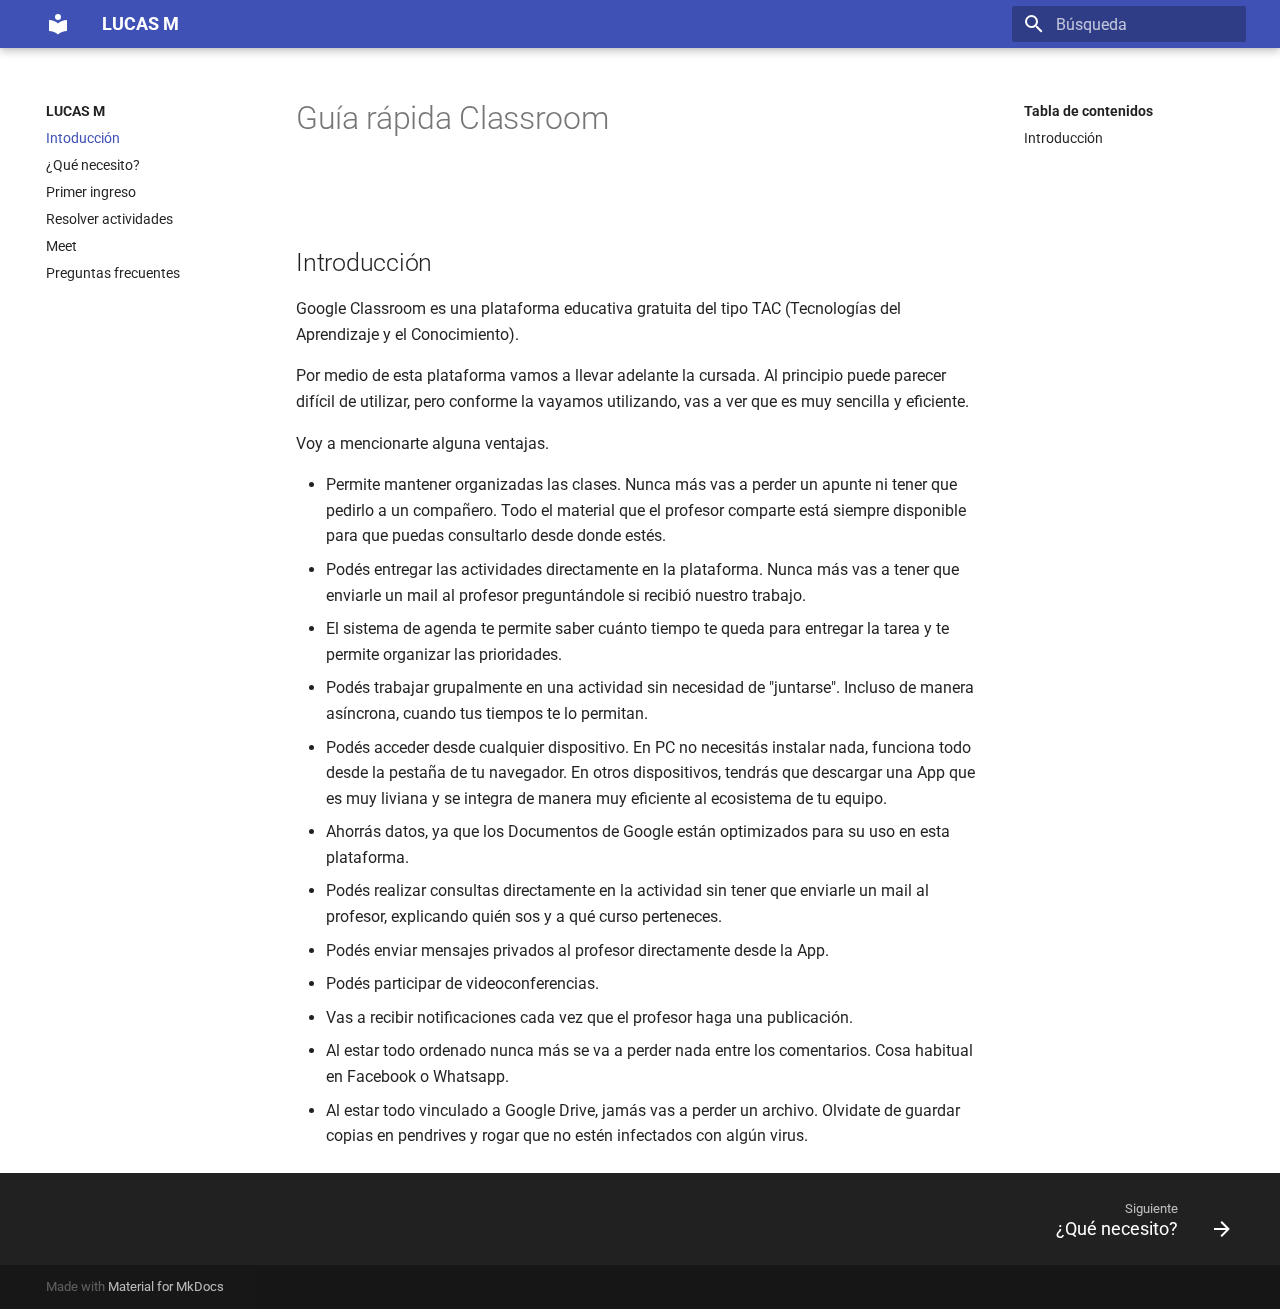
==== index.html @ ebba8874 "1" ====
<!doctype html>
<html lang="es" class="no-js">
  <head>
    
      <meta charset="utf-8">
      <meta name="viewport" content="width=device-width,initial-scale=1">
      
      
        <meta name="author" content="Lucas Maiale">
      
      
        <link rel="canonical" href="https://lucasm.com.ar/">
      
      <link rel="icon" href="assets/images/favicon.png">
      <meta name="generator" content="mkdocs-1.4.2, mkdocs-material-8.5.10">
    
    
      
        <title>LUCAS M</title>
      
    
    
      <link rel="stylesheet" href="assets/stylesheets/main.472b142f.min.css">
      
        
        <link rel="stylesheet" href="assets/stylesheets/palette.08040f6c.min.css">
        
          
          
          <meta name="theme-color" content="#4051b5">
        
      
      

    
    
    
      
        
        
        <link rel="preconnect" href="https://fonts.gstatic.com" crossorigin>
        <link rel="stylesheet" href="https://fonts.googleapis.com/css?family=Roboto:300,300i,400,400i,700,700i%7CRoboto+Mono:400,400i,700,700i&display=fallback">
        <style>:root{--md-text-font:"Roboto";--md-code-font:"Roboto Mono"}</style>
      
    
    
    <script>__md_scope=new URL(".",location),__md_hash=e=>[...e].reduce((e,_)=>(e<<5)-e+_.charCodeAt(0),0),__md_get=(e,_=localStorage,t=__md_scope)=>JSON.parse(_.getItem(t.pathname+"."+e)),__md_set=(e,_,t=localStorage,a=__md_scope)=>{try{t.setItem(a.pathname+"."+e,JSON.stringify(_))}catch(e){}}</script>
    
      

    
    
    
  </head>
  
  
    
    
    
    
    
    <body dir="ltr" data-md-color-scheme="default" data-md-color-primary="indigo" data-md-color-accent="indigo">
  
    
    
    <input class="md-toggle" data-md-toggle="drawer" type="checkbox" id="__drawer" autocomplete="off">
    <input class="md-toggle" data-md-toggle="search" type="checkbox" id="__search" autocomplete="off">
    <label class="md-overlay" for="__drawer"></label>
    <div data-md-component="skip">
      
        
        <a href="#guia-rapida-classroom" class="md-skip">
          Saltar a contenido
        </a>
      
    </div>
    <div data-md-component="announce">
      
    </div>
    
    
      

<header class="md-header" data-md-component="header">
  <nav class="md-header__inner md-grid" aria-label="Cabecera">
    <a href="." title="LUCAS M" class="md-header__button md-logo" aria-label="LUCAS M" data-md-component="logo">
      
  
  <svg xmlns="http://www.w3.org/2000/svg" viewBox="0 0 24 24"><path d="M12 8a3 3 0 0 0 3-3 3 3 0 0 0-3-3 3 3 0 0 0-3 3 3 3 0 0 0 3 3m0 3.54C9.64 9.35 6.5 8 3 8v11c3.5 0 6.64 1.35 9 3.54 2.36-2.19 5.5-3.54 9-3.54V8c-3.5 0-6.64 1.35-9 3.54Z"/></svg>

    </a>
    <label class="md-header__button md-icon" for="__drawer">
      <svg xmlns="http://www.w3.org/2000/svg" viewBox="0 0 24 24"><path d="M3 6h18v2H3V6m0 5h18v2H3v-2m0 5h18v2H3v-2Z"/></svg>
    </label>
    <div class="md-header__title" data-md-component="header-title">
      <div class="md-header__ellipsis">
        <div class="md-header__topic">
          <span class="md-ellipsis">
            LUCAS M
          </span>
        </div>
        <div class="md-header__topic" data-md-component="header-topic">
          <span class="md-ellipsis">
            
              Intoducción
            
          </span>
        </div>
      </div>
    </div>
    
    
    
      <label class="md-header__button md-icon" for="__search">
        <svg xmlns="http://www.w3.org/2000/svg" viewBox="0 0 24 24"><path d="M9.5 3A6.5 6.5 0 0 1 16 9.5c0 1.61-.59 3.09-1.56 4.23l.27.27h.79l5 5-1.5 1.5-5-5v-.79l-.27-.27A6.516 6.516 0 0 1 9.5 16 6.5 6.5 0 0 1 3 9.5 6.5 6.5 0 0 1 9.5 3m0 2C7 5 5 7 5 9.5S7 14 9.5 14 14 12 14 9.5 12 5 9.5 5Z"/></svg>
      </label>
      <div class="md-search" data-md-component="search" role="dialog">
  <label class="md-search__overlay" for="__search"></label>
  <div class="md-search__inner" role="search">
    <form class="md-search__form" name="search">
      <input type="text" class="md-search__input" name="query" aria-label="Búsqueda" placeholder="Búsqueda" autocapitalize="off" autocorrect="off" autocomplete="off" spellcheck="false" data-md-component="search-query" required>
      <label class="md-search__icon md-icon" for="__search">
        <svg xmlns="http://www.w3.org/2000/svg" viewBox="0 0 24 24"><path d="M9.5 3A6.5 6.5 0 0 1 16 9.5c0 1.61-.59 3.09-1.56 4.23l.27.27h.79l5 5-1.5 1.5-5-5v-.79l-.27-.27A6.516 6.516 0 0 1 9.5 16 6.5 6.5 0 0 1 3 9.5 6.5 6.5 0 0 1 9.5 3m0 2C7 5 5 7 5 9.5S7 14 9.5 14 14 12 14 9.5 12 5 9.5 5Z"/></svg>
        <svg xmlns="http://www.w3.org/2000/svg" viewBox="0 0 24 24"><path d="M20 11v2H8l5.5 5.5-1.42 1.42L4.16 12l7.92-7.92L13.5 5.5 8 11h12Z"/></svg>
      </label>
      <nav class="md-search__options" aria-label="Search">
        
        <button type="reset" class="md-search__icon md-icon" title="Limpiar" aria-label="Limpiar" tabindex="-1">
          <svg xmlns="http://www.w3.org/2000/svg" viewBox="0 0 24 24"><path d="M19 6.41 17.59 5 12 10.59 6.41 5 5 6.41 10.59 12 5 17.59 6.41 19 12 13.41 17.59 19 19 17.59 13.41 12 19 6.41Z"/></svg>
        </button>
      </nav>
      
    </form>
    <div class="md-search__output">
      <div class="md-search__scrollwrap" data-md-scrollfix>
        <div class="md-search-result" data-md-component="search-result">
          <div class="md-search-result__meta">
            Inicializando búsqueda
          </div>
          <ol class="md-search-result__list"></ol>
        </div>
      </div>
    </div>
  </div>
</div>
    
    
  </nav>
  
</header>
    
    <div class="md-container" data-md-component="container">
      
      
        
          
        
      
      <main class="md-main" data-md-component="main">
        <div class="md-main__inner md-grid">
          
            
              
              <div class="md-sidebar md-sidebar--primary" data-md-component="sidebar" data-md-type="navigation" >
                <div class="md-sidebar__scrollwrap">
                  <div class="md-sidebar__inner">
                    


<nav class="md-nav md-nav--primary" aria-label="Navegación" data-md-level="0">
  <label class="md-nav__title" for="__drawer">
    <a href="." title="LUCAS M" class="md-nav__button md-logo" aria-label="LUCAS M" data-md-component="logo">
      
  
  <svg xmlns="http://www.w3.org/2000/svg" viewBox="0 0 24 24"><path d="M12 8a3 3 0 0 0 3-3 3 3 0 0 0-3-3 3 3 0 0 0-3 3 3 3 0 0 0 3 3m0 3.54C9.64 9.35 6.5 8 3 8v11c3.5 0 6.64 1.35 9 3.54 2.36-2.19 5.5-3.54 9-3.54V8c-3.5 0-6.64 1.35-9 3.54Z"/></svg>

    </a>
    LUCAS M
  </label>
  
  <ul class="md-nav__list" data-md-scrollfix>
    
      
      
      

  
  
    
  
  
    <li class="md-nav__item md-nav__item--active">
      
      <input class="md-nav__toggle md-toggle" data-md-toggle="toc" type="checkbox" id="__toc">
      
      
        
      
      
        <label class="md-nav__link md-nav__link--active" for="__toc">
          Intoducción
          <span class="md-nav__icon md-icon"></span>
        </label>
      
      <a href="." class="md-nav__link md-nav__link--active">
        Intoducción
      </a>
      
        

<nav class="md-nav md-nav--secondary" aria-label="Tabla de contenidos">
  
  
  
    
  
  
    <label class="md-nav__title" for="__toc">
      <span class="md-nav__icon md-icon"></span>
      Tabla de contenidos
    </label>
    <ul class="md-nav__list" data-md-component="toc" data-md-scrollfix>
      
        <li class="md-nav__item">
  <a href="#introduccion" class="md-nav__link">
    Introducción
  </a>
  
</li>
      
    </ul>
  
</nav>
      
    </li>
  

    
      
      
      

  
  
  
    <li class="md-nav__item">
      <a href="QueNecesito/" class="md-nav__link">
        ¿Qué necesito?
      </a>
    </li>
  

    
      
      
      

  
  
  
    <li class="md-nav__item">
      <a href="PrimerIngreso/" class="md-nav__link">
        Primer ingreso
      </a>
    </li>
  

    
      
      
      

  
  
  
    <li class="md-nav__item">
      <a href="Actividades/" class="md-nav__link">
        Resolver actividades
      </a>
    </li>
  

    
      
      
      

  
  
  
    <li class="md-nav__item">
      <a href="Meet/" class="md-nav__link">
        Meet
      </a>
    </li>
  

    
      
      
      

  
  
  
    <li class="md-nav__item">
      <a href="PreguntasFrecuentes/" class="md-nav__link">
        Preguntas frecuentes
      </a>
    </li>
  

    
  </ul>
</nav>
                  </div>
                </div>
              </div>
            
            
              
              <div class="md-sidebar md-sidebar--secondary" data-md-component="sidebar" data-md-type="toc" >
                <div class="md-sidebar__scrollwrap">
                  <div class="md-sidebar__inner">
                    

<nav class="md-nav md-nav--secondary" aria-label="Tabla de contenidos">
  
  
  
    
  
  
    <label class="md-nav__title" for="__toc">
      <span class="md-nav__icon md-icon"></span>
      Tabla de contenidos
    </label>
    <ul class="md-nav__list" data-md-component="toc" data-md-scrollfix>
      
        <li class="md-nav__item">
  <a href="#introduccion" class="md-nav__link">
    Introducción
  </a>
  
</li>
      
    </ul>
  
</nav>
                  </div>
                </div>
              </div>
            
          
          
            <div class="md-content" data-md-component="content">
              <article class="md-content__inner md-typeset">
                
                  


<h1 id="guia-rapida-classroom">Guía rápida Classroom</h1>
<p><img alt="" src="https://i.postimg.cc/RVkJRzhR/image.jpg" /></p>
<h2 id="introduccion">Introducción</h2>
<p>Google Classroom es una plataforma educativa gratuita del tipo TAC (Tecnologías del Aprendizaje y el Conocimiento).</p>
<p>Por medio de esta plataforma vamos a llevar adelante la cursada. Al principio puede parecer difícil de utilizar, pero conforme la vayamos utilizando, vas a ver que es muy sencilla y eficiente.</p>
<p>Voy a mencionarte alguna ventajas.</p>
<ul>
<li>Permite mantener organizadas las clases. Nunca más vas a perder un apunte ni tener que pedirlo a un compañero. Todo el material que el profesor comparte está siempre disponible para que puedas consultarlo desde donde estés.</li>
<li>Podés entregar las actividades directamente en la plataforma. Nunca más vas a tener que enviarle un mail al profesor preguntándole si recibió nuestro trabajo.</li>
<li>El sistema de agenda te permite saber cuánto tiempo te queda para entregar la tarea y te permite organizar las prioridades.</li>
<li>Podés trabajar grupalmente en una actividad sin necesidad de "juntarse". Incluso de manera asíncrona, cuando tus tiempos te lo permitan.</li>
<li>Podés acceder desde cualquier dispositivo. En PC no necesitás instalar nada, funciona todo desde la pestaña de tu navegador. En otros dispositivos, tendrás que descargar una App que es muy liviana y se integra de manera muy eficiente al ecosistema de tu equipo.</li>
<li>Ahorrás datos, ya que los Documentos de Google están optimizados para su uso en esta plataforma.</li>
<li>Podés realizar consultas directamente en la actividad sin tener que enviarle un mail al profesor, explicando quién sos y a qué curso perteneces.</li>
<li>Podés enviar mensajes privados al profesor directamente desde la App.</li>
<li>Podés participar de videoconferencias.</li>
<li>Vas a recibir notificaciones cada vez que el profesor haga una publicación.</li>
<li>Al estar todo ordenado nunca más se va a perder nada entre los comentarios. Cosa habitual en Facebook o Whatsapp.</li>
<li>Al estar todo vinculado a Google Drive, jamás vas a perder un archivo. Olvidate de guardar copias en pendrives y rogar que no estén infectados con algún virus.</li>
</ul>





                
              </article>
            </div>
          
          
        </div>
        
      </main>
      
        <footer class="md-footer">
  
    
    <nav class="md-footer__inner md-grid" aria-label="Pie" >
      
      
        
        <a href="QueNecesito/" class="md-footer__link md-footer__link--next" aria-label="Siguiente: ¿Qué necesito?" rel="next">
          <div class="md-footer__title">
            <div class="md-ellipsis">
              <span class="md-footer__direction">
                Siguiente
              </span>
              ¿Qué necesito?
            </div>
          </div>
          <div class="md-footer__button md-icon">
            <svg xmlns="http://www.w3.org/2000/svg" viewBox="0 0 24 24"><path d="M4 11v2h12l-5.5 5.5 1.42 1.42L19.84 12l-7.92-7.92L10.5 5.5 16 11H4Z"/></svg>
          </div>
        </a>
      
    </nav>
  
  <div class="md-footer-meta md-typeset">
    <div class="md-footer-meta__inner md-grid">
      <div class="md-copyright">
  
  
    Made with
    <a href="https://squidfunk.github.io/mkdocs-material/" target="_blank" rel="noopener">
      Material for MkDocs
    </a>
  
</div>
      
    </div>
  </div>
</footer>
      
    </div>
    <div class="md-dialog" data-md-component="dialog">
      <div class="md-dialog__inner md-typeset"></div>
    </div>
    
    <script id="__config" type="application/json">{"base": ".", "features": [], "search": "assets/javascripts/workers/search.16e2a7d4.min.js", "translations": {"clipboard.copied": "Copiado al portapapeles", "clipboard.copy": "Copiar al portapapeles", "search.config.lang": "es", "search.config.pipeline": "trimmer, stopWordFilter", "search.config.separator": "[\\s\\-]+", "search.placeholder": "B\u00fasqueda", "search.result.more.one": "1 m\u00e1s en esta p\u00e1gina", "search.result.more.other": "# m\u00e1s en esta p\u00e1gina", "search.result.none": "No se encontraron documentos", "search.result.one": "1 documento encontrado", "search.result.other": "# documentos encontrados", "search.result.placeholder": "Teclee para comenzar b\u00fasqueda", "search.result.term.missing": "Falta", "select.version.title": "Seleccionar versi\u00f3n"}}</script>
    
    
      <script src="assets/javascripts/bundle.d6c3db9e.min.js"></script>
      
    
  </body>
</html>
---- assets/stylesheets/main.472b142f.min.css ----
@charset "UTF-8";html{-webkit-text-size-adjust:none;-moz-text-size-adjust:none;-ms-text-size-adjust:none;text-size-adjust:none;box-sizing:border-box}*,:after,:before{box-sizing:inherit}@media (prefers-reduced-motion){*,:after,:before{transition:none!important}}body{margin:0}a,button,input,label{-webkit-tap-highlight-color:transparent}a{color:inherit;text-decoration:none}hr{border:0;box-sizing:initial;display:block;height:.05rem;overflow:visible;padding:0}small{font-size:80%}sub,sup{line-height:1em}img{border-style:none}table{border-collapse:initial;border-spacing:0}td,th{font-weight:400;vertical-align:top}button{background:transparent;border:0;font-family:inherit;font-size:inherit;margin:0;padding:0}input{border:0;outline:none}:root{--md-primary-fg-color:#4051b5;--md-primary-fg-color--light:#5d6cc0;--md-primary-fg-color--dark:#303fa1;--md-primary-bg-color:#fff;--md-primary-bg-color--light:hsla(0,0%,100%,.7);--md-accent-fg-color:#526cfe;--md-accent-fg-color--transparent:rgba(82,108,254,.1);--md-accent-bg-color:#fff;--md-accent-bg-color--light:hsla(0,0%,100%,.7)}:root,[data-md-color-scheme=default]{--md-default-fg-color:rgba(0,0,0,.87);--md-default-fg-color--light:rgba(0,0,0,.54);--md-default-fg-color--lighter:rgba(0,0,0,.32);--md-default-fg-color--lightest:rgba(0,0,0,.07);--md-default-bg-color:#fff;--md-default-bg-color--light:hsla(0,0%,100%,.7);--md-default-bg-color--lighter:hsla(0,0%,100%,.3);--md-default-bg-color--lightest:hsla(0,0%,100%,.12);--md-code-fg-color:#36464e;--md-code-bg-color:#f5f5f5;--md-code-hl-color:rgba(255,255,0,.5);--md-code-hl-number-color:#d52a2a;--md-code-hl-special-color:#db1457;--md-code-hl-function-color:#a846b9;--md-code-hl-constant-color:#6e59d9;--md-code-hl-keyword-color:#3f6ec6;--md-code-hl-string-color:#1c7d4d;--md-code-hl-name-color:var(--md-code-fg-color);--md-code-hl-operator-color:var(--md-default-fg-color--light);--md-code-hl-punctuation-color:var(--md-default-fg-color--light);--md-code-hl-comment-color:var(--md-default-fg-color--light);--md-code-hl-generic-color:var(--md-default-fg-color--light);--md-code-hl-variable-color:var(--md-default-fg-color--light);--md-typeset-color:var(--md-default-fg-color);--md-typeset-a-color:var(--md-primary-fg-color);--md-typeset-mark-color:rgba(255,255,0,.5);--md-typeset-del-color:rgba(245,80,61,.15);--md-typeset-ins-color:rgba(11,213,112,.15);--md-typeset-kbd-color:#fafafa;--md-typeset-kbd-accent-color:#fff;--md-typeset-kbd-border-color:#b8b8b8;--md-typeset-table-color:rgba(0,0,0,.12);--md-admonition-fg-color:var(--md-default-fg-color);--md-admonition-bg-color:var(--md-default-bg-color);--md-footer-fg-color:#fff;--md-footer-fg-color--light:hsla(0,0%,100%,.7);--md-footer-fg-color--lighter:hsla(0,0%,100%,.3);--md-footer-bg-color:rgba(0,0,0,.87);--md-footer-bg-color--dark:rgba(0,0,0,.32);--md-shadow-z1:0 0.2rem 0.5rem rgba(0,0,0,.05),0 0 0.05rem rgba(0,0,0,.1);--md-shadow-z2:0 0.2rem 0.5rem rgba(0,0,0,.1),0 0 0.05rem rgba(0,0,0,.25);--md-shadow-z3:0 0.2rem 0.5rem rgba(0,0,0,.2),0 0 0.05rem rgba(0,0,0,.35)}.md-icon svg{fill:currentcolor;display:block;height:1.2rem;width:1.2rem}body{-webkit-font-smoothing:antialiased;-moz-osx-font-smoothing:grayscale;--md-text-font-family:var(--md-text-font,_),-apple-system,BlinkMacSystemFont,Helvetica,Arial,sans-serif;--md-code-font-family:var(--md-code-font,_),SFMono-Regular,Consolas,Menlo,monospace}body,input{font-feature-settings:"kern","liga";font-family:var(--md-text-font-family)}body,code,input,kbd,pre{color:var(--md-typeset-color)}code,kbd,pre{font-feature-settings:"kern";font-family:var(--md-code-font-family)}:root{--md-typeset-table-sort-icon:url('data:image/svg+xml;charset=utf-8,<svg xmlns="http://www.w3.org/2000/svg" viewBox="0 0 24 24"><path d="m18 21-4-4h3V7h-3l4-4 4 4h-3v10h3M2 19v-2h10v2M2 13v-2h7v2M2 7V5h4v2H2Z"/></svg>');--md-typeset-table-sort-icon--asc:url('data:image/svg+xml;charset=utf-8,<svg xmlns="http://www.w3.org/2000/svg" viewBox="0 0 24 24"><path d="M19 17h3l-4 4-4-4h3V3h2M2 17h10v2H2M6 5v2H2V5m0 6h7v2H2v-2Z"/></svg>');--md-typeset-table-sort-icon--desc:url('data:image/svg+xml;charset=utf-8,<svg xmlns="http://www.w3.org/2000/svg" viewBox="0 0 24 24"><path d="M19 7h3l-4-4-4 4h3v14h2M2 17h10v2H2M6 5v2H2V5m0 6h7v2H2v-2Z"/></svg>')}.md-typeset{-webkit-print-color-adjust:exact;color-adjust:exact;font-size:.8rem;line-height:1.6}@media print{.md-typeset{font-size:.68rem}}.md-typeset blockquote,.md-typeset dl,.md-typeset figure,.md-typeset ol,.md-typeset pre,.md-typeset ul{margin-bottom:1em;margin-top:1em}.md-typeset h1{color:var(--md-default-fg-color--light);font-size:2em;line-height:1.3;margin:0 0 1.25em}.md-typeset h1,.md-typeset h2{font-weight:300;letter-spacing:-.01em}.md-typeset h2{font-size:1.5625em;line-height:1.4;margin:1.6em 0 .64em}.md-typeset h3{font-size:1.25em;font-weight:400;letter-spacing:-.01em;line-height:1.5;margin:1.6em 0 .8em}.md-typeset h2+h3{margin-top:.8em}.md-typeset h4{font-weight:700;letter-spacing:-.01em;margin:1em 0}.md-typeset h5,.md-typeset h6{color:var(--md-default-fg-color--light);font-size:.8em;font-weight:700;letter-spacing:-.01em;margin:1.25em 0}.md-typeset h5{text-transform:uppercase}.md-typeset hr{border-bottom:.05rem solid var(--md-default-fg-color--lightest);display:flow-root;margin:1.5em 0}.md-typeset a{color:var(--md-typeset-a-color);word-break:break-word}.md-typeset a,.md-typeset a:before{transition:color 125ms}.md-typeset a:focus,.md-typeset a:hover{color:var(--md-accent-fg-color)}.md-typeset a:focus code,.md-typeset a:hover code{background-color:var(--md-accent-fg-color--transparent)}.md-typeset a code{color:currentcolor;transition:background-color 125ms}.md-typeset a.focus-visible{outline-color:var(--md-accent-fg-color);outline-offset:.2rem}.md-typeset code,.md-typeset kbd,.md-typeset pre{color:var(--md-code-fg-color);direction:ltr;font-variant-ligatures:none}@media print{.md-typeset code,.md-typeset kbd,.md-typeset pre{white-space:pre-wrap}}.md-typeset code{background-color:var(--md-code-bg-color);border-radius:.1rem;-webkit-box-decoration-break:clone;box-decoration-break:clone;font-size:.85em;padding:0 .2941176471em;word-break:break-word}.md-typeset code:not(.focus-visible){-webkit-tap-highlight-color:transparent;outline:none}.md-typeset pre{display:flow-root;line-height:1.4;position:relative}.md-typeset pre>code{-webkit-box-decoration-break:slice;box-decoration-break:slice;box-shadow:none;display:block;margin:0;outline-color:var(--md-accent-fg-color);overflow:auto;padding:.7720588235em 1.1764705882em;scrollbar-color:var(--md-default-fg-color--lighter) transparent;scrollbar-width:thin;touch-action:auto;word-break:normal}.md-typeset pre>code:hover{scrollbar-color:var(--md-accent-fg-color) transparent}.md-typeset pre>code::-webkit-scrollbar{height:.2rem;width:.2rem}.md-typeset pre>code::-webkit-scrollbar-thumb{background-color:var(--md-default-fg-color--lighter)}.md-typeset pre>code::-webkit-scrollbar-thumb:hover{background-color:var(--md-accent-fg-color)}.md-typeset kbd{background-color:var(--md-typeset-kbd-color);border-radius:.1rem;box-shadow:0 .1rem 0 .05rem var(--md-typeset-kbd-border-color),0 .1rem 0 var(--md-typeset-kbd-border-color),0 -.1rem .2rem var(--md-typeset-kbd-accent-color) inset;color:var(--md-default-fg-color);display:inline-block;font-size:.75em;padding:0 .6666666667em;vertical-align:text-top;word-break:break-word}.md-typeset mark{background-color:var(--md-typeset-mark-color);-webkit-box-decoration-break:clone;box-decoration-break:clone;color:inherit;word-break:break-word}.md-typeset abbr{border-bottom:.05rem dotted var(--md-default-fg-color--light);cursor:help;text-decoration:none}@media (hover:none){.md-typeset abbr{position:relative}.md-typeset abbr[title]:-webkit-any(:focus,:hover):after{background-color:var(--md-default-fg-color);border-radius:.1rem;box-shadow:var(--md-shadow-z3);color:var(--md-default-bg-color);content:attr(title);display:inline-block;font-size:.7rem;margin-top:2em;max-width:80%;min-width:-webkit-max-content;min-width:max-content;padding:.2rem .3rem;position:absolute;width:auto}.md-typeset abbr[title]:-moz-any(:focus,:hover):after{background-color:var(--md-default-fg-color);border-radius:.1rem;box-shadow:var(--md-shadow-z3);color:var(--md-default-bg-color);content:attr(title);display:inline-block;font-size:.7rem;margin-top:2em;max-width:80%;min-width:-moz-max-content;min-width:max-content;padding:.2rem .3rem;position:absolute;width:auto}[dir=ltr] .md-typeset abbr[title]:-webkit-any(:focus,:hover):after{left:0}[dir=ltr] .md-typeset abbr[title]:-moz-any(:focus,:hover):after{left:0}[dir=ltr] .md-typeset abbr[title]:is(:focus,:hover):after{left:0}[dir=rtl] .md-typeset abbr[title]:-webkit-any(:focus,:hover):after{right:0}[dir=rtl] .md-typeset abbr[title]:-moz-any(:focus,:hover):after{right:0}[dir=rtl] .md-typeset abbr[title]:is(:focus,:hover):after{right:0}.md-typeset abbr[title]:is(:focus,:hover):after{background-color:var(--md-default-fg-color);border-radius:.1rem;box-shadow:var(--md-shadow-z3);color:var(--md-default-bg-color);content:attr(title);display:inline-block;font-size:.7rem;margin-top:2em;max-width:80%;min-width:-webkit-max-content;min-width:-moz-max-content;min-width:max-content;padding:.2rem .3rem;position:absolute;width:auto}}.md-typeset small{opacity:.75}[dir=ltr] .md-typeset sub,[dir=ltr] .md-typeset sup{margin-left:.078125em}[dir=rtl] .md-typeset sub,[dir=rtl] .md-typeset sup{margin-right:.078125em}[dir=ltr] .md-typeset blockquote{padding-left:.6rem}[dir=rtl] .md-typeset blockquote{padding-right:.6rem}[dir=ltr] .md-typeset blockquote{border-left:.2rem solid var(--md-default-fg-color--lighter)}[dir=rtl] .md-typeset blockquote{border-right:.2rem solid var(--md-default-fg-color--lighter)}.md-typeset blockquote{color:var(--md-default-fg-color--light);margin-left:0;margin-right:0}.md-typeset ul{list-style-type:disc}[dir=ltr] .md-typeset ol,[dir=ltr] .md-typeset ul{margin-left:.625em}[dir=rtl] .md-typeset ol,[dir=rtl] .md-typeset ul{margin-right:.625em}.md-typeset ol,.md-typeset ul{padding:0}.md-typeset ol:not([hidden]),.md-typeset ul:not([hidden]){display:flow-root}.md-typeset ol ol,.md-typeset ul ol{list-style-type:lower-alpha}.md-typeset ol ol ol,.md-typeset ul ol ol{list-style-type:lower-roman}[dir=ltr] .md-typeset ol li,[dir=ltr] .md-typeset ul li{margin-left:1.25em}[dir=rtl] .md-typeset ol li,[dir=rtl] .md-typeset ul li{margin-right:1.25em}.md-typeset ol li,.md-typeset ul li{margin-bottom:.5em}.md-typeset ol li blockquote,.md-typeset ol li p,.md-typeset ul li blockquote,.md-typeset ul li p{margin:.5em 0}.md-typeset ol li:last-child,.md-typeset ul li:last-child{margin-bottom:0}.md-typeset ol li :-webkit-any(ul,ol),.md-typeset ul li :-webkit-any(ul,ol){margin-bottom:.5em;margin-top:.5em}.md-typeset ol li :-moz-any(ul,ol),.md-typeset ul li :-moz-any(ul,ol){margin-bottom:.5em;margin-top:.5em}[dir=ltr] .md-typeset ol li :-webkit-any(ul,ol),[dir=ltr] .md-typeset ul li :-webkit-any(ul,ol){margin-left:.625em}[dir=ltr] .md-typeset ol li :-moz-any(ul,ol),[dir=ltr] .md-typeset ul li :-moz-any(ul,ol){margin-left:.625em}[dir=ltr] .md-typeset ol li :is(ul,ol),[dir=ltr] .md-typeset ul li :is(ul,ol){margin-left:.625em}[dir=rtl] .md-typeset ol li :-webkit-any(ul,ol),[dir=rtl] .md-typeset ul li :-webkit-any(ul,ol){margin-right:.625em}[dir=rtl] .md-typeset ol li :-moz-any(ul,ol),[dir=rtl] .md-typeset ul li :-moz-any(ul,ol){margin-right:.625em}[dir=rtl] .md-typeset ol li :is(ul,ol),[dir=rtl] .md-typeset ul li :is(ul,ol){margin-right:.625em}.md-typeset ol li :is(ul,ol),.md-typeset ul li :is(ul,ol){margin-bottom:.5em;margin-top:.5em}[dir=ltr] .md-typeset dd{margin-left:1.875em}[dir=rtl] .md-typeset dd{margin-right:1.875em}.md-typeset dd{margin-bottom:1.5em;margin-top:1em}.md-typeset img,.md-typeset svg,.md-typeset video{height:auto;max-width:100%}.md-typeset img[align=left]{margin:1em 1em 1em 0}.md-typeset img[align=right]{margin:1em 0 1em 1em}.md-typeset img[align]:only-child{margin-top:0}.md-typeset img[src$="#gh-dark-mode-only"],.md-typeset img[src$="#only-dark"]{display:none}.md-typeset figure{display:flow-root;margin:1em auto;max-width:100%;text-align:center;width:-webkit-fit-content;width:-moz-fit-content;width:fit-content}.md-typeset figure img{display:block}.md-typeset figcaption{font-style:italic;margin:1em auto;max-width:24rem}.md-typeset iframe{max-width:100%}.md-typeset table:not([class]){background-color:var(--md-default-bg-color);border:.05rem solid var(--md-typeset-table-color);border-radius:.1rem;display:inline-block;font-size:.64rem;max-width:100%;overflow:auto;touch-action:auto}@media print{.md-typeset table:not([class]){display:table}}.md-typeset table:not([class])+*{margin-top:1.5em}.md-typeset table:not([class]) :-webkit-any(th,td)>:first-child{margin-top:0}.md-typeset table:not([class]) :-moz-any(th,td)>:first-child{margin-top:0}.md-typeset table:not([class]) :is(th,td)>:first-child{margin-top:0}.md-typeset table:not([class]) :-webkit-any(th,td)>:last-child{margin-bottom:0}.md-typeset table:not([class]) :-moz-any(th,td)>:last-child{margin-bottom:0}.md-typeset table:not([class]) :is(th,td)>:last-child{margin-bottom:0}.md-typeset table:not([class]) :-webkit-any(th,td):not([align]){text-align:left}.md-typeset table:not([class]) :-moz-any(th,td):not([align]){text-align:left}.md-typeset table:not([class]) :is(th,td):not([align]){text-align:left}[dir=rtl] .md-typeset table:not([class]) :-webkit-any(th,td):not([align]){text-align:right}[dir=rtl] .md-typeset table:not([class]) :-moz-any(th,td):not([align]){text-align:right}[dir=rtl] .md-typeset table:not([class]) :is(th,td):not([align]){text-align:right}.md-typeset table:not([class]) th{font-weight:700;min-width:5rem;padding:.9375em 1.25em;vertical-align:top}.md-typeset table:not([class]) td{border-top:.05rem solid var(--md-typeset-table-color);padding:.9375em 1.25em;vertical-align:top}.md-typeset table:not([class]) tbody tr{transition:background-color 125ms}.md-typeset table:not([class]) tbody tr:hover{background-color:rgba(0,0,0,.035);box-shadow:0 .05rem 0 var(--md-default-bg-color) inset}.md-typeset table:not([class]) a{word-break:normal}.md-typeset table th[role=columnheader]{cursor:pointer}[dir=ltr] .md-typeset table th[role=columnheader]:after{margin-left:.5em}[dir=rtl] .md-typeset table th[role=columnheader]:after{margin-right:.5em}.md-typeset table th[role=columnheader]:after{content:"";display:inline-block;height:1.2em;-webkit-mask-image:var(--md-typeset-table-sort-icon);mask-image:var(--md-typeset-table-sort-icon);-webkit-mask-repeat:no-repeat;mask-repeat:no-repeat;-webkit-mask-size:contain;mask-size:contain;transition:background-color 125ms;vertical-align:text-bottom;width:1.2em}.md-typeset table th[role=columnheader]:hover:after{background-color:var(--md-default-fg-color--lighter)}.md-typeset table th[role=columnheader][aria-sort=ascending]:after{background-color:var(--md-default-fg-color--light);-webkit-mask-image:var(--md-typeset-table-sort-icon--asc);mask-image:var(--md-typeset-table-sort-icon--asc)}.md-typeset table th[role=columnheader][aria-sort=descending]:after{background-color:var(--md-default-fg-color--light);-webkit-mask-image:var(--md-typeset-table-sort-icon--desc);mask-image:var(--md-typeset-table-sort-icon--desc)}.md-typeset__scrollwrap{margin:1em -.8rem;overflow-x:auto;touch-action:auto}.md-typeset__table{display:inline-block;margin-bottom:.5em;padding:0 .8rem}@media print{.md-typeset__table{display:block}}html .md-typeset__table table{display:table;margin:0;overflow:hidden;width:100%}@media screen and (max-width:44.9375em){.md-content__inner>pre{margin:1em -.8rem}.md-content__inner>pre code{border-radius:0}}.md-banner{background-color:var(--md-footer-bg-color);color:var(--md-footer-fg-color);overflow:auto}@media print{.md-banner{display:none}}.md-banner--warning{background:var(--md-typeset-mark-color);color:var(--md-default-fg-color)}.md-banner__inner{font-size:.7rem;margin:.6rem auto;padding:0 .8rem}[dir=ltr] .md-banner__button{float:right}[dir=rtl] .md-banner__button{float:left}.md-banner__button{color:inherit;cursor:pointer;transition:opacity .25s}.md-banner__button:hover{opacity:.7}html{font-size:125%;height:100%;overflow-x:hidden}@media screen and (min-width:100em){html{font-size:137.5%}}@media screen and (min-width:125em){html{font-size:150%}}body{background-color:var(--md-default-bg-color);display:flex;flex-direction:column;font-size:.5rem;min-height:100%;position:relative;width:100%}@media print{body{display:block}}@media screen and (max-width:59.9375em){body[data-md-scrolllock]{position:fixed}}.md-grid{margin-left:auto;margin-right:auto;max-width:61rem}.md-container{display:flex;flex-direction:column;flex-grow:1}@media print{.md-container{display:block}}.md-main{flex-grow:1}.md-main__inner{display:flex;height:100%;margin-top:1.5rem}.md-ellipsis{overflow:hidden;text-overflow:ellipsis;white-space:nowrap}.md-toggle{display:none}.md-option{height:0;opacity:0;position:absolute;width:0}.md-option:checked+label:not([hidden]){display:block}.md-option.focus-visible+label{outline-color:var(--md-accent-fg-color);outline-style:auto}.md-skip{background-color:var(--md-default-fg-color);border-radius:.1rem;color:var(--md-default-bg-color);font-size:.64rem;margin:.5rem;opacity:0;outline-color:var(--md-accent-fg-color);padding:.3rem .5rem;position:fixed;transform:translateY(.4rem);z-index:-1}.md-skip:focus{opacity:1;transform:translateY(0);transition:transform .25s cubic-bezier(.4,0,.2,1),opacity 175ms 75ms;z-index:10}@page{margin:25mm}:root{--md-clipboard-icon:url('data:image/svg+xml;charset=utf-8,<svg xmlns="http://www.w3.org/2000/svg" viewBox="0 0 24 24"><path d="M19 21H8V7h11m0-2H8a2 2 0 0 0-2 2v14a2 2 0 0 0 2 2h11a2 2 0 0 0 2-2V7a2 2 0 0 0-2-2m-3-4H4a2 2 0 0 0-2 2v14h2V3h12V1Z"/></svg>')}.md-clipboard{border-radius:.1rem;color:var(--md-default-fg-color--lightest);cursor:pointer;height:1.5em;outline-color:var(--md-accent-fg-color);outline-offset:.1rem;position:absolute;right:.5em;top:.5em;transition:color .25s;width:1.5em;z-index:1}@media print{.md-clipboard{display:none}}.md-clipboard:not(.focus-visible){-webkit-tap-highlight-color:transparent;outline:none}:hover>.md-clipboard{color:var(--md-default-fg-color--light)}.md-clipboard:-webkit-any(:focus,:hover){color:var(--md-accent-fg-color)}.md-clipboard:-moz-any(:focus,:hover){color:var(--md-accent-fg-color)}.md-clipboard:is(:focus,:hover){color:var(--md-accent-fg-color)}.md-clipboard:after{background-color:currentcolor;content:"";display:block;height:1.125em;margin:0 auto;-webkit-mask-image:var(--md-clipboard-icon);mask-image:var(--md-clipboard-icon);-webkit-mask-position:center;mask-position:center;-webkit-mask-repeat:no-repeat;mask-repeat:no-repeat;-webkit-mask-size:contain;mask-size:contain;width:1.125em}.md-clipboard--inline{cursor:pointer}.md-clipboard--inline code{transition:color .25s,background-color .25s}.md-clipboard--inline:-webkit-any(:focus,:hover) code{background-color:var(--md-accent-fg-color--transparent);color:var(--md-accent-fg-color)}.md-clipboard--inline:-moz-any(:focus,:hover) code{background-color:var(--md-accent-fg-color--transparent);color:var(--md-accent-fg-color)}.md-clipboard--inline:is(:focus,:hover) code{background-color:var(--md-accent-fg-color--transparent);color:var(--md-accent-fg-color)}@keyframes consent{0%{opacity:0;transform:translateY(100%)}to{opacity:1;transform:translateY(0)}}@keyframes overlay{0%{opacity:0}to{opacity:1}}.md-consent__overlay{animation:overlay .25s both;-webkit-backdrop-filter:blur(.1rem);backdrop-filter:blur(.1rem);background-color:rgba(0,0,0,.54);height:100%;opacity:1;position:fixed;top:0;width:100%;z-index:5}.md-consent__inner{animation:consent .5s cubic-bezier(.1,.7,.1,1) both;background-color:var(--md-default-bg-color);border:0;border-radius:.1rem;bottom:0;box-shadow:0 0 .2rem rgba(0,0,0,.1),0 .2rem .4rem rgba(0,0,0,.2);max-height:100%;overflow:auto;padding:0;position:fixed;width:100%;z-index:5}.md-consent__form{padding:.8rem}.md-consent__settings{display:none;margin:1em 0}input:checked+.md-consent__settings{display:block}.md-consent__controls{margin-bottom:.8rem}.md-typeset .md-consent__controls .md-button{display:inline}@media screen and (max-width:44.9375em){.md-typeset .md-consent__controls .md-button{display:block;margin-top:.4rem;text-align:center;width:100%}}.md-consent label{cursor:pointer}.md-content{flex-grow:1;min-width:0}.md-content__inner{margin:0 .8rem 1.2rem;padding-top:.6rem}@media screen and (min-width:76.25em){[dir=ltr] .md-sidebar--primary:not([hidden])~.md-content>.md-content__inner{margin-left:1.2rem}[dir=ltr] .md-sidebar--secondary:not([hidden])~.md-content>.md-content__inner,[dir=rtl] .md-sidebar--primary:not([hidden])~.md-content>.md-content__inner{margin-right:1.2rem}[dir=rtl] .md-sidebar--secondary:not([hidden])~.md-content>.md-content__inner{margin-left:1.2rem}}.md-content__inner:before{content:"";display:block;height:.4rem}.md-content__inner>:last-child{margin-bottom:0}[dir=ltr] .md-content__button{float:right}[dir=rtl] .md-content__button{float:left}[dir=ltr] .md-content__button{margin-left:.4rem}[dir=rtl] .md-content__button{margin-right:.4rem}.md-content__button{margin:.4rem 0;padding:0}@media print{.md-content__button{display:none}}.md-typeset .md-content__button{color:var(--md-default-fg-color--lighter)}.md-content__button svg{display:inline;vertical-align:top}[dir=rtl] .md-content__button svg{transform:scaleX(-1)}[dir=ltr] .md-dialog{right:.8rem}[dir=rtl] .md-dialog{left:.8rem}.md-dialog{background-color:var(--md-default-fg-color);border-radius:.1rem;bottom:.8rem;box-shadow:var(--md-shadow-z3);min-width:11.1rem;opacity:0;padding:.4rem .6rem;pointer-events:none;position:fixed;transform:translateY(100%);transition:transform 0ms .4s,opacity .4s;z-index:4}@media print{.md-dialog{display:none}}.md-dialog--active{opacity:1;pointer-events:auto;transform:translateY(0);transition:transform .4s cubic-bezier(.075,.85,.175,1),opacity .4s}.md-dialog__inner{color:var(--md-default-bg-color);font-size:.7rem}.md-feedback{margin:2em 0 1em;text-align:center}.md-feedback fieldset{border:none;margin:0;padding:0}.md-feedback__title{font-weight:700;margin:1em auto}.md-feedback__inner{position:relative}.md-feedback__list{align-content:baseline;display:flex;flex-wrap:wrap;justify-content:center;position:relative}.md-feedback__list:hover .md-icon:not(:disabled){color:var(--md-default-fg-color--lighter)}:disabled .md-feedback__list{min-height:1.8rem}.md-feedback__icon{color:var(--md-default-fg-color--light);cursor:pointer;flex-shrink:0;margin:0 .1rem;transition:color 125ms}.md-feedback__icon:not(:disabled).md-icon:hover{color:var(--md-accent-fg-color)}.md-feedback__icon:disabled{color:var(--md-default-fg-color--lightest);pointer-events:none}.md-feedback__note{opacity:0;position:relative;transform:translateY(.4rem);transition:transform .4s cubic-bezier(.1,.7,.1,1),opacity .15s}.md-feedback__note>*{margin:0 auto;max-width:16rem}:disabled .md-feedback__note{opacity:1;transform:translateY(0)}.md-footer{background-color:var(--md-footer-bg-color);color:var(--md-footer-fg-color)}@media print{.md-footer{display:none}}.md-footer__inner{justify-content:space-between;overflow:auto;padding:.2rem}.md-footer__inner:not([hidden]){display:flex}.md-footer__link{display:flex;flex-grow:0.01;outline-color:var(--md-accent-fg-color);overflow:hidden;padding-bottom:.4rem;padding-top:1.4rem;transition:opacity .25s}.md-footer__link:-webkit-any(:focus,:hover){opacity:.7}.md-footer__link:-moz-any(:focus,:hover){opacity:.7}.md-footer__link:is(:focus,:hover){opacity:.7}[dir=rtl] .md-footer__link svg{transform:scaleX(-1)}@media screen and (max-width:44.9375em){.md-footer__link--prev .md-footer__title{display:none}}[dir=ltr] .md-footer__link--next{margin-left:auto}[dir=rtl] .md-footer__link--next{margin-right:auto}.md-footer__link--next{text-align:right}[dir=rtl] .md-footer__link--next{text-align:left}.md-footer__title{flex-grow:1;font-size:.9rem;line-height:2.4rem;max-width:calc(100% - 2.4rem);padding:0 1rem;position:relative;white-space:nowrap}.md-footer__button{margin:.2rem;padding:.4rem}.md-footer__direction{font-size:.64rem;left:0;margin-top:-1rem;opacity:.7;padding:0 1rem;position:absolute;right:0}.md-footer-meta{background-color:var(--md-footer-bg-color--dark)}.md-footer-meta__inner{display:flex;flex-wrap:wrap;justify-content:space-between;padding:.2rem}html .md-footer-meta.md-typeset a{color:var(--md-footer-fg-color--light)}html .md-footer-meta.md-typeset a:-webkit-any(:focus,:hover){color:var(--md-footer-fg-color)}html .md-footer-meta.md-typeset a:-moz-any(:focus,:hover){color:var(--md-footer-fg-color)}html .md-footer-meta.md-typeset a:is(:focus,:hover){color:var(--md-footer-fg-color)}.md-copyright{color:var(--md-footer-fg-color--lighter);font-size:.64rem;margin:auto .6rem;padding:.4rem 0;width:100%}@media screen and (min-width:45em){.md-copyright{width:auto}}.md-copyright__highlight{color:var(--md-footer-fg-color--light)}.md-social{margin:0 .4rem;padding:.2rem 0 .6rem}@media screen and (min-width:45em){.md-social{padding:.6rem 0}}.md-social__link{display:inline-block;height:1.6rem;text-align:center;width:1.6rem}.md-social__link:before{line-height:1.9}.md-social__link svg{fill:currentcolor;max-height:.8rem;vertical-align:-25%}.md-typeset .md-button{border:.1rem solid;border-radius:.1rem;color:var(--md-primary-fg-color);cursor:pointer;display:inline-block;font-weight:700;padding:.625em 2em;transition:color 125ms,background-color 125ms,border-color 125ms}.md-typeset .md-button--primary{background-color:var(--md-primary-fg-color);border-color:var(--md-primary-fg-color);color:var(--md-primary-bg-color)}.md-typeset .md-button:-webkit-any(:focus,:hover){background-color:var(--md-accent-fg-color);border-color:var(--md-accent-fg-color);color:var(--md-accent-bg-color)}.md-typeset .md-button:-moz-any(:focus,:hover){background-color:var(--md-accent-fg-color);border-color:var(--md-accent-fg-color);color:var(--md-accent-bg-color)}.md-typeset .md-button:is(:focus,:hover){background-color:var(--md-accent-fg-color);border-color:var(--md-accent-fg-color);color:var(--md-accent-bg-color)}[dir=ltr] .md-typeset .md-input{border-top-left-radius:.1rem}[dir=ltr] .md-typeset .md-input,[dir=rtl] .md-typeset .md-input{border-top-right-radius:.1rem}[dir=rtl] .md-typeset .md-input{border-top-left-radius:.1rem}.md-typeset .md-input{border-bottom:.1rem solid var(--md-default-fg-color--lighter);box-shadow:var(--md-shadow-z1);font-size:.8rem;height:1.8rem;padding:0 .6rem;transition:border .25s,box-shadow .25s}.md-typeset .md-input:-webkit-any(:focus,:hover){border-bottom-color:var(--md-accent-fg-color);box-shadow:var(--md-shadow-z2)}.md-typeset .md-input:-moz-any(:focus,:hover){border-bottom-color:var(--md-accent-fg-color);box-shadow:var(--md-shadow-z2)}.md-typeset .md-input:is(:focus,:hover){border-bottom-color:var(--md-accent-fg-color);box-shadow:var(--md-shadow-z2)}.md-typeset .md-input--stretch{width:100%}.md-header{background-color:var(--md-primary-fg-color);box-shadow:0 0 .2rem transparent,0 .2rem .4rem transparent;color:var(--md-primary-bg-color);display:block;left:0;position:-webkit-sticky;position:sticky;right:0;top:0;z-index:4}@media print{.md-header{display:none}}.md-header[hidden]{transform:translateY(-100%);transition:transform .25s cubic-bezier(.8,0,.6,1),box-shadow .25s}.md-header--shadow{box-shadow:0 0 .2rem rgba(0,0,0,.1),0 .2rem .4rem rgba(0,0,0,.2);transition:transform .25s cubic-bezier(.1,.7,.1,1),box-shadow .25s}.md-header__inner{align-items:center;display:flex;padding:0 .2rem}.md-header__button{color:currentcolor;cursor:pointer;margin:.2rem;outline-color:var(--md-accent-fg-color);padding:.4rem;position:relative;transition:opacity .25s;vertical-align:middle;z-index:1}.md-header__button:hover{opacity:.7}.md-header__button:not([hidden]){display:inline-block}.md-header__button:not(.focus-visible){-webkit-tap-highlight-color:transparent;outline:none}.md-header__button.md-logo{margin:.2rem;padding:.4rem}@media screen and (max-width:76.1875em){.md-header__button.md-logo{display:none}}.md-header__button.md-logo :-webkit-any(img,svg){fill:currentcolor;display:block;height:1.2rem;width:auto}.md-header__button.md-logo :-moz-any(img,svg){fill:currentcolor;display:block;height:1.2rem;width:auto}.md-header__button.md-logo :is(img,svg){fill:currentcolor;display:block;height:1.2rem;width:auto}@media screen and (min-width:60em){.md-header__button[for=__search]{display:none}}.no-js .md-header__button[for=__search]{display:none}[dir=rtl] .md-header__button[for=__search] svg{transform:scaleX(-1)}@media screen and (min-width:76.25em){.md-header__button[for=__drawer]{display:none}}.md-header__topic{display:flex;max-width:100%;position:absolute;transition:transform .4s cubic-bezier(.1,.7,.1,1),opacity .15s;white-space:nowrap}.md-header__topic+.md-header__topic{opacity:0;pointer-events:none;transform:translateX(1.25rem);transition:transform .4s cubic-bezier(1,.7,.1,.1),opacity .15s;z-index:-1}[dir=rtl] .md-header__topic+.md-header__topic{transform:translateX(-1.25rem)}.md-header__topic:first-child{font-weight:700}[dir=ltr] .md-header__title{margin-right:.4rem}[dir=rtl] .md-header__title{margin-left:.4rem}[dir=ltr] .md-header__title{margin-left:1rem}[dir=rtl] .md-header__title{margin-right:1rem}.md-header__title{flex-grow:1;font-size:.9rem;height:2.4rem;line-height:2.4rem}.md-header__title--active .md-header__topic{opacity:0;pointer-events:none;transform:translateX(-1.25rem);transition:transform .4s cubic-bezier(1,.7,.1,.1),opacity .15s;z-index:-1}[dir=rtl] .md-header__title--active .md-header__topic{transform:translateX(1.25rem)}.md-header__title--active .md-header__topic+.md-header__topic{opacity:1;pointer-events:auto;transform:translateX(0);transition:transform .4s cubic-bezier(.1,.7,.1,1),opacity .15s;z-index:0}.md-header__title>.md-header__ellipsis{height:100%;position:relative;width:100%}.md-header__option{display:flex;flex-shrink:0;max-width:100%;transition:max-width 0ms .25s,opacity .25s .25s;white-space:nowrap}[data-md-toggle=search]:checked~.md-header .md-header__option{max-width:0;opacity:0;transition:max-width 0ms,opacity 0ms}.md-header__source{display:none}@media screen and (min-width:60em){[dir=ltr] .md-header__source{margin-left:1rem}[dir=rtl] .md-header__source{margin-right:1rem}.md-header__source{display:block;max-width:11.7rem;width:11.7rem}}@media screen and (min-width:76.25em){[dir=ltr] .md-header__source{margin-left:1.4rem}[dir=rtl] .md-header__source{margin-right:1.4rem}}:root{--md-nav-icon--prev:url('data:image/svg+xml;charset=utf-8,<svg xmlns="http://www.w3.org/2000/svg" viewBox="0 0 24 24"><path d="M20 11v2H8l5.5 5.5-1.42 1.42L4.16 12l7.92-7.92L13.5 5.5 8 11h12Z"/></svg>');--md-nav-icon--next:url('data:image/svg+xml;charset=utf-8,<svg xmlns="http://www.w3.org/2000/svg" viewBox="0 0 24 24"><path d="M8.59 16.58 13.17 12 8.59 7.41 10 6l6 6-6 6-1.41-1.42Z"/></svg>');--md-toc-icon:url('data:image/svg+xml;charset=utf-8,<svg xmlns="http://www.w3.org/2000/svg" viewBox="0 0 24 24"><path d="M3 9h14V7H3v2m0 4h14v-2H3v2m0 4h14v-2H3v2m16 0h2v-2h-2v2m0-10v2h2V7h-2m0 6h2v-2h-2v2Z"/></svg>')}.md-nav{font-size:.7rem;line-height:1.3}.md-nav__title{display:block;font-weight:700;overflow:hidden;padding:0 .6rem;text-overflow:ellipsis}.md-nav__title .md-nav__button{display:none}.md-nav__title .md-nav__button img{height:100%;width:auto}.md-nav__title .md-nav__button.md-logo :-webkit-any(img,svg){fill:currentcolor;display:block;height:2.4rem;max-width:100%;object-fit:contain;width:auto}.md-nav__title .md-nav__button.md-logo :-moz-any(img,svg){fill:currentcolor;display:block;height:2.4rem;max-width:100%;object-fit:contain;width:auto}.md-nav__title .md-nav__button.md-logo :is(img,svg){fill:currentcolor;display:block;height:2.4rem;max-width:100%;object-fit:contain;width:auto}.md-nav__list{list-style:none;margin:0;padding:0}.md-nav__item{padding:0 .6rem}[dir=ltr] .md-nav__item .md-nav__item{padding-right:0}[dir=rtl] .md-nav__item .md-nav__item{padding-left:0}.md-nav__link{align-items:center;cursor:pointer;display:flex;justify-content:space-between;margin-top:.625em;overflow:hidden;scroll-snap-align:start;text-overflow:ellipsis;transition:color 125ms}.md-nav__link--passed{color:var(--md-default-fg-color--light)}.md-nav__item .md-nav__link--active{color:var(--md-typeset-a-color)}.md-nav__item .md-nav__link--index [href]{width:100%}.md-nav__link:-webkit-any(:focus,:hover){color:var(--md-accent-fg-color)}.md-nav__link:-moz-any(:focus,:hover){color:var(--md-accent-fg-color)}.md-nav__link:is(:focus,:hover){color:var(--md-accent-fg-color)}.md-nav__link.focus-visible{outline-color:var(--md-accent-fg-color);outline-offset:.2rem}.md-nav--primary .md-nav__link[for=__toc]{display:none}.md-nav--primary .md-nav__link[for=__toc] .md-icon:after{background-color:currentcolor;display:block;height:100%;-webkit-mask-image:var(--md-toc-icon);mask-image:var(--md-toc-icon);width:100%}.md-nav--primary .md-nav__link[for=__toc]~.md-nav{display:none}.md-nav__link>*{cursor:pointer;display:flex}.md-nav__icon{flex-shrink:0}.md-nav__source{display:none}@media screen and (max-width:76.1875em){.md-nav--primary,.md-nav--primary .md-nav{background-color:var(--md-default-bg-color);display:flex;flex-direction:column;height:100%;left:0;position:absolute;right:0;top:0;z-index:1}.md-nav--primary :-webkit-any(.md-nav__title,.md-nav__item){font-size:.8rem;line-height:1.5}.md-nav--primary :-moz-any(.md-nav__title,.md-nav__item){font-size:.8rem;line-height:1.5}.md-nav--primary :is(.md-nav__title,.md-nav__item){font-size:.8rem;line-height:1.5}.md-nav--primary .md-nav__title{background-color:var(--md-default-fg-color--lightest);color:var(--md-default-fg-color--light);cursor:pointer;height:5.6rem;line-height:2.4rem;padding:3rem .8rem .2rem;position:relative;white-space:nowrap}[dir=ltr] .md-nav--primary .md-nav__title .md-nav__icon{left:.4rem}[dir=rtl] .md-nav--primary .md-nav__title .md-nav__icon{right:.4rem}.md-nav--primary .md-nav__title .md-nav__icon{display:block;height:1.2rem;margin:.2rem;position:absolute;top:.4rem;width:1.2rem}.md-nav--primary .md-nav__title .md-nav__icon:after{background-color:currentcolor;content:"";display:block;height:100%;-webkit-mask-image:var(--md-nav-icon--prev);mask-image:var(--md-nav-icon--prev);-webkit-mask-position:center;mask-position:center;-webkit-mask-repeat:no-repeat;mask-repeat:no-repeat;-webkit-mask-size:contain;mask-size:contain;width:100%}.md-nav--primary .md-nav__title~.md-nav__list{background-color:var(--md-default-bg-color);box-shadow:0 .05rem 0 var(--md-default-fg-color--lightest) inset;overflow-y:auto;-ms-scroll-snap-type:y mandatory;scroll-snap-type:y mandatory;touch-action:pan-y}.md-nav--primary .md-nav__title~.md-nav__list>:first-child{border-top:0}.md-nav--primary .md-nav__title[for=__drawer]{background-color:var(--md-primary-fg-color);color:var(--md-primary-bg-color);font-weight:700}.md-nav--primary .md-nav__title .md-logo{display:block;left:.2rem;margin:.2rem;padding:.4rem;position:absolute;right:.2rem;top:.2rem}.md-nav--primary .md-nav__list{flex:1}.md-nav--primary .md-nav__item{border-top:.05rem solid var(--md-default-fg-color--lightest);padding:0}.md-nav--primary .md-nav__item--active>.md-nav__link{color:var(--md-typeset-a-color)}.md-nav--primary .md-nav__item--active>.md-nav__link:-webkit-any(:focus,:hover){color:var(--md-accent-fg-color)}.md-nav--primary .md-nav__item--active>.md-nav__link:-moz-any(:focus,:hover){color:var(--md-accent-fg-color)}.md-nav--primary .md-nav__item--active>.md-nav__link:is(:focus,:hover){color:var(--md-accent-fg-color)}.md-nav--primary .md-nav__link{margin-top:0;padding:.6rem .8rem}[dir=ltr] .md-nav--primary .md-nav__link .md-nav__icon{margin-right:-.2rem}[dir=rtl] .md-nav--primary .md-nav__link .md-nav__icon{margin-left:-.2rem}.md-nav--primary .md-nav__link .md-nav__icon{font-size:1.2rem;height:1.2rem;width:1.2rem}.md-nav--primary .md-nav__link .md-nav__icon:after{background-color:currentcolor;content:"";display:block;height:100%;-webkit-mask-image:var(--md-nav-icon--next);mask-image:var(--md-nav-icon--next);-webkit-mask-position:center;mask-position:center;-webkit-mask-repeat:no-repeat;mask-repeat:no-repeat;-webkit-mask-size:contain;mask-size:contain;width:100%}[dir=rtl] .md-nav--primary .md-nav__icon:after{transform:scale(-1)}.md-nav--primary .md-nav--secondary .md-nav{background-color:initial;position:static}[dir=ltr] .md-nav--primary .md-nav--secondary .md-nav .md-nav__link{padding-left:1.4rem}[dir=rtl] .md-nav--primary .md-nav--secondary .md-nav .md-nav__link{padding-right:1.4rem}[dir=ltr] .md-nav--primary .md-nav--secondary .md-nav .md-nav .md-nav__link{padding-left:2rem}[dir=rtl] .md-nav--primary .md-nav--secondary .md-nav .md-nav .md-nav__link{padding-right:2rem}[dir=ltr] .md-nav--primary .md-nav--secondary .md-nav .md-nav .md-nav .md-nav__link{padding-left:2.6rem}[dir=rtl] .md-nav--primary .md-nav--secondary .md-nav .md-nav .md-nav .md-nav__link{padding-right:2.6rem}[dir=ltr] .md-nav--primary .md-nav--secondary .md-nav .md-nav .md-nav .md-nav .md-nav__link{padding-left:3.2rem}[dir=rtl] .md-nav--primary .md-nav--secondary .md-nav .md-nav .md-nav .md-nav .md-nav__link{padding-right:3.2rem}.md-nav--secondary{background-color:initial}.md-nav__toggle~.md-nav{display:flex;opacity:0;transform:translateX(100%);transition:transform .25s cubic-bezier(.8,0,.6,1),opacity 125ms 50ms}[dir=rtl] .md-nav__toggle~.md-nav{transform:translateX(-100%)}.md-nav__toggle:checked~.md-nav{opacity:1;transform:translateX(0);transition:transform .25s cubic-bezier(.4,0,.2,1),opacity 125ms 125ms}.md-nav__toggle:checked~.md-nav>.md-nav__list{-webkit-backface-visibility:hidden;backface-visibility:hidden}}@media screen and (max-width:59.9375em){.md-nav--primary .md-nav__link[for=__toc]{display:flex}.md-nav--primary .md-nav__link[for=__toc] .md-icon:after{content:""}.md-nav--primary .md-nav__link[for=__toc]+.md-nav__link{display:none}.md-nav--primary .md-nav__link[for=__toc]~.md-nav{display:flex}.md-nav__source{background-color:var(--md-primary-fg-color--dark);color:var(--md-primary-bg-color);display:block;padding:0 .2rem}}@media screen and (min-width:60em) and (max-width:76.1875em){.md-nav--integrated .md-nav__link[for=__toc]{display:flex}.md-nav--integrated .md-nav__link[for=__toc] .md-icon:after{content:""}.md-nav--integrated .md-nav__link[for=__toc]+.md-nav__link{display:none}.md-nav--integrated .md-nav__link[for=__toc]~.md-nav{display:flex}}@media screen and (min-width:60em){.md-nav--secondary .md-nav__title{background:var(--md-default-bg-color);box-shadow:0 0 .4rem .4rem var(--md-default-bg-color);position:-webkit-sticky;position:sticky;top:0;z-index:1}.md-nav--secondary .md-nav__title[for=__toc]{scroll-snap-align:start}.md-nav--secondary .md-nav__title .md-nav__icon{display:none}}@media screen and (min-width:76.25em){.md-nav{transition:max-height .25s cubic-bezier(.86,0,.07,1)}.md-nav--primary .md-nav__title{background:var(--md-default-bg-color);box-shadow:0 0 .4rem .4rem var(--md-default-bg-color);position:-webkit-sticky;position:sticky;top:0;z-index:1}.md-nav--primary .md-nav__title[for=__drawer]{scroll-snap-align:start}.md-nav--primary .md-nav__title .md-nav__icon,.md-nav__toggle~.md-nav{display:none}.md-nav__toggle:-webkit-any(:checked,:indeterminate)~.md-nav{display:block}.md-nav__toggle:-moz-any(:checked,:indeterminate)~.md-nav{display:block}.md-nav__toggle:is(:checked,:indeterminate)~.md-nav{display:block}.md-nav__item--nested>.md-nav>.md-nav__title{display:none}.md-nav__item--section{display:block;margin:1.25em 0}.md-nav__item--section:last-child{margin-bottom:0}.md-nav__item--section>.md-nav__link{font-weight:700;pointer-events:none}.md-nav__item--section>.md-nav__link--index [href]{pointer-events:auto}.md-nav__item--section>.md-nav__link .md-nav__icon{display:none}.md-nav__item--section>.md-nav{display:block}.md-nav__item--section>.md-nav>.md-nav__list>.md-nav__item{padding:0}.md-nav__icon{border-radius:100%;height:.9rem;transition:background-color .25s,transform .25s;width:.9rem}[dir=rtl] .md-nav__icon{transform:rotate(180deg)}.md-nav__icon:hover{background-color:var(--md-accent-fg-color--transparent)}.md-nav__icon:after{background-color:currentcolor;content:"";display:inline-block;height:100%;-webkit-mask-image:var(--md-nav-icon--next);mask-image:var(--md-nav-icon--next);-webkit-mask-position:center;mask-position:center;-webkit-mask-repeat:no-repeat;mask-repeat:no-repeat;-webkit-mask-size:contain;mask-size:contain;vertical-align:-.1rem;width:100%}.md-nav__item--nested .md-nav__toggle:checked~.md-nav__link .md-nav__icon,.md-nav__item--nested .md-nav__toggle:indeterminate~.md-nav__link .md-nav__icon{transform:rotate(90deg)}.md-nav--lifted>.md-nav__list>.md-nav__item,.md-nav--lifted>.md-nav__list>.md-nav__item--nested,.md-nav--lifted>.md-nav__title{display:none}.md-nav--lifted>.md-nav__list>.md-nav__item--active{display:block;padding:0}.md-nav--lifted>.md-nav__list>.md-nav__item--active>.md-nav__link{background:var(--md-default-bg-color);box-shadow:0 0 .4rem .4rem var(--md-default-bg-color);font-weight:700;margin-top:0;padding:0 .6rem;position:-webkit-sticky;position:sticky;top:0;z-index:1}.md-nav--lifted>.md-nav__list>.md-nav__item--active>.md-nav__link:not(.md-nav__link--index){pointer-events:none}.md-nav--lifted>.md-nav__list>.md-nav__item--active>.md-nav__link .md-nav__icon{display:none}.md-nav--lifted .md-nav[data-md-level="1"]{display:block}[dir=ltr] .md-nav--lifted .md-nav[data-md-level="1"]>.md-nav__list>.md-nav__item{padding-right:.6rem}[dir=rtl] .md-nav--lifted .md-nav[data-md-level="1"]>.md-nav__list>.md-nav__item{padding-left:.6rem}.md-nav--integrated>.md-nav__list>.md-nav__item--active:not(.md-nav__item--nested){padding:0 .6rem}.md-nav--integrated>.md-nav__list>.md-nav__item--active:not(.md-nav__item--nested)>.md-nav__link{padding:0}[dir=ltr] .md-nav--integrated>.md-nav__list>.md-nav__item--active .md-nav--secondary{border-left:.05rem solid var(--md-primary-fg-color)}[dir=rtl] .md-nav--integrated>.md-nav__list>.md-nav__item--active .md-nav--secondary{border-right:.05rem solid var(--md-primary-fg-color)}.md-nav--integrated>.md-nav__list>.md-nav__item--active .md-nav--secondary{display:block;margin-bottom:1.25em}.md-nav--integrated>.md-nav__list>.md-nav__item--active .md-nav--secondary>.md-nav__title{display:none}}:root{--md-search-result-icon:url('data:image/svg+xml;charset=utf-8,<svg xmlns="http://www.w3.org/2000/svg" viewBox="0 0 24 24"><path d="M14 2H6a2 2 0 0 0-2 2v16a2 2 0 0 0 2 2h7c-.41-.25-.8-.56-1.14-.9-.33-.33-.61-.7-.86-1.1H6V4h7v5h5v1.18c.71.16 1.39.43 2 .82V8l-6-6m6.31 16.9c1.33-2.11.69-4.9-1.4-6.22-2.11-1.33-4.91-.68-6.22 1.4-1.34 2.11-.69 4.89 1.4 6.22 1.46.93 3.32.93 4.79.02L22 23.39 23.39 22l-3.08-3.1m-3.81.1a2.5 2.5 0 0 1-2.5-2.5 2.5 2.5 0 0 1 2.5-2.5 2.5 2.5 0 0 1 2.5 2.5 2.5 2.5 0 0 1-2.5 2.5Z"/></svg>')}.md-search{position:relative}@media screen and (min-width:60em){.md-search{padding:.2rem 0}}.no-js .md-search{display:none}.md-search__overlay{opacity:0;z-index:1}@media screen and (max-width:59.9375em){[dir=ltr] .md-search__overlay{left:-2.2rem}[dir=rtl] .md-search__overlay{right:-2.2rem}.md-search__overlay{background-color:var(--md-default-bg-color);border-radius:1rem;height:2rem;overflow:hidden;pointer-events:none;position:absolute;top:-1rem;transform-origin:center;transition:transform .3s .1s,opacity .2s .2s;width:2rem}[data-md-toggle=search]:checked~.md-header .md-search__overlay{opacity:1;transition:transform .4s,opacity .1s}}@media screen and (min-width:60em){[dir=ltr] .md-search__overlay{left:0}[dir=rtl] .md-search__overlay{right:0}.md-search__overlay{background-color:rgba(0,0,0,.54);cursor:pointer;height:0;position:fixed;top:0;transition:width 0ms .25s,height 0ms .25s,opacity .25s;width:0}[data-md-toggle=search]:checked~.md-header .md-search__overlay{height:200vh;opacity:1;transition:width 0ms,height 0ms,opacity .25s;width:100%}}@media screen and (max-width:29.9375em){[data-md-toggle=search]:checked~.md-header .md-search__overlay{transform:scale(45)}}@media screen and (min-width:30em) and (max-width:44.9375em){[data-md-toggle=search]:checked~.md-header .md-search__overlay{transform:scale(60)}}@media screen and (min-width:45em) and (max-width:59.9375em){[data-md-toggle=search]:checked~.md-header .md-search__overlay{transform:scale(75)}}.md-search__inner{-webkit-backface-visibility:hidden;backface-visibility:hidden}@media screen and (max-width:59.9375em){[dir=ltr] .md-search__inner{left:0}[dir=rtl] .md-search__inner{right:0}.md-search__inner{height:0;opacity:0;overflow:hidden;position:fixed;top:0;transform:translateX(5%);transition:width 0ms .3s,height 0ms .3s,transform .15s cubic-bezier(.4,0,.2,1) .15s,opacity .15s .15s;width:0;z-index:2}[dir=rtl] .md-search__inner{transform:translateX(-5%)}[data-md-toggle=search]:checked~.md-header .md-search__inner{height:100%;opacity:1;transform:translateX(0);transition:width 0ms 0ms,height 0ms 0ms,transform .15s cubic-bezier(.1,.7,.1,1) .15s,opacity .15s .15s;width:100%}}@media screen and (min-width:60em){[dir=ltr] .md-search__inner{float:right}[dir=rtl] .md-search__inner{float:left}.md-search__inner{padding:.1rem 0;position:relative;transition:width .25s cubic-bezier(.1,.7,.1,1);width:11.7rem}}@media screen and (min-width:60em) and (max-width:76.1875em){[data-md-toggle=search]:checked~.md-header .md-search__inner{width:23.4rem}}@media screen and (min-width:76.25em){[data-md-toggle=search]:checked~.md-header .md-search__inner{width:34.4rem}}.md-search__form{background-color:var(--md-default-bg-color);box-shadow:0 0 .6rem transparent;height:2.4rem;position:relative;transition:color .25s,background-color .25s;z-index:2}@media screen and (min-width:60em){.md-search__form{background-color:rgba(0,0,0,.26);border-radius:.1rem;height:1.8rem}.md-search__form:hover{background-color:hsla(0,0%,100%,.12)}}[data-md-toggle=search]:checked~.md-header .md-search__form{background-color:var(--md-default-bg-color);border-radius:.1rem .1rem 0 0;box-shadow:0 0 .6rem rgba(0,0,0,.07);color:var(--md-default-fg-color)}[dir=ltr] .md-search__input{padding-left:3.6rem;padding-right:2.2rem}[dir=rtl] .md-search__input{padding-left:2.2rem;padding-right:3.6rem}.md-search__input{background:transparent;font-size:.9rem;height:100%;position:relative;text-overflow:ellipsis;width:100%;z-index:2}.md-search__input::-ms-input-placeholder{-ms-transition:color .25s;transition:color .25s}.md-search__input::placeholder{transition:color .25s}.md-search__input::-ms-input-placeholder{color:var(--md-default-fg-color--light)}.md-search__input::placeholder,.md-search__input~.md-search__icon{color:var(--md-default-fg-color--light)}.md-search__input::-ms-clear{display:none}@media screen and (max-width:59.9375em){.md-search__input{font-size:.9rem;height:2.4rem;width:100%}}@media screen and (min-width:60em){[dir=ltr] .md-search__input{padding-left:2.2rem}[dir=rtl] .md-search__input{padding-right:2.2rem}.md-search__input{color:inherit;font-size:.8rem}.md-search__input::-ms-input-placeholder{color:var(--md-primary-bg-color--light)}.md-search__input::placeholder{color:var(--md-primary-bg-color--light)}.md-search__input+.md-search__icon{color:var(--md-primary-bg-color)}[data-md-toggle=search]:checked~.md-header .md-search__input{text-overflow:clip}[data-md-toggle=search]:checked~.md-header .md-search__input::-ms-input-placeholder{color:var(--md-default-fg-color--light)}[data-md-toggle=search]:checked~.md-header .md-search__input+.md-search__icon,[data-md-toggle=search]:checked~.md-header .md-search__input::placeholder{color:var(--md-default-fg-color--light)}}.md-search__icon{cursor:pointer;display:inline-block;height:1.2rem;transition:color .25s,opacity .25s;width:1.2rem}.md-search__icon:hover{opacity:.7}[dir=ltr] .md-search__icon[for=__search]{left:.5rem}[dir=rtl] .md-search__icon[for=__search]{right:.5rem}.md-search__icon[for=__search]{position:absolute;top:.3rem;z-index:2}[dir=rtl] .md-search__icon[for=__search] svg{transform:scaleX(-1)}@media screen and (max-width:59.9375em){[dir=ltr] .md-search__icon[for=__search]{left:.8rem}[dir=rtl] .md-search__icon[for=__search]{right:.8rem}.md-search__icon[for=__search]{top:.6rem}.md-search__icon[for=__search] svg:first-child{display:none}}@media screen and (min-width:60em){.md-search__icon[for=__search]{pointer-events:none}.md-search__icon[for=__search] svg:last-child{display:none}}[dir=ltr] .md-search__options{right:.5rem}[dir=rtl] .md-search__options{left:.5rem}.md-search__options{pointer-events:none;position:absolute;top:.3rem;z-index:2}@media screen and (max-width:59.9375em){[dir=ltr] .md-search__options{right:.8rem}[dir=rtl] .md-search__options{left:.8rem}.md-search__options{top:.6rem}}[dir=ltr] .md-search__options>*{margin-left:.2rem}[dir=rtl] .md-search__options>*{margin-right:.2rem}.md-search__options>*{color:var(--md-default-fg-color--light);opacity:0;transform:scale(.75);transition:transform .15s cubic-bezier(.1,.7,.1,1),opacity .15s}.md-search__options>:not(.focus-visible){-webkit-tap-highlight-color:transparent;outline:none}[data-md-toggle=search]:checked~.md-header .md-search__input:valid~.md-search__options>*{opacity:1;pointer-events:auto;transform:scale(1)}[data-md-toggle=search]:checked~.md-header .md-search__input:valid~.md-search__options>:hover{opacity:.7}[dir=ltr] .md-search__suggest{padding-left:3.6rem;padding-right:2.2rem}[dir=rtl] .md-search__suggest{padding-left:2.2rem;padding-right:3.6rem}.md-search__suggest{align-items:center;color:var(--md-default-fg-color--lighter);display:flex;font-size:.9rem;height:100%;opacity:0;position:absolute;top:0;transition:opacity 50ms;white-space:nowrap;width:100%}@media screen and (min-width:60em){[dir=ltr] .md-search__suggest{padding-left:2.2rem}[dir=rtl] .md-search__suggest{padding-right:2.2rem}.md-search__suggest{font-size:.8rem}}[data-md-toggle=search]:checked~.md-header .md-search__suggest{opacity:1;transition:opacity .3s .1s}[dir=ltr] .md-search__output{border-bottom-left-radius:.1rem}[dir=ltr] .md-search__output,[dir=rtl] .md-search__output{border-bottom-right-radius:.1rem}[dir=rtl] .md-search__output{border-bottom-left-radius:.1rem}.md-search__output{overflow:hidden;position:absolute;width:100%;z-index:1}@media screen and (max-width:59.9375em){.md-search__output{bottom:0;top:2.4rem}}@media screen and (min-width:60em){.md-search__output{opacity:0;top:1.9rem;transition:opacity .4s}[data-md-toggle=search]:checked~.md-header .md-search__output{box-shadow:var(--md-shadow-z3);opacity:1}}.md-search__scrollwrap{-webkit-backface-visibility:hidden;backface-visibility:hidden;background-color:var(--md-default-bg-color);height:100%;overflow-y:auto;touch-action:pan-y}@media (-webkit-max-device-pixel-ratio:1),(max-resolution:1dppx){.md-search__scrollwrap{transform:translateZ(0)}}@media screen and (min-width:60em) and (max-width:76.1875em){.md-search__scrollwrap{width:23.4rem}}@media screen and (min-width:76.25em){.md-search__scrollwrap{width:34.4rem}}@media screen and (min-width:60em){.md-search__scrollwrap{max-height:0;scrollbar-color:var(--md-default-fg-color--lighter) transparent;scrollbar-width:thin}[data-md-toggle=search]:checked~.md-header .md-search__scrollwrap{max-height:75vh}.md-search__scrollwrap:hover{scrollbar-color:var(--md-accent-fg-color) transparent}.md-search__scrollwrap::-webkit-scrollbar{height:.2rem;width:.2rem}.md-search__scrollwrap::-webkit-scrollbar-thumb{background-color:var(--md-default-fg-color--lighter)}.md-search__scrollwrap::-webkit-scrollbar-thumb:hover{background-color:var(--md-accent-fg-color)}}.md-search-result{color:var(--md-default-fg-color);word-break:break-word}.md-search-result__meta{background-color:var(--md-default-fg-color--lightest);color:var(--md-default-fg-color--light);font-size:.64rem;line-height:1.8rem;padding:0 .8rem;scroll-snap-align:start}@media screen and (min-width:60em){[dir=ltr] .md-search-result__meta{padding-left:2.2rem}[dir=rtl] .md-search-result__meta{padding-right:2.2rem}}.md-search-result__list{list-style:none;margin:0;padding:0;-webkit-user-select:none;-moz-user-select:none;-ms-user-select:none;user-select:none}.md-search-result__item{box-shadow:0 -.05rem var(--md-default-fg-color--lightest)}.md-search-result__item:first-child{box-shadow:none}.md-search-result__link{display:block;outline:none;scroll-snap-align:start;transition:background-color .25s}.md-search-result__link:-webkit-any(:focus,:hover){background-color:var(--md-accent-fg-color--transparent)}.md-search-result__link:-moz-any(:focus,:hover){background-color:var(--md-accent-fg-color--transparent)}.md-search-result__link:is(:focus,:hover){background-color:var(--md-accent-fg-color--transparent)}.md-search-result__link:last-child p:last-child{margin-bottom:.6rem}.md-search-result__more summary{color:var(--md-typeset-a-color);cursor:pointer;display:block;font-size:.64rem;outline:none;padding:.75em .8rem;scroll-snap-align:start;transition:color .25s,background-color .25s}@media screen and (min-width:60em){[dir=ltr] .md-search-result__more summary{padding-left:2.2rem}[dir=rtl] .md-search-result__more summary{padding-right:2.2rem}}.md-search-result__more summary:-webkit-any(:focus,:hover){background-color:var(--md-accent-fg-color--transparent);color:var(--md-accent-fg-color)}.md-search-result__more summary:-moz-any(:focus,:hover){background-color:var(--md-accent-fg-color--transparent);color:var(--md-accent-fg-color)}.md-search-result__more summary:is(:focus,:hover){background-color:var(--md-accent-fg-color--transparent);color:var(--md-accent-fg-color)}.md-search-result__more summary::marker{display:none}.md-search-result__more summary::-webkit-details-marker{display:none}.md-search-result__more summary~*>*{opacity:.65}.md-search-result__article{overflow:hidden;padding:0 .8rem;position:relative}@media screen and (min-width:60em){[dir=ltr] .md-search-result__article{padding-left:2.2rem}[dir=rtl] .md-search-result__article{padding-right:2.2rem}}.md-search-result__article--document .md-search-result__title{font-size:.8rem;font-weight:400;line-height:1.4;margin:.55rem 0}[dir=ltr] .md-search-result__icon{left:0}[dir=rtl] .md-search-result__icon{right:0}.md-search-result__icon{color:var(--md-default-fg-color--light);height:1.2rem;margin:.5rem;position:absolute;width:1.2rem}@media screen and (max-width:59.9375em){.md-search-result__icon{display:none}}.md-search-result__icon:after{background-color:currentcolor;content:"";display:inline-block;height:100%;-webkit-mask-image:var(--md-search-result-icon);mask-image:var(--md-search-result-icon);-webkit-mask-position:center;mask-position:center;-webkit-mask-repeat:no-repeat;mask-repeat:no-repeat;-webkit-mask-size:contain;mask-size:contain;width:100%}[dir=rtl] .md-search-result__icon:after{transform:scaleX(-1)}.md-search-result__title{font-size:.64rem;font-weight:700;line-height:1.6;margin:.5em 0}.md-search-result__teaser{-webkit-box-orient:vertical;-webkit-line-clamp:2;color:var(--md-default-fg-color--light);display:-webkit-box;font-size:.64rem;line-height:1.6;margin:.5em 0;max-height:2rem;overflow:hidden;text-overflow:ellipsis}@media screen and (max-width:44.9375em){.md-search-result__teaser{-webkit-line-clamp:3;max-height:3rem}}@media screen and (min-width:60em) and (max-width:76.1875em){.md-search-result__teaser{-webkit-line-clamp:3;max-height:3rem}}.md-search-result__teaser mark{background-color:initial;text-decoration:underline}.md-search-result__terms{font-size:.64rem;font-style:italic;margin:.5em 0}.md-search-result mark{background-color:initial;color:var(--md-accent-fg-color)}.md-select{position:relative;z-index:1}.md-select__inner{background-color:var(--md-default-bg-color);border-radius:.1rem;box-shadow:var(--md-shadow-z2);color:var(--md-default-fg-color);left:50%;margin-top:.2rem;max-height:0;opacity:0;position:absolute;top:calc(100% - .2rem);transform:translate3d(-50%,.3rem,0);transition:transform .25s 375ms,opacity .25s .25s,max-height 0ms .5s}.md-select:-webkit-any(:focus-within,:hover) .md-select__inner{max-height:10rem;opacity:1;transform:translate3d(-50%,0,0);-webkit-transition:transform .25s cubic-bezier(.1,.7,.1,1),opacity .25s,max-height 0ms;transition:transform .25s cubic-bezier(.1,.7,.1,1),opacity .25s,max-height 0ms}.md-select:-moz-any(:focus-within,:hover) .md-select__inner{max-height:10rem;opacity:1;transform:translate3d(-50%,0,0);-moz-transition:transform .25s cubic-bezier(.1,.7,.1,1),opacity .25s,max-height 0ms;transition:transform .25s cubic-bezier(.1,.7,.1,1),opacity .25s,max-height 0ms}.md-select:is(:focus-within,:hover) .md-select__inner{max-height:10rem;opacity:1;transform:translate3d(-50%,0,0);transition:transform .25s cubic-bezier(.1,.7,.1,1),opacity .25s,max-height 0ms}.md-select__inner:after{border-bottom:.2rem solid transparent;border-bottom-color:var(--md-default-bg-color);border-left:.2rem solid transparent;border-right:.2rem solid transparent;border-top:0;content:"";height:0;left:50%;margin-left:-.2rem;margin-top:-.2rem;position:absolute;top:0;width:0}.md-select__list{border-radius:.1rem;font-size:.8rem;list-style-type:none;margin:0;max-height:inherit;overflow:auto;padding:0}.md-select__item{line-height:1.8rem}[dir=ltr] .md-select__link{padding-left:.6rem;padding-right:1.2rem}[dir=rtl] .md-select__link{padding-left:1.2rem;padding-right:.6rem}.md-select__link{cursor:pointer;display:block;outline:none;scroll-snap-align:start;transition:background-color .25s,color .25s;width:100%}.md-select__link:-webkit-any(:focus,:hover){color:var(--md-accent-fg-color)}.md-select__link:-moz-any(:focus,:hover){color:var(--md-accent-fg-color)}.md-select__link:is(:focus,:hover){color:var(--md-accent-fg-color)}.md-select__link:focus{background-color:var(--md-default-fg-color--lightest)}.md-sidebar{align-self:flex-start;flex-shrink:0;padding:1.2rem 0;position:-webkit-sticky;position:sticky;top:2.4rem;width:12.1rem}@media print{.md-sidebar{display:none}}@media screen and (max-width:76.1875em){[dir=ltr] .md-sidebar--primary{left:-12.1rem}[dir=rtl] .md-sidebar--primary{right:-12.1rem}.md-sidebar--primary{background-color:var(--md-default-bg-color);display:block;height:100%;position:fixed;top:0;transform:translateX(0);transition:transform .25s cubic-bezier(.4,0,.2,1),box-shadow .25s;width:12.1rem;z-index:5}[data-md-toggle=drawer]:checked~.md-container .md-sidebar--primary{box-shadow:var(--md-shadow-z3);transform:translateX(12.1rem)}[dir=rtl] [data-md-toggle=drawer]:checked~.md-container .md-sidebar--primary{transform:translateX(-12.1rem)}.md-sidebar--primary .md-sidebar__scrollwrap{bottom:0;left:0;margin:0;overflow:hidden;position:absolute;right:0;-ms-scroll-snap-type:none;scroll-snap-type:none;top:0}}@media screen and (min-width:76.25em){.md-sidebar{height:0}.no-js .md-sidebar{height:auto}.md-header--lifted~.md-container .md-sidebar{top:4.8rem}}.md-sidebar--secondary{display:none;order:2}@media screen and (min-width:60em){.md-sidebar--secondary{height:0}.no-js .md-sidebar--secondary{height:auto}.md-sidebar--secondary:not([hidden]){display:block}.md-sidebar--secondary .md-sidebar__scrollwrap{touch-action:pan-y}}.md-sidebar__scrollwrap{scrollbar-gutter:stable;-webkit-backface-visibility:hidden;backface-visibility:hidden;margin:0 .2rem;overflow-y:auto;scrollbar-color:var(--md-default-fg-color--lighter) transparent;scrollbar-width:thin}.md-sidebar__scrollwrap:hover{scrollbar-color:var(--md-accent-fg-color) transparent}.md-sidebar__scrollwrap::-webkit-scrollbar{height:.2rem;width:.2rem}.md-sidebar__scrollwrap::-webkit-scrollbar-thumb{background-color:var(--md-default-fg-color--lighter)}.md-sidebar__scrollwrap::-webkit-scrollbar-thumb:hover{background-color:var(--md-accent-fg-color)}@supports selector(::-webkit-scrollbar){.md-sidebar__scrollwrap{scrollbar-gutter:auto}[dir=ltr] .md-sidebar__inner{padding-right:calc(100% - 11.5rem)}[dir=rtl] .md-sidebar__inner{padding-left:calc(100% - 11.5rem)}}@media screen and (max-width:76.1875em){.md-overlay{background-color:rgba(0,0,0,.54);height:0;opacity:0;position:fixed;top:0;transition:width 0ms .25s,height 0ms .25s,opacity .25s;width:0;z-index:5}[data-md-toggle=drawer]:checked~.md-overlay{height:100%;opacity:1;transition:width 0ms,height 0ms,opacity .25s;width:100%}}@keyframes facts{0%{height:0}to{height:.65rem}}@keyframes fact{0%{opacity:0;transform:translateY(100%)}50%{opacity:0}to{opacity:1;transform:translateY(0)}}:root{--md-source-forks-icon:url('data:image/svg+xml;charset=utf-8,<svg xmlns="http://www.w3.org/2000/svg" viewBox="0 0 16 16"><path fill-rule="evenodd" d="M5 3.25a.75.75 0 1 1-1.5 0 .75.75 0 0 1 1.5 0zm0 2.122a2.25 2.25 0 1 0-1.5 0v.878A2.25 2.25 0 0 0 5.75 8.5h1.5v2.128a2.251 2.251 0 1 0 1.5 0V8.5h1.5a2.25 2.25 0 0 0 2.25-2.25v-.878a2.25 2.25 0 1 0-1.5 0v.878a.75.75 0 0 1-.75.75h-4.5A.75.75 0 0 1 5 6.25v-.878zm3.75 7.378a.75.75 0 1 1-1.5 0 .75.75 0 0 1 1.5 0zm3-8.75a.75.75 0 1 0 0-1.5.75.75 0 0 0 0 1.5z"/></svg>');--md-source-repositories-icon:url('data:image/svg+xml;charset=utf-8,<svg xmlns="http://www.w3.org/2000/svg" viewBox="0 0 16 16"><path fill-rule="evenodd" d="M2 2.5A2.5 2.5 0 0 1 4.5 0h8.75a.75.75 0 0 1 .75.75v12.5a.75.75 0 0 1-.75.75h-2.5a.75.75 0 1 1 0-1.5h1.75v-2h-8a1 1 0 0 0-.714 1.7.75.75 0 0 1-1.072 1.05A2.495 2.495 0 0 1 2 11.5v-9zm10.5-1V9h-8c-.356 0-.694.074-1 .208V2.5a1 1 0 0 1 1-1h8zM5 12.25v3.25a.25.25 0 0 0 .4.2l1.45-1.087a.25.25 0 0 1 .3 0L8.6 15.7a.25.25 0 0 0 .4-.2v-3.25a.25.25 0 0 0-.25-.25h-3.5a.25.25 0 0 0-.25.25z"/></svg>');--md-source-stars-icon:url('data:image/svg+xml;charset=utf-8,<svg xmlns="http://www.w3.org/2000/svg" viewBox="0 0 16 16"><path fill-rule="evenodd" d="M8 .25a.75.75 0 0 1 .673.418l1.882 3.815 4.21.612a.75.75 0 0 1 .416 1.279l-3.046 2.97.719 4.192a.75.75 0 0 1-1.088.791L8 12.347l-3.766 1.98a.75.75 0 0 1-1.088-.79l.72-4.194L.818 6.374a.75.75 0 0 1 .416-1.28l4.21-.611L7.327.668A.75.75 0 0 1 8 .25zm0 2.445L6.615 5.5a.75.75 0 0 1-.564.41l-3.097.45 2.24 2.184a.75.75 0 0 1 .216.664l-.528 3.084 2.769-1.456a.75.75 0 0 1 .698 0l2.77 1.456-.53-3.084a.75.75 0 0 1 .216-.664l2.24-2.183-3.096-.45a.75.75 0 0 1-.564-.41L8 2.694v.001z"/></svg>');--md-source-version-icon:url('data:image/svg+xml;charset=utf-8,<svg xmlns="http://www.w3.org/2000/svg" viewBox="0 0 16 16"><path fill-rule="evenodd" d="M2.5 7.775V2.75a.25.25 0 0 1 .25-.25h5.025a.25.25 0 0 1 .177.073l6.25 6.25a.25.25 0 0 1 0 .354l-5.025 5.025a.25.25 0 0 1-.354 0l-6.25-6.25a.25.25 0 0 1-.073-.177zm-1.5 0V2.75C1 1.784 1.784 1 2.75 1h5.025c.464 0 .91.184 1.238.513l6.25 6.25a1.75 1.75 0 0 1 0 2.474l-5.026 5.026a1.75 1.75 0 0 1-2.474 0l-6.25-6.25A1.75 1.75 0 0 1 1 7.775zM6 5a1 1 0 1 0 0 2 1 1 0 0 0 0-2z"/></svg>')}.md-source{-webkit-backface-visibility:hidden;backface-visibility:hidden;display:block;font-size:.65rem;line-height:1.2;outline-color:var(--md-accent-fg-color);transition:opacity .25s;white-space:nowrap}.md-source:hover{opacity:.7}.md-source__icon{display:inline-block;height:2.4rem;vertical-align:middle;width:2rem}[dir=ltr] .md-source__icon svg{margin-left:.6rem}[dir=rtl] .md-source__icon svg{margin-right:.6rem}.md-source__icon svg{margin-top:.6rem}[dir=ltr] .md-source__icon+.md-source__repository{margin-left:-2rem}[dir=rtl] .md-source__icon+.md-source__repository{margin-right:-2rem}[dir=ltr] .md-source__icon+.md-source__repository{padding-left:2rem}[dir=rtl] .md-source__icon+.md-source__repository{padding-right:2rem}[dir=ltr] .md-source__repository{margin-left:.6rem}[dir=rtl] .md-source__repository{margin-right:.6rem}.md-source__repository{display:inline-block;max-width:calc(100% - 1.2rem);overflow:hidden;text-overflow:ellipsis;vertical-align:middle}.md-source__facts{display:flex;font-size:.55rem;gap:.4rem;list-style-type:none;margin:.1rem 0 0;opacity:.75;overflow:hidden;padding:0;width:100%}.md-source__repository--active .md-source__facts{animation:facts .25s ease-in}.md-source__fact{overflow:hidden;text-overflow:ellipsis}.md-source__repository--active .md-source__fact{animation:fact .4s ease-out}[dir=ltr] .md-source__fact:before{margin-right:.1rem}[dir=rtl] .md-source__fact:before{margin-left:.1rem}.md-source__fact:before{background-color:currentcolor;content:"";display:inline-block;height:.6rem;-webkit-mask-position:center;mask-position:center;-webkit-mask-repeat:no-repeat;mask-repeat:no-repeat;-webkit-mask-size:contain;mask-size:contain;vertical-align:text-top;width:.6rem}.md-source__fact:nth-child(1n+2){flex-shrink:0}.md-source__fact--version:before{-webkit-mask-image:var(--md-source-version-icon);mask-image:var(--md-source-version-icon)}.md-source__fact--stars:before{-webkit-mask-image:var(--md-source-stars-icon);mask-image:var(--md-source-stars-icon)}.md-source__fact--forks:before{-webkit-mask-image:var(--md-source-forks-icon);mask-image:var(--md-source-forks-icon)}.md-source__fact--repositories:before{-webkit-mask-image:var(--md-source-repositories-icon);mask-image:var(--md-source-repositories-icon)}.md-tabs{background-color:var(--md-primary-fg-color);color:var(--md-primary-bg-color);display:block;line-height:1.3;overflow:auto;width:100%;z-index:3}@media print{.md-tabs{display:none}}@media screen and (max-width:76.1875em){.md-tabs{display:none}}.md-tabs[hidden]{pointer-events:none}[dir=ltr] .md-tabs__list{margin-left:.2rem}[dir=rtl] .md-tabs__list{margin-right:.2rem}.md-tabs__list{contain:content;list-style:none;margin:0;padding:0;white-space:nowrap}.md-tabs__item{display:inline-block;height:2.4rem;padding-left:.6rem;padding-right:.6rem}.md-tabs__link{-webkit-backface-visibility:hidden;backface-visibility:hidden;display:block;font-size:.7rem;margin-top:.8rem;opacity:.7;outline-color:var(--md-accent-fg-color);outline-offset:.2rem;transition:transform .4s cubic-bezier(.1,.7,.1,1),opacity .25s}.md-tabs__link--active,.md-tabs__link:-webkit-any(:focus,:hover){color:inherit;opacity:1}.md-tabs__link--active,.md-tabs__link:-moz-any(:focus,:hover){color:inherit;opacity:1}.md-tabs__link--active,.md-tabs__link:is(:focus,:hover){color:inherit;opacity:1}.md-tabs__item:nth-child(2) .md-tabs__link{transition-delay:20ms}.md-tabs__item:nth-child(3) .md-tabs__link{transition-delay:40ms}.md-tabs__item:nth-child(4) .md-tabs__link{transition-delay:60ms}.md-tabs__item:nth-child(5) .md-tabs__link{transition-delay:80ms}.md-tabs__item:nth-child(6) .md-tabs__link{transition-delay:.1s}.md-tabs__item:nth-child(7) .md-tabs__link{transition-delay:.12s}.md-tabs__item:nth-child(8) .md-tabs__link{transition-delay:.14s}.md-tabs__item:nth-child(9) .md-tabs__link{transition-delay:.16s}.md-tabs__item:nth-child(10) .md-tabs__link{transition-delay:.18s}.md-tabs__item:nth-child(11) .md-tabs__link{transition-delay:.2s}.md-tabs__item:nth-child(12) .md-tabs__link{transition-delay:.22s}.md-tabs__item:nth-child(13) .md-tabs__link{transition-delay:.24s}.md-tabs__item:nth-child(14) .md-tabs__link{transition-delay:.26s}.md-tabs__item:nth-child(15) .md-tabs__link{transition-delay:.28s}.md-tabs__item:nth-child(16) .md-tabs__link{transition-delay:.3s}.md-tabs[hidden] .md-tabs__link{opacity:0;transform:translateY(50%);transition:transform 0ms .1s,opacity .1s}:root{--md-tag-icon:url('data:image/svg+xml;charset=utf-8,<svg xmlns="http://www.w3.org/2000/svg" viewBox="0 0 24 24"><path d="m5.41 21 .71-4h-4l.35-2h4l1.06-6h-4l.35-2h4l.71-4h2l-.71 4h6l.71-4h2l-.71 4h4l-.35 2h-4l-1.06 6h4l-.35 2h-4l-.71 4h-2l.71-4h-6l-.71 4h-2M9.53 9l-1.06 6h6l1.06-6h-6Z"/></svg>')}.md-typeset .md-tags{margin-bottom:.75em;margin-top:-.125em}[dir=ltr] .md-typeset .md-tag{margin-right:.5em}[dir=rtl] .md-typeset .md-tag{margin-left:.5em}.md-typeset .md-tag{background:var(--md-default-fg-color--lightest);border-radius:2.4rem;display:inline-block;font-size:.64rem;font-weight:700;letter-spacing:normal;line-height:1.6;margin-bottom:.5em;padding:.3125em .9375em;vertical-align:middle}.md-typeset .md-tag[href]{-webkit-tap-highlight-color:transparent;color:inherit;outline:none;transition:color 125ms,background-color 125ms}.md-typeset .md-tag[href]:focus,.md-typeset .md-tag[href]:hover{background-color:var(--md-accent-fg-color);color:var(--md-accent-bg-color)}[id]>.md-typeset .md-tag{vertical-align:text-top}.md-typeset .md-tag-icon:before{background-color:var(--md-default-fg-color--lighter);content:"";display:inline-block;height:1.2em;margin-right:.4em;-webkit-mask-image:var(--md-tag-icon);mask-image:var(--md-tag-icon);-webkit-mask-position:center;mask-position:center;-webkit-mask-repeat:no-repeat;mask-repeat:no-repeat;-webkit-mask-size:contain;mask-size:contain;transition:background-color 125ms;vertical-align:text-bottom;width:1.2em}.md-typeset .md-tag-icon:-webkit-any(a:focus,a:hover):before{background-color:var(--md-accent-bg-color)}.md-typeset .md-tag-icon:-moz-any(a:focus,a:hover):before{background-color:var(--md-accent-bg-color)}.md-typeset .md-tag-icon:is(a:focus,a:hover):before{background-color:var(--md-accent-bg-color)}@keyframes pulse{0%{box-shadow:0 0 0 0 var(--md-default-fg-color--lightest);transform:scale(.95)}75%{box-shadow:0 0 0 .625em transparent;transform:scale(1)}to{box-shadow:0 0 0 0 transparent;transform:scale(.95)}}:root{--md-tooltip-width:20rem}.md-tooltip{-webkit-backface-visibility:hidden;backface-visibility:hidden;background-color:var(--md-default-bg-color);border-radius:.1rem;box-shadow:var(--md-shadow-z2);color:var(--md-default-fg-color);font-family:var(--md-text-font-family);left:clamp(var(--md-tooltip-0,0rem) + .8rem,var(--md-tooltip-x),100vw + var(--md-tooltip-0,0rem) + .8rem - var(--md-tooltip-width) - 2 * .8rem);max-width:calc(100vw - 1.6rem);opacity:0;position:absolute;top:var(--md-tooltip-y);transform:translateY(-.4rem);transition:transform 0ms .25s,opacity .25s,z-index .25s;width:var(--md-tooltip-width);z-index:0}.md-tooltip--active{opacity:1;transform:translateY(0);transition:transform .25s cubic-bezier(.1,.7,.1,1),opacity .25s,z-index 0ms;z-index:2}:-webkit-any(.focus-visible>.md-tooltip,.md-tooltip:target){outline:var(--md-accent-fg-color) auto}:-moz-any(.focus-visible>.md-tooltip,.md-tooltip:target){outline:var(--md-accent-fg-color) auto}:is(.focus-visible>.md-tooltip,.md-tooltip:target){outline:var(--md-accent-fg-color) auto}.md-tooltip__inner{font-size:.64rem;padding:.8rem}.md-tooltip__inner.md-typeset>:first-child{margin-top:0}.md-tooltip__inner.md-typeset>:last-child{margin-bottom:0}.md-annotation{font-weight:400;outline:none;white-space:normal}[dir=rtl] .md-annotation{direction:rtl}.md-annotation:not([hidden]){display:inline-block;line-height:1.325}.md-annotation__index{cursor:pointer;font-family:var(--md-code-font-family);font-size:.85em;margin:0 1ch;outline:none;position:relative;-webkit-user-select:none;-moz-user-select:none;-ms-user-select:none;user-select:none;z-index:0}.md-annotation .md-annotation__index{color:#fff;transition:z-index .25s}.md-annotation .md-annotation__index:-webkit-any(:focus,:hover){color:#fff}.md-annotation .md-annotation__index:-moz-any(:focus,:hover){color:#fff}.md-annotation .md-annotation__index:is(:focus,:hover){color:#fff}.md-annotation__index:after{background-color:var(--md-default-fg-color--lighter);border-radius:2ch;content:"";height:2.2ch;left:-.125em;margin:0 -.4ch;padding:0 .4ch;position:absolute;top:0;transition:color .25s,background-color .25s;width:calc(100% + 1.2ch);width:max(2.2ch,100% + 1.2ch);z-index:-1}@media not all and (prefers-reduced-motion){[data-md-visible]>.md-annotation__index:after{animation:pulse 2s infinite}}.md-tooltip--active+.md-annotation__index:after{animation:none;transition:color .25s,background-color .25s}code .md-annotation__index{font-family:var(--md-code-font-family);font-size:inherit}:-webkit-any(.md-tooltip--active+.md-annotation__index,:hover>.md-annotation__index){color:var(--md-accent-bg-color)}:-moz-any(.md-tooltip--active+.md-annotation__index,:hover>.md-annotation__index){color:var(--md-accent-bg-color)}:is(.md-tooltip--active+.md-annotation__index,:hover>.md-annotation__index){color:var(--md-accent-bg-color)}:-webkit-any(.md-tooltip--active+.md-annotation__index,:hover>.md-annotation__index):after{background-color:var(--md-accent-fg-color)}:-moz-any(.md-tooltip--active+.md-annotation__index,:hover>.md-annotation__index):after{background-color:var(--md-accent-fg-color)}:is(.md-tooltip--active+.md-annotation__index,:hover>.md-annotation__index):after{background-color:var(--md-accent-fg-color)}.md-tooltip--active+.md-annotation__index{animation:none;transition:none;z-index:2}.md-annotation__index [data-md-annotation-id]{display:inline-block;line-height:90%}.md-annotation__index [data-md-annotation-id]:before{content:attr(data-md-annotation-id);display:inline-block;padding-bottom:.1em;transform:scale(1.15);transition:transform .4s cubic-bezier(.1,.7,.1,1);vertical-align:.065em}@media not print{.md-annotation__index [data-md-annotation-id]:before{content:"+"}:focus-within>.md-annotation__index [data-md-annotation-id]:before{transform:scale(1.25) rotate(45deg)}}[dir=ltr] .md-top{margin-left:50%}[dir=rtl] .md-top{margin-right:50%}.md-top{background-color:var(--md-default-bg-color);border-radius:1.6rem;box-shadow:var(--md-shadow-z2);color:var(--md-default-fg-color--light);display:block;font-size:.7rem;outline:none;padding:.4rem .8rem;position:fixed;top:3.2rem;transform:translate(-50%);transition:color 125ms,background-color 125ms,transform 125ms cubic-bezier(.4,0,.2,1),opacity 125ms;z-index:2}@media print{.md-top{display:none}}[dir=rtl] .md-top{transform:translate(50%)}.md-top[hidden]{opacity:0;pointer-events:none;transform:translate(-50%,.2rem);transition-duration:0ms}[dir=rtl] .md-top[hidden]{transform:translate(50%,.2rem)}.md-top:-webkit-any(:focus,:hover){background-color:var(--md-accent-fg-color);color:var(--md-accent-bg-color)}.md-top:-moz-any(:focus,:hover){background-color:var(--md-accent-fg-color);color:var(--md-accent-bg-color)}.md-top:is(:focus,:hover){background-color:var(--md-accent-fg-color);color:var(--md-accent-bg-color)}.md-top svg{display:inline-block;vertical-align:-.5em}@keyframes hoverfix{0%{pointer-events:none}}:root{--md-version-icon:url('data:image/svg+xml;charset=utf-8,<svg xmlns="http://www.w3.org/2000/svg" viewBox="0 0 320 512"><!--! Font Awesome Free 6.2.0 by @fontawesome - https://fontawesome.com License - https://fontawesome.com/license/free (Icons: CC BY 4.0, Fonts: SIL OFL 1.1, Code: MIT License) Copyright 2022 Fonticons, Inc.--><path d="M137.4 374.6c12.5 12.5 32.8 12.5 45.3 0l128-128c9.2-9.2 11.9-22.9 6.9-34.9S301 191.9 288 191.9L32 192c-12.9 0-24.6 7.8-29.6 19.8s-2.2 25.7 6.9 34.9l128 128z"/></svg>')}.md-version{flex-shrink:0;font-size:.8rem;height:2.4rem}[dir=ltr] .md-version__current{margin-left:1.4rem;margin-right:.4rem}[dir=rtl] .md-version__current{margin-left:.4rem;margin-right:1.4rem}.md-version__current{color:inherit;cursor:pointer;outline:none;position:relative;top:.05rem}[dir=ltr] .md-version__current:after{margin-left:.4rem}[dir=rtl] .md-version__current:after{margin-right:.4rem}.md-version__current:after{background-color:currentcolor;content:"";display:inline-block;height:.6rem;-webkit-mask-image:var(--md-version-icon);mask-image:var(--md-version-icon);-webkit-mask-position:center;mask-position:center;-webkit-mask-repeat:no-repeat;mask-repeat:no-repeat;-webkit-mask-size:contain;mask-size:contain;width:.4rem}.md-version__list{background-color:var(--md-default-bg-color);border-radius:.1rem;box-shadow:var(--md-shadow-z2);color:var(--md-default-fg-color);list-style-type:none;margin:.2rem .8rem;max-height:0;opacity:0;overflow:auto;padding:0;position:absolute;-ms-scroll-snap-type:y mandatory;scroll-snap-type:y mandatory;top:.15rem;transition:max-height 0ms .5s,opacity .25s .25s;z-index:3}.md-version:-webkit-any(:focus-within,:hover) .md-version__list{max-height:10rem;opacity:1;-webkit-transition:max-height 0ms,opacity .25s;transition:max-height 0ms,opacity .25s}.md-version:-moz-any(:focus-within,:hover) .md-version__list{max-height:10rem;opacity:1;-moz-transition:max-height 0ms,opacity .25s;transition:max-height 0ms,opacity .25s}.md-version:is(:focus-within,:hover) .md-version__list{max-height:10rem;opacity:1;transition:max-height 0ms,opacity .25s}@media (pointer:coarse){.md-version:hover .md-version__list{animation:hoverfix .25s forwards}.md-version:focus-within .md-version__list{animation:none}}.md-version__item{line-height:1.8rem}[dir=ltr] .md-version__link{padding-left:.6rem;padding-right:1.2rem}[dir=rtl] .md-version__link{padding-left:1.2rem;padding-right:.6rem}.md-version__link{cursor:pointer;display:block;outline:none;scroll-snap-align:start;transition:color .25s,background-color .25s;white-space:nowrap;width:100%}.md-version__link:-webkit-any(:focus,:hover){color:var(--md-accent-fg-color)}.md-version__link:-moz-any(:focus,:hover){color:var(--md-accent-fg-color)}.md-version__link:is(:focus,:hover){color:var(--md-accent-fg-color)}.md-version__link:focus{background-color:var(--md-default-fg-color--lightest)}:root{--md-admonition-icon--note:url('data:image/svg+xml;charset=utf-8,<svg xmlns="http://www.w3.org/2000/svg" viewBox="0 0 24 24"><path d="M12 2C6.47 2 2 6.47 2 12s4.47 10 10 10 10-4.47 10-10S17.53 2 12 2m3.1 5.07c.14 0 .28.05.4.16l1.27 1.27c.23.22.23.57 0 .78l-1 1-2.05-2.05 1-1c.1-.11.24-.16.38-.16m-1.97 1.74 2.06 2.06-6.06 6.06H7.07v-2.06l6.06-6.06Z"/></svg>');--md-admonition-icon--abstract:url('data:image/svg+xml;charset=utf-8,<svg xmlns="http://www.w3.org/2000/svg" viewBox="0 0 24 24"><path d="M17 9H7V7h10m0 6H7v-2h10m-3 6H7v-2h7M12 3a1 1 0 0 1 1 1 1 1 0 0 1-1 1 1 1 0 0 1-1-1 1 1 0 0 1 1-1m7 0h-4.18C14.4 1.84 13.3 1 12 1c-1.3 0-2.4.84-2.82 2H5a2 2 0 0 0-2 2v14a2 2 0 0 0 2 2h14a2 2 0 0 0 2-2V5a2 2 0 0 0-2-2Z"/></svg>');--md-admonition-icon--info:url('data:image/svg+xml;charset=utf-8,<svg xmlns="http://www.w3.org/2000/svg" viewBox="0 0 24 24"><path d="M13 9h-2V7h2m0 10h-2v-6h2m-1-9A10 10 0 0 0 2 12a10 10 0 0 0 10 10 10 10 0 0 0 10-10A10 10 0 0 0 12 2Z"/></svg>');--md-admonition-icon--tip:url('data:image/svg+xml;charset=utf-8,<svg xmlns="http://www.w3.org/2000/svg" viewBox="0 0 24 24"><path d="M17.66 11.2c-.23-.3-.51-.56-.77-.82-.67-.6-1.43-1.03-2.07-1.66C13.33 7.26 13 4.85 13.95 3c-.95.23-1.78.75-2.49 1.32-2.59 2.08-3.61 5.75-2.39 8.9.04.1.08.2.08.33 0 .22-.15.42-.35.5-.23.1-.47.04-.66-.12a.58.58 0 0 1-.14-.17c-1.13-1.43-1.31-3.48-.55-5.12C5.78 10 4.87 12.3 5 14.47c.06.5.12 1 .29 1.5.14.6.41 1.2.71 1.73 1.08 1.73 2.95 2.97 4.96 3.22 2.14.27 4.43-.12 6.07-1.6 1.83-1.66 2.47-4.32 1.53-6.6l-.13-.26c-.21-.46-.77-1.26-.77-1.26m-3.16 6.3c-.28.24-.74.5-1.1.6-1.12.4-2.24-.16-2.9-.82 1.19-.28 1.9-1.16 2.11-2.05.17-.8-.15-1.46-.28-2.23-.12-.74-.1-1.37.17-2.06.19.38.39.76.63 1.06.77 1 1.98 1.44 2.24 2.8.04.14.06.28.06.43.03.82-.33 1.72-.93 2.27Z"/></svg>');--md-admonition-icon--success:url('data:image/svg+xml;charset=utf-8,<svg xmlns="http://www.w3.org/2000/svg" viewBox="0 0 24 24"><path d="M21 7 9 19l-5.5-5.5 1.41-1.41L9 16.17 19.59 5.59 21 7Z"/></svg>');--md-admonition-icon--question:url('data:image/svg+xml;charset=utf-8,<svg xmlns="http://www.w3.org/2000/svg" viewBox="0 0 24 24"><path d="m15.07 11.25-.9.92C13.45 12.89 13 13.5 13 15h-2v-.5c0-1.11.45-2.11 1.17-2.83l1.24-1.26c.37-.36.59-.86.59-1.41a2 2 0 0 0-2-2 2 2 0 0 0-2 2H8a4 4 0 0 1 4-4 4 4 0 0 1 4 4 3.2 3.2 0 0 1-.93 2.25M13 19h-2v-2h2M12 2A10 10 0 0 0 2 12a10 10 0 0 0 10 10 10 10 0 0 0 10-10c0-5.53-4.5-10-10-10Z"/></svg>');--md-admonition-icon--warning:url('data:image/svg+xml;charset=utf-8,<svg xmlns="http://www.w3.org/2000/svg" viewBox="0 0 24 24"><path d="M13 14h-2V9h2m0 9h-2v-2h2M1 21h22L12 2 1 21Z"/></svg>');--md-admonition-icon--failure:url('data:image/svg+xml;charset=utf-8,<svg xmlns="http://www.w3.org/2000/svg" viewBox="0 0 24 24"><path d="M19 6.41 17.59 5 12 10.59 6.41 5 5 6.41 10.59 12 5 17.59 6.41 19 12 13.41 17.59 19 19 17.59 13.41 12 19 6.41Z"/></svg>');--md-admonition-icon--danger:url('data:image/svg+xml;charset=utf-8,<svg xmlns="http://www.w3.org/2000/svg" viewBox="0 0 24 24"><path d="m11.5 20 4.86-9.73H13V4l-5 9.73h3.5V20M12 2c2.75 0 5.1 1 7.05 2.95C21 6.9 22 9.25 22 12s-1 5.1-2.95 7.05C17.1 21 14.75 22 12 22s-5.1-1-7.05-2.95C3 17.1 2 14.75 2 12s1-5.1 2.95-7.05C6.9 3 9.25 2 12 2Z"/></svg>');--md-admonition-icon--bug:url('data:image/svg+xml;charset=utf-8,<svg xmlns="http://www.w3.org/2000/svg" viewBox="0 0 24 24"><path d="M11 13h2v1h-2v-1m10-8v6c0 5.5-3.8 10.7-9 12-5.2-1.3-9-6.5-9-12V5l9-4 9 4m-4 5h-2.2c-.2-.6-.6-1.1-1.1-1.5l1.2-1.2-.7-.7L12.8 8H12c-.2 0-.5 0-.7.1L9.9 6.6l-.8.8 1.2 1.2c-.5.3-.9.8-1.1 1.4H7v1h2v1H7v1h2v1H7v1h2.2c.4 1.2 1.5 2 2.8 2s2.4-.8 2.8-2H17v-1h-2v-1h2v-1h-2v-1h2v-1m-6 2h2v-1h-2v1Z"/></svg>');--md-admonition-icon--example:url('data:image/svg+xml;charset=utf-8,<svg xmlns="http://www.w3.org/2000/svg" viewBox="0 0 24 24"><path d="M7 2v2h1v14a4 4 0 0 0 4 4 4 4 0 0 0 4-4V4h1V2H7m4 14c-.6 0-1-.4-1-1s.4-1 1-1 1 .4 1 1-.4 1-1 1m2-4c-.6 0-1-.4-1-1s.4-1 1-1 1 .4 1 1-.4 1-1 1m1-5h-4V4h4v3Z"/></svg>');--md-admonition-icon--quote:url('data:image/svg+xml;charset=utf-8,<svg xmlns="http://www.w3.org/2000/svg" viewBox="0 0 24 24"><path d="M14 17h3l2-4V7h-6v6h3M6 17h3l2-4V7H5v6h3l-2 4Z"/></svg>')}.md-typeset .admonition,.md-typeset details{background-color:var(--md-admonition-bg-color);border:.05rem solid #448aff;border-radius:.2rem;box-shadow:var(--md-shadow-z1);color:var(--md-admonition-fg-color);display:flow-root;font-size:.64rem;margin:1.5625em 0;padding:0 .6rem;page-break-inside:avoid}@media print{.md-typeset .admonition,.md-typeset details{box-shadow:none}}.md-typeset .admonition>*,.md-typeset details>*{box-sizing:border-box}.md-typeset .admonition :-webkit-any(.admonition,details),.md-typeset details :-webkit-any(.admonition,details){margin-bottom:1em;margin-top:1em}.md-typeset .admonition :-moz-any(.admonition,details),.md-typeset details :-moz-any(.admonition,details){margin-bottom:1em;margin-top:1em}.md-typeset .admonition :is(.admonition,details),.md-typeset details :is(.admonition,details){margin-bottom:1em;margin-top:1em}.md-typeset .admonition .md-typeset__scrollwrap,.md-typeset details .md-typeset__scrollwrap{margin:1em -.6rem}.md-typeset .admonition .md-typeset__table,.md-typeset details .md-typeset__table{padding:0 .6rem}.md-typeset .admonition>.tabbed-set:only-child,.md-typeset details>.tabbed-set:only-child{margin-top:0}html .md-typeset .admonition>:last-child,html .md-typeset details>:last-child{margin-bottom:.6rem}[dir=ltr] .md-typeset .admonition-title,[dir=ltr] .md-typeset summary{padding-left:2rem;padding-right:.6rem}[dir=rtl] .md-typeset .admonition-title,[dir=rtl] .md-typeset summary{padding-left:.6rem;padding-right:2rem}[dir=ltr] .md-typeset .admonition-title,[dir=ltr] .md-typeset summary{border-left-width:.2rem}[dir=rtl] .md-typeset .admonition-title,[dir=rtl] .md-typeset summary{border-right-width:.2rem}[dir=ltr] .md-typeset .admonition-title,[dir=ltr] .md-typeset summary{border-top-left-radius:.1rem}[dir=ltr] .md-typeset .admonition-title,[dir=ltr] .md-typeset summary,[dir=rtl] .md-typeset .admonition-title,[dir=rtl] .md-typeset summary{border-top-right-radius:.1rem}[dir=rtl] .md-typeset .admonition-title,[dir=rtl] .md-typeset summary{border-top-left-radius:.1rem}.md-typeset .admonition-title,.md-typeset summary{background-color:rgba(68,138,255,.1);border:none;font-weight:700;margin:0 -.6rem;padding-bottom:.4rem;padding-top:.4rem;position:relative}html .md-typeset .admonition-title:last-child,html .md-typeset summary:last-child{margin-bottom:0}[dir=ltr] .md-typeset .admonition-title:before,[dir=ltr] .md-typeset summary:before{left:.6rem}[dir=rtl] .md-typeset .admonition-title:before,[dir=rtl] .md-typeset summary:before{right:.6rem}.md-typeset .admonition-title:before,.md-typeset summary:before{background-color:#448aff;content:"";height:1rem;-webkit-mask-image:var(--md-admonition-icon--note);mask-image:var(--md-admonition-icon--note);-webkit-mask-position:center;mask-position:center;-webkit-mask-repeat:no-repeat;mask-repeat:no-repeat;-webkit-mask-size:contain;mask-size:contain;position:absolute;top:.625em;width:1rem}.md-typeset .admonition-title code,.md-typeset summary code{box-shadow:0 0 0 .05rem var(--md-default-fg-color--lightest)}.md-typeset :-webkit-any(.admonition,details):-webkit-any(.note){border-color:#448aff}.md-typeset :-moz-any(.admonition,details):-moz-any(.note){border-color:#448aff}.md-typeset :is(.admonition,details):is(.note){border-color:#448aff}.md-typeset :-webkit-any(.note)>:-webkit-any(.admonition-title,summary){background-color:rgba(68,138,255,.1)}.md-typeset :-moz-any(.note)>:-moz-any(.admonition-title,summary){background-color:rgba(68,138,255,.1)}.md-typeset :is(.note)>:is(.admonition-title,summary){background-color:rgba(68,138,255,.1)}.md-typeset :-webkit-any(.note)>:-webkit-any(.admonition-title,summary):before{background-color:#448aff;-webkit-mask-image:var(--md-admonition-icon--note);mask-image:var(--md-admonition-icon--note)}.md-typeset :-moz-any(.note)>:-moz-any(.admonition-title,summary):before{background-color:#448aff;mask-image:var(--md-admonition-icon--note)}.md-typeset :is(.note)>:is(.admonition-title,summary):before{background-color:#448aff;-webkit-mask-image:var(--md-admonition-icon--note);mask-image:var(--md-admonition-icon--note)}.md-typeset :-webkit-any(.note)>:-webkit-any(.admonition-title,summary):after{color:#448aff}.md-typeset :-moz-any(.note)>:-moz-any(.admonition-title,summary):after{color:#448aff}.md-typeset :is(.note)>:is(.admonition-title,summary):after{color:#448aff}.md-typeset :-webkit-any(.admonition,details):-webkit-any(.abstract,.summary,.tldr){border-color:#00b0ff}.md-typeset :-moz-any(.admonition,details):-moz-any(.abstract,.summary,.tldr){border-color:#00b0ff}.md-typeset :is(.admonition,details):is(.abstract,.summary,.tldr){border-color:#00b0ff}.md-typeset :-webkit-any(.abstract,.summary,.tldr)>:-webkit-any(.admonition-title,summary){background-color:rgba(0,176,255,.1)}.md-typeset :-moz-any(.abstract,.summary,.tldr)>:-moz-any(.admonition-title,summary){background-color:rgba(0,176,255,.1)}.md-typeset :is(.abstract,.summary,.tldr)>:is(.admonition-title,summary){background-color:rgba(0,176,255,.1)}.md-typeset :-webkit-any(.abstract,.summary,.tldr)>:-webkit-any(.admonition-title,summary):before{background-color:#00b0ff;-webkit-mask-image:var(--md-admonition-icon--abstract);mask-image:var(--md-admonition-icon--abstract)}.md-typeset :-moz-any(.abstract,.summary,.tldr)>:-moz-any(.admonition-title,summary):before{background-color:#00b0ff;mask-image:var(--md-admonition-icon--abstract)}.md-typeset :is(.abstract,.summary,.tldr)>:is(.admonition-title,summary):before{background-color:#00b0ff;-webkit-mask-image:var(--md-admonition-icon--abstract);mask-image:var(--md-admonition-icon--abstract)}.md-typeset :-webkit-any(.abstract,.summary,.tldr)>:-webkit-any(.admonition-title,summary):after{color:#00b0ff}.md-typeset :-moz-any(.abstract,.summary,.tldr)>:-moz-any(.admonition-title,summary):after{color:#00b0ff}.md-typeset :is(.abstract,.summary,.tldr)>:is(.admonition-title,summary):after{color:#00b0ff}.md-typeset :-webkit-any(.admonition,details):-webkit-any(.info,.todo){border-color:#00b8d4}.md-typeset :-moz-any(.admonition,details):-moz-any(.info,.todo){border-color:#00b8d4}.md-typeset :is(.admonition,details):is(.info,.todo){border-color:#00b8d4}.md-typeset :-webkit-any(.info,.todo)>:-webkit-any(.admonition-title,summary){background-color:rgba(0,184,212,.1)}.md-typeset :-moz-any(.info,.todo)>:-moz-any(.admonition-title,summary){background-color:rgba(0,184,212,.1)}.md-typeset :is(.info,.todo)>:is(.admonition-title,summary){background-color:rgba(0,184,212,.1)}.md-typeset :-webkit-any(.info,.todo)>:-webkit-any(.admonition-title,summary):before{background-color:#00b8d4;-webkit-mask-image:var(--md-admonition-icon--info);mask-image:var(--md-admonition-icon--info)}.md-typeset :-moz-any(.info,.todo)>:-moz-any(.admonition-title,summary):before{background-color:#00b8d4;mask-image:var(--md-admonition-icon--info)}.md-typeset :is(.info,.todo)>:is(.admonition-title,summary):before{background-color:#00b8d4;-webkit-mask-image:var(--md-admonition-icon--info);mask-image:var(--md-admonition-icon--info)}.md-typeset :-webkit-any(.info,.todo)>:-webkit-any(.admonition-title,summary):after{color:#00b8d4}.md-typeset :-moz-any(.info,.todo)>:-moz-any(.admonition-title,summary):after{color:#00b8d4}.md-typeset :is(.info,.todo)>:is(.admonition-title,summary):after{color:#00b8d4}.md-typeset :-webkit-any(.admonition,details):-webkit-any(.tip,.hint,.important){border-color:#00bfa5}.md-typeset :-moz-any(.admonition,details):-moz-any(.tip,.hint,.important){border-color:#00bfa5}.md-typeset :is(.admonition,details):is(.tip,.hint,.important){border-color:#00bfa5}.md-typeset :-webkit-any(.tip,.hint,.important)>:-webkit-any(.admonition-title,summary){background-color:rgba(0,191,165,.1)}.md-typeset :-moz-any(.tip,.hint,.important)>:-moz-any(.admonition-title,summary){background-color:rgba(0,191,165,.1)}.md-typeset :is(.tip,.hint,.important)>:is(.admonition-title,summary){background-color:rgba(0,191,165,.1)}.md-typeset :-webkit-any(.tip,.hint,.important)>:-webkit-any(.admonition-title,summary):before{background-color:#00bfa5;-webkit-mask-image:var(--md-admonition-icon--tip);mask-image:var(--md-admonition-icon--tip)}.md-typeset :-moz-any(.tip,.hint,.important)>:-moz-any(.admonition-title,summary):before{background-color:#00bfa5;mask-image:var(--md-admonition-icon--tip)}.md-typeset :is(.tip,.hint,.important)>:is(.admonition-title,summary):before{background-color:#00bfa5;-webkit-mask-image:var(--md-admonition-icon--tip);mask-image:var(--md-admonition-icon--tip)}.md-typeset :-webkit-any(.tip,.hint,.important)>:-webkit-any(.admonition-title,summary):after{color:#00bfa5}.md-typeset :-moz-any(.tip,.hint,.important)>:-moz-any(.admonition-title,summary):after{color:#00bfa5}.md-typeset :is(.tip,.hint,.important)>:is(.admonition-title,summary):after{color:#00bfa5}.md-typeset :-webkit-any(.admonition,details):-webkit-any(.success,.check,.done){border-color:#00c853}.md-typeset :-moz-any(.admonition,details):-moz-any(.success,.check,.done){border-color:#00c853}.md-typeset :is(.admonition,details):is(.success,.check,.done){border-color:#00c853}.md-typeset :-webkit-any(.success,.check,.done)>:-webkit-any(.admonition-title,summary){background-color:rgba(0,200,83,.1)}.md-typeset :-moz-any(.success,.check,.done)>:-moz-any(.admonition-title,summary){background-color:rgba(0,200,83,.1)}.md-typeset :is(.success,.check,.done)>:is(.admonition-title,summary){background-color:rgba(0,200,83,.1)}.md-typeset :-webkit-any(.success,.check,.done)>:-webkit-any(.admonition-title,summary):before{background-color:#00c853;-webkit-mask-image:var(--md-admonition-icon--success);mask-image:var(--md-admonition-icon--success)}.md-typeset :-moz-any(.success,.check,.done)>:-moz-any(.admonition-title,summary):before{background-color:#00c853;mask-image:var(--md-admonition-icon--success)}.md-typeset :is(.success,.check,.done)>:is(.admonition-title,summary):before{background-color:#00c853;-webkit-mask-image:var(--md-admonition-icon--success);mask-image:var(--md-admonition-icon--success)}.md-typeset :-webkit-any(.success,.check,.done)>:-webkit-any(.admonition-title,summary):after{color:#00c853}.md-typeset :-moz-any(.success,.check,.done)>:-moz-any(.admonition-title,summary):after{color:#00c853}.md-typeset :is(.success,.check,.done)>:is(.admonition-title,summary):after{color:#00c853}.md-typeset :-webkit-any(.admonition,details):-webkit-any(.question,.help,.faq){border-color:#64dd17}.md-typeset :-moz-any(.admonition,details):-moz-any(.question,.help,.faq){border-color:#64dd17}.md-typeset :is(.admonition,details):is(.question,.help,.faq){border-color:#64dd17}.md-typeset :-webkit-any(.question,.help,.faq)>:-webkit-any(.admonition-title,summary){background-color:rgba(100,221,23,.1)}.md-typeset :-moz-any(.question,.help,.faq)>:-moz-any(.admonition-title,summary){background-color:rgba(100,221,23,.1)}.md-typeset :is(.question,.help,.faq)>:is(.admonition-title,summary){background-color:rgba(100,221,23,.1)}.md-typeset :-webkit-any(.question,.help,.faq)>:-webkit-any(.admonition-title,summary):before{background-color:#64dd17;-webkit-mask-image:var(--md-admonition-icon--question);mask-image:var(--md-admonition-icon--question)}.md-typeset :-moz-any(.question,.help,.faq)>:-moz-any(.admonition-title,summary):before{background-color:#64dd17;mask-image:var(--md-admonition-icon--question)}.md-typeset :is(.question,.help,.faq)>:is(.admonition-title,summary):before{background-color:#64dd17;-webkit-mask-image:var(--md-admonition-icon--question);mask-image:var(--md-admonition-icon--question)}.md-typeset :-webkit-any(.question,.help,.faq)>:-webkit-any(.admonition-title,summary):after{color:#64dd17}.md-typeset :-moz-any(.question,.help,.faq)>:-moz-any(.admonition-title,summary):after{color:#64dd17}.md-typeset :is(.question,.help,.faq)>:is(.admonition-title,summary):after{color:#64dd17}.md-typeset :-webkit-any(.admonition,details):-webkit-any(.warning,.caution,.attention){border-color:#ff9100}.md-typeset :-moz-any(.admonition,details):-moz-any(.warning,.caution,.attention){border-color:#ff9100}.md-typeset :is(.admonition,details):is(.warning,.caution,.attention){border-color:#ff9100}.md-typeset :-webkit-any(.warning,.caution,.attention)>:-webkit-any(.admonition-title,summary){background-color:rgba(255,145,0,.1)}.md-typeset :-moz-any(.warning,.caution,.attention)>:-moz-any(.admonition-title,summary){background-color:rgba(255,145,0,.1)}.md-typeset :is(.warning,.caution,.attention)>:is(.admonition-title,summary){background-color:rgba(255,145,0,.1)}.md-typeset :-webkit-any(.warning,.caution,.attention)>:-webkit-any(.admonition-title,summary):before{background-color:#ff9100;-webkit-mask-image:var(--md-admonition-icon--warning);mask-image:var(--md-admonition-icon--warning)}.md-typeset :-moz-any(.warning,.caution,.attention)>:-moz-any(.admonition-title,summary):before{background-color:#ff9100;mask-image:var(--md-admonition-icon--warning)}.md-typeset :is(.warning,.caution,.attention)>:is(.admonition-title,summary):before{background-color:#ff9100;-webkit-mask-image:var(--md-admonition-icon--warning);mask-image:var(--md-admonition-icon--warning)}.md-typeset :-webkit-any(.warning,.caution,.attention)>:-webkit-any(.admonition-title,summary):after{color:#ff9100}.md-typeset :-moz-any(.warning,.caution,.attention)>:-moz-any(.admonition-title,summary):after{color:#ff9100}.md-typeset :is(.warning,.caution,.attention)>:is(.admonition-title,summary):after{color:#ff9100}.md-typeset :-webkit-any(.admonition,details):-webkit-any(.failure,.fail,.missing){border-color:#ff5252}.md-typeset :-moz-any(.admonition,details):-moz-any(.failure,.fail,.missing){border-color:#ff5252}.md-typeset :is(.admonition,details):is(.failure,.fail,.missing){border-color:#ff5252}.md-typeset :-webkit-any(.failure,.fail,.missing)>:-webkit-any(.admonition-title,summary){background-color:rgba(255,82,82,.1)}.md-typeset :-moz-any(.failure,.fail,.missing)>:-moz-any(.admonition-title,summary){background-color:rgba(255,82,82,.1)}.md-typeset :is(.failure,.fail,.missing)>:is(.admonition-title,summary){background-color:rgba(255,82,82,.1)}.md-typeset :-webkit-any(.failure,.fail,.missing)>:-webkit-any(.admonition-title,summary):before{background-color:#ff5252;-webkit-mask-image:var(--md-admonition-icon--failure);mask-image:var(--md-admonition-icon--failure)}.md-typeset :-moz-any(.failure,.fail,.missing)>:-moz-any(.admonition-title,summary):before{background-color:#ff5252;mask-image:var(--md-admonition-icon--failure)}.md-typeset :is(.failure,.fail,.missing)>:is(.admonition-title,summary):before{background-color:#ff5252;-webkit-mask-image:var(--md-admonition-icon--failure);mask-image:var(--md-admonition-icon--failure)}.md-typeset :-webkit-any(.failure,.fail,.missing)>:-webkit-any(.admonition-title,summary):after{color:#ff5252}.md-typeset :-moz-any(.failure,.fail,.missing)>:-moz-any(.admonition-title,summary):after{color:#ff5252}.md-typeset :is(.failure,.fail,.missing)>:is(.admonition-title,summary):after{color:#ff5252}.md-typeset :-webkit-any(.admonition,details):-webkit-any(.danger,.error){border-color:#ff1744}.md-typeset :-moz-any(.admonition,details):-moz-any(.danger,.error){border-color:#ff1744}.md-typeset :is(.admonition,details):is(.danger,.error){border-color:#ff1744}.md-typeset :-webkit-any(.danger,.error)>:-webkit-any(.admonition-title,summary){background-color:rgba(255,23,68,.1)}.md-typeset :-moz-any(.danger,.error)>:-moz-any(.admonition-title,summary){background-color:rgba(255,23,68,.1)}.md-typeset :is(.danger,.error)>:is(.admonition-title,summary){background-color:rgba(255,23,68,.1)}.md-typeset :-webkit-any(.danger,.error)>:-webkit-any(.admonition-title,summary):before{background-color:#ff1744;-webkit-mask-image:var(--md-admonition-icon--danger);mask-image:var(--md-admonition-icon--danger)}.md-typeset :-moz-any(.danger,.error)>:-moz-any(.admonition-title,summary):before{background-color:#ff1744;mask-image:var(--md-admonition-icon--danger)}.md-typeset :is(.danger,.error)>:is(.admonition-title,summary):before{background-color:#ff1744;-webkit-mask-image:var(--md-admonition-icon--danger);mask-image:var(--md-admonition-icon--danger)}.md-typeset :-webkit-any(.danger,.error)>:-webkit-any(.admonition-title,summary):after{color:#ff1744}.md-typeset :-moz-any(.danger,.error)>:-moz-any(.admonition-title,summary):after{color:#ff1744}.md-typeset :is(.danger,.error)>:is(.admonition-title,summary):after{color:#ff1744}.md-typeset :-webkit-any(.admonition,details):-webkit-any(.bug){border-color:#f50057}.md-typeset :-moz-any(.admonition,details):-moz-any(.bug){border-color:#f50057}.md-typeset :is(.admonition,details):is(.bug){border-color:#f50057}.md-typeset :-webkit-any(.bug)>:-webkit-any(.admonition-title,summary){background-color:rgba(245,0,87,.1)}.md-typeset :-moz-any(.bug)>:-moz-any(.admonition-title,summary){background-color:rgba(245,0,87,.1)}.md-typeset :is(.bug)>:is(.admonition-title,summary){background-color:rgba(245,0,87,.1)}.md-typeset :-webkit-any(.bug)>:-webkit-any(.admonition-title,summary):before{background-color:#f50057;-webkit-mask-image:var(--md-admonition-icon--bug);mask-image:var(--md-admonition-icon--bug)}.md-typeset :-moz-any(.bug)>:-moz-any(.admonition-title,summary):before{background-color:#f50057;mask-image:var(--md-admonition-icon--bug)}.md-typeset :is(.bug)>:is(.admonition-title,summary):before{background-color:#f50057;-webkit-mask-image:var(--md-admonition-icon--bug);mask-image:var(--md-admonition-icon--bug)}.md-typeset :-webkit-any(.bug)>:-webkit-any(.admonition-title,summary):after{color:#f50057}.md-typeset :-moz-any(.bug)>:-moz-any(.admonition-title,summary):after{color:#f50057}.md-typeset :is(.bug)>:is(.admonition-title,summary):after{color:#f50057}.md-typeset :-webkit-any(.admonition,details):-webkit-any(.example){border-color:#7c4dff}.md-typeset :-moz-any(.admonition,details):-moz-any(.example){border-color:#7c4dff}.md-typeset :is(.admonition,details):is(.example){border-color:#7c4dff}.md-typeset :-webkit-any(.example)>:-webkit-any(.admonition-title,summary){background-color:rgba(124,77,255,.1)}.md-typeset :-moz-any(.example)>:-moz-any(.admonition-title,summary){background-color:rgba(124,77,255,.1)}.md-typeset :is(.example)>:is(.admonition-title,summary){background-color:rgba(124,77,255,.1)}.md-typeset :-webkit-any(.example)>:-webkit-any(.admonition-title,summary):before{background-color:#7c4dff;-webkit-mask-image:var(--md-admonition-icon--example);mask-image:var(--md-admonition-icon--example)}.md-typeset :-moz-any(.example)>:-moz-any(.admonition-title,summary):before{background-color:#7c4dff;mask-image:var(--md-admonition-icon--example)}.md-typeset :is(.example)>:is(.admonition-title,summary):before{background-color:#7c4dff;-webkit-mask-image:var(--md-admonition-icon--example);mask-image:var(--md-admonition-icon--example)}.md-typeset :-webkit-any(.example)>:-webkit-any(.admonition-title,summary):after{color:#7c4dff}.md-typeset :-moz-any(.example)>:-moz-any(.admonition-title,summary):after{color:#7c4dff}.md-typeset :is(.example)>:is(.admonition-title,summary):after{color:#7c4dff}.md-typeset :-webkit-any(.admonition,details):-webkit-any(.quote,.cite){border-color:#9e9e9e}.md-typeset :-moz-any(.admonition,details):-moz-any(.quote,.cite){border-color:#9e9e9e}.md-typeset :is(.admonition,details):is(.quote,.cite){border-color:#9e9e9e}.md-typeset :-webkit-any(.quote,.cite)>:-webkit-any(.admonition-title,summary){background-color:hsla(0,0%,62%,.1)}.md-typeset :-moz-any(.quote,.cite)>:-moz-any(.admonition-title,summary){background-color:hsla(0,0%,62%,.1)}.md-typeset :is(.quote,.cite)>:is(.admonition-title,summary){background-color:hsla(0,0%,62%,.1)}.md-typeset :-webkit-any(.quote,.cite)>:-webkit-any(.admonition-title,summary):before{background-color:#9e9e9e;-webkit-mask-image:var(--md-admonition-icon--quote);mask-image:var(--md-admonition-icon--quote)}.md-typeset :-moz-any(.quote,.cite)>:-moz-any(.admonition-title,summary):before{background-color:#9e9e9e;mask-image:var(--md-admonition-icon--quote)}.md-typeset :is(.quote,.cite)>:is(.admonition-title,summary):before{background-color:#9e9e9e;-webkit-mask-image:var(--md-admonition-icon--quote);mask-image:var(--md-admonition-icon--quote)}.md-typeset :-webkit-any(.quote,.cite)>:-webkit-any(.admonition-title,summary):after{color:#9e9e9e}.md-typeset :-moz-any(.quote,.cite)>:-moz-any(.admonition-title,summary):after{color:#9e9e9e}.md-typeset :is(.quote,.cite)>:is(.admonition-title,summary):after{color:#9e9e9e}:root{--md-footnotes-icon:url('data:image/svg+xml;charset=utf-8,<svg xmlns="http://www.w3.org/2000/svg" viewBox="0 0 24 24"><path d="M19 7v4H5.83l3.58-3.59L8 6l-6 6 6 6 1.41-1.42L5.83 13H21V7h-2Z"/></svg>')}.md-typeset .footnote{color:var(--md-default-fg-color--light);font-size:.64rem}[dir=ltr] .md-typeset .footnote>ol{margin-left:0}[dir=rtl] .md-typeset .footnote>ol{margin-right:0}.md-typeset .footnote>ol>li{transition:color 125ms}.md-typeset .footnote>ol>li:target{color:var(--md-default-fg-color)}.md-typeset .footnote>ol>li:focus-within .footnote-backref{opacity:1;transform:translateX(0);transition:none}.md-typeset .footnote>ol>li:-webkit-any(:hover,:target) .footnote-backref{opacity:1;transform:translateX(0)}.md-typeset .footnote>ol>li:-moz-any(:hover,:target) .footnote-backref{opacity:1;transform:translateX(0)}.md-typeset .footnote>ol>li:is(:hover,:target) .footnote-backref{opacity:1;transform:translateX(0)}.md-typeset .footnote>ol>li>:first-child{margin-top:0}.md-typeset .footnote-ref{font-size:.75em;font-weight:700}html .md-typeset .footnote-ref{outline-offset:.1rem}.md-typeset [id^="fnref:"]:target>.footnote-ref{outline:auto}.md-typeset .footnote-backref{color:var(--md-typeset-a-color);display:inline-block;font-size:0;opacity:0;transform:translateX(.25rem);transition:color .25s,transform .25s .25s,opacity 125ms .25s;vertical-align:text-bottom}@media print{.md-typeset .footnote-backref{color:var(--md-typeset-a-color);opacity:1;transform:translateX(0)}}[dir=rtl] .md-typeset .footnote-backref{transform:translateX(-.25rem)}.md-typeset .footnote-backref:hover{color:var(--md-accent-fg-color)}.md-typeset .footnote-backref:before{background-color:currentcolor;content:"";display:inline-block;height:.8rem;-webkit-mask-image:var(--md-footnotes-icon);mask-image:var(--md-footnotes-icon);-webkit-mask-position:center;mask-position:center;-webkit-mask-repeat:no-repeat;mask-repeat:no-repeat;-webkit-mask-size:contain;mask-size:contain;width:.8rem}[dir=rtl] .md-typeset .footnote-backref:before svg{transform:scaleX(-1)}[dir=ltr] .md-typeset .headerlink{margin-left:.5rem}[dir=rtl] .md-typeset .headerlink{margin-right:.5rem}.md-typeset .headerlink{color:var(--md-default-fg-color--lighter);display:inline-block;opacity:0;transition:color .25s,opacity 125ms}@media print{.md-typeset .headerlink{display:none}}.md-typeset .headerlink:focus,.md-typeset :-webkit-any(:hover,:target)>.headerlink{opacity:1;-webkit-transition:color .25s,opacity 125ms;transition:color .25s,opacity 125ms}.md-typeset .headerlink:focus,.md-typeset :-moz-any(:hover,:target)>.headerlink{opacity:1;-moz-transition:color .25s,opacity 125ms;transition:color .25s,opacity 125ms}.md-typeset .headerlink:focus,.md-typeset :is(:hover,:target)>.headerlink{opacity:1;transition:color .25s,opacity 125ms}.md-typeset .headerlink:-webkit-any(:focus,:hover),.md-typeset :target>.headerlink{color:var(--md-accent-fg-color)}.md-typeset .headerlink:-moz-any(:focus,:hover),.md-typeset :target>.headerlink{color:var(--md-accent-fg-color)}.md-typeset .headerlink:is(:focus,:hover),.md-typeset :target>.headerlink{color:var(--md-accent-fg-color)}.md-typeset :target{--md-scroll-margin:3.6rem;--md-scroll-offset:0rem;scroll-margin-top:calc(var(--md-scroll-margin) - var(--md-scroll-offset))}@media screen and (min-width:76.25em){.md-header--lifted~.md-container .md-typeset :target{--md-scroll-margin:6rem}}.md-typeset :-webkit-any(h1,h2,h3):target{--md-scroll-offset:0.2rem}.md-typeset :-moz-any(h1,h2,h3):target{--md-scroll-offset:0.2rem}.md-typeset :is(h1,h2,h3):target{--md-scroll-offset:0.2rem}.md-typeset h4:target{--md-scroll-offset:0.15rem}.md-typeset div.arithmatex{overflow:auto}@media screen and (max-width:44.9375em){.md-typeset div.arithmatex{margin:0 -.8rem}}.md-typeset div.arithmatex>*{margin-left:auto!important;margin-right:auto!important;padding:0 .8rem;touch-action:auto;width:-webkit-min-content;width:-moz-min-content;width:min-content}.md-typeset div.arithmatex>* mjx-container{margin:0!important}.md-typeset :-webkit-any(del,ins,.comment).critic{-webkit-box-decoration-break:clone;box-decoration-break:clone}.md-typeset :-moz-any(del,ins,.comment).critic{box-decoration-break:clone}.md-typeset :is(del,ins,.comment).critic{-webkit-box-decoration-break:clone;box-decoration-break:clone}.md-typeset del.critic{background-color:var(--md-typeset-del-color)}.md-typeset ins.critic{background-color:var(--md-typeset-ins-color)}.md-typeset .critic.comment{color:var(--md-code-hl-comment-color)}.md-typeset .critic.comment:before{content:"/* "}.md-typeset .critic.comment:after{content:" */"}.md-typeset .critic.block{box-shadow:none;display:block;margin:1em 0;overflow:auto;padding-left:.8rem;padding-right:.8rem}.md-typeset .critic.block>:first-child{margin-top:.5em}.md-typeset .critic.block>:last-child{margin-bottom:.5em}:root{--md-details-icon:url('data:image/svg+xml;charset=utf-8,<svg xmlns="http://www.w3.org/2000/svg" viewBox="0 0 24 24"><path d="M8.59 16.58 13.17 12 8.59 7.41 10 6l6 6-6 6-1.41-1.42Z"/></svg>')}.md-typeset details{display:flow-root;overflow:visible;padding-top:0}.md-typeset details[open]>summary:after{transform:rotate(90deg)}.md-typeset details:not([open]){box-shadow:none;padding-bottom:0}.md-typeset details:not([open])>summary{border-radius:.1rem}[dir=ltr] .md-typeset summary{padding-right:1.8rem}[dir=rtl] .md-typeset summary{padding-left:1.8rem}[dir=ltr] .md-typeset summary{border-top-left-radius:.1rem}[dir=ltr] .md-typeset summary,[dir=rtl] .md-typeset summary{border-top-right-radius:.1rem}[dir=rtl] .md-typeset summary{border-top-left-radius:.1rem}.md-typeset summary{cursor:pointer;display:block;min-height:1rem}.md-typeset summary.focus-visible{outline-color:var(--md-accent-fg-color);outline-offset:.2rem}.md-typeset summary:not(.focus-visible){-webkit-tap-highlight-color:transparent;outline:none}[dir=ltr] .md-typeset summary:after{right:.4rem}[dir=rtl] .md-typeset summary:after{left:.4rem}.md-typeset summary:after{background-color:currentcolor;content:"";height:1rem;-webkit-mask-image:var(--md-details-icon);mask-image:var(--md-details-icon);-webkit-mask-position:center;mask-position:center;-webkit-mask-repeat:no-repeat;mask-repeat:no-repeat;-webkit-mask-size:contain;mask-size:contain;position:absolute;top:.625em;transform:rotate(0deg);transition:transform .25s;width:1rem}[dir=rtl] .md-typeset summary:after{transform:rotate(180deg)}.md-typeset summary::marker{display:none}.md-typeset summary::-webkit-details-marker{display:none}.md-typeset :-webkit-any(.emojione,.twemoji,.gemoji){display:inline-flex;height:1.125em;vertical-align:text-top}.md-typeset :-moz-any(.emojione,.twemoji,.gemoji){display:inline-flex;height:1.125em;vertical-align:text-top}.md-typeset :is(.emojione,.twemoji,.gemoji){display:inline-flex;height:1.125em;vertical-align:text-top}.md-typeset :-webkit-any(.emojione,.twemoji,.gemoji) svg{fill:currentcolor;max-height:100%;width:1.125em}.md-typeset :-moz-any(.emojione,.twemoji,.gemoji) svg{fill:currentcolor;max-height:100%;width:1.125em}.md-typeset :is(.emojione,.twemoji,.gemoji) svg{fill:currentcolor;max-height:100%;width:1.125em}.highlight :-webkit-any(.o,.ow){color:var(--md-code-hl-operator-color)}.highlight :-moz-any(.o,.ow){color:var(--md-code-hl-operator-color)}.highlight :is(.o,.ow){color:var(--md-code-hl-operator-color)}.highlight .p{color:var(--md-code-hl-punctuation-color)}.highlight :-webkit-any(.cpf,.l,.s,.sb,.sc,.s2,.si,.s1,.ss){color:var(--md-code-hl-string-color)}.highlight :-moz-any(.cpf,.l,.s,.sb,.sc,.s2,.si,.s1,.ss){color:var(--md-code-hl-string-color)}.highlight :is(.cpf,.l,.s,.sb,.sc,.s2,.si,.s1,.ss){color:var(--md-code-hl-string-color)}.highlight :-webkit-any(.cp,.se,.sh,.sr,.sx){color:var(--md-code-hl-special-color)}.highlight :-moz-any(.cp,.se,.sh,.sr,.sx){color:var(--md-code-hl-special-color)}.highlight :is(.cp,.se,.sh,.sr,.sx){color:var(--md-code-hl-special-color)}.highlight :-webkit-any(.m,.mb,.mf,.mh,.mi,.il,.mo){color:var(--md-code-hl-number-color)}.highlight :-moz-any(.m,.mb,.mf,.mh,.mi,.il,.mo){color:var(--md-code-hl-number-color)}.highlight :is(.m,.mb,.mf,.mh,.mi,.il,.mo){color:var(--md-code-hl-number-color)}.highlight :-webkit-any(.k,.kd,.kn,.kp,.kr,.kt){color:var(--md-code-hl-keyword-color)}.highlight :-moz-any(.k,.kd,.kn,.kp,.kr,.kt){color:var(--md-code-hl-keyword-color)}.highlight :is(.k,.kd,.kn,.kp,.kr,.kt){color:var(--md-code-hl-keyword-color)}.highlight :-webkit-any(.kc,.n){color:var(--md-code-hl-name-color)}.highlight :-moz-any(.kc,.n){color:var(--md-code-hl-name-color)}.highlight :is(.kc,.n){color:var(--md-code-hl-name-color)}.highlight :-webkit-any(.no,.nb,.bp){color:var(--md-code-hl-constant-color)}.highlight :-moz-any(.no,.nb,.bp){color:var(--md-code-hl-constant-color)}.highlight :is(.no,.nb,.bp){color:var(--md-code-hl-constant-color)}.highlight :-webkit-any(.nc,.ne,.nf,.nn){color:var(--md-code-hl-function-color)}.highlight :-moz-any(.nc,.ne,.nf,.nn){color:var(--md-code-hl-function-color)}.highlight :is(.nc,.ne,.nf,.nn){color:var(--md-code-hl-function-color)}.highlight :-webkit-any(.nd,.ni,.nl,.nt){color:var(--md-code-hl-keyword-color)}.highlight :-moz-any(.nd,.ni,.nl,.nt){color:var(--md-code-hl-keyword-color)}.highlight :is(.nd,.ni,.nl,.nt){color:var(--md-code-hl-keyword-color)}.highlight :-webkit-any(.c,.cm,.c1,.ch,.cs,.sd){color:var(--md-code-hl-comment-color)}.highlight :-moz-any(.c,.cm,.c1,.ch,.cs,.sd){color:var(--md-code-hl-comment-color)}.highlight :is(.c,.cm,.c1,.ch,.cs,.sd){color:var(--md-code-hl-comment-color)}.highlight :-webkit-any(.na,.nv,.vc,.vg,.vi){color:var(--md-code-hl-variable-color)}.highlight :-moz-any(.na,.nv,.vc,.vg,.vi){color:var(--md-code-hl-variable-color)}.highlight :is(.na,.nv,.vc,.vg,.vi){color:var(--md-code-hl-variable-color)}.highlight :-webkit-any(.ge,.gr,.gh,.go,.gp,.gs,.gu,.gt){color:var(--md-code-hl-generic-color)}.highlight :-moz-any(.ge,.gr,.gh,.go,.gp,.gs,.gu,.gt){color:var(--md-code-hl-generic-color)}.highlight :is(.ge,.gr,.gh,.go,.gp,.gs,.gu,.gt){color:var(--md-code-hl-generic-color)}.highlight :-webkit-any(.gd,.gi){border-radius:.1rem;margin:0 -.125em;padding:0 .125em}.highlight :-moz-any(.gd,.gi){border-radius:.1rem;margin:0 -.125em;padding:0 .125em}.highlight :is(.gd,.gi){border-radius:.1rem;margin:0 -.125em;padding:0 .125em}.highlight .gd{background-color:var(--md-typeset-del-color)}.highlight .gi{background-color:var(--md-typeset-ins-color)}.highlight .hll{background-color:var(--md-code-hl-color);display:block;margin:0 -1.1764705882em;padding:0 1.1764705882em}.highlight span.filename{background-color:var(--md-code-bg-color);border-bottom:.05rem solid var(--md-default-fg-color--lightest);border-top-left-radius:.1rem;border-top-right-radius:.1rem;display:flow-root;font-size:.85em;font-weight:700;margin-top:1em;padding:.6617647059em 1.1764705882em;position:relative}.highlight span.filename+pre{margin-top:0}.highlight span.filename+pre>code{border-top-left-radius:0;border-top-right-radius:0}.highlight [data-linenos]:before{background-color:var(--md-code-bg-color);box-shadow:-.05rem 0 var(--md-default-fg-color--lightest) inset;color:var(--md-default-fg-color--light);content:attr(data-linenos);float:left;left:-1.1764705882em;margin-left:-1.1764705882em;margin-right:1.1764705882em;padding-left:1.1764705882em;position:-webkit-sticky;position:sticky;-webkit-user-select:none;-moz-user-select:none;-ms-user-select:none;user-select:none;z-index:3}.highlight code a[id]{position:absolute;visibility:hidden}.highlight code[data-md-copying] .hll{display:contents}.highlight code[data-md-copying] .md-annotation{display:none}.highlighttable{display:flow-root}.highlighttable :-webkit-any(tbody,td){display:block;padding:0}.highlighttable :-moz-any(tbody,td){display:block;padding:0}.highlighttable :is(tbody,td){display:block;padding:0}.highlighttable tr{display:flex}.highlighttable pre{margin:0}.highlighttable th.filename{flex-grow:1;padding:0;text-align:left}.highlighttable th.filename span.filename{margin-top:0}.highlighttable .linenos{background-color:var(--md-code-bg-color);border-bottom-left-radius:.1rem;border-top-left-radius:.1rem;font-size:.85em;padding:.7720588235em 0 .7720588235em 1.1764705882em;-webkit-user-select:none;-moz-user-select:none;-ms-user-select:none;user-select:none}.highlighttable .linenodiv{box-shadow:-.05rem 0 var(--md-default-fg-color--lightest) inset;padding-right:.5882352941em}.highlighttable .linenodiv pre{color:var(--md-default-fg-color--light);text-align:right}.highlighttable .code{flex:1;min-width:0}.linenodiv a{color:inherit}.md-typeset .highlighttable{direction:ltr;margin:1em 0}.md-typeset .highlighttable>tbody>tr>.code>div>pre>code{border-bottom-left-radius:0;border-top-left-radius:0}.md-typeset .highlight+.result{border:.05rem solid var(--md-code-bg-color);border-bottom-left-radius:.1rem;border-bottom-right-radius:.1rem;border-top-width:.1rem;margin-top:-1.125em;overflow:visible;padding:0 1em}.md-typeset .highlight+.result:after{clear:both;content:"";display:block}@media screen and (max-width:44.9375em){.md-content__inner>.highlight{margin:1em -.8rem}.md-content__inner>.highlight>.filename,.md-content__inner>.highlight>.highlighttable>tbody>tr>.code>div>pre>code,.md-content__inner>.highlight>.highlighttable>tbody>tr>.filename span.filename,.md-content__inner>.highlight>.highlighttable>tbody>tr>.linenos,.md-content__inner>.highlight>pre>code{border-radius:0}.md-content__inner>.highlight+.result{border-left-width:0;border-radius:0;border-right-width:0;margin-left:-.8rem;margin-right:-.8rem}}.md-typeset .keys kbd:-webkit-any(:before,:after){-moz-osx-font-smoothing:initial;-webkit-font-smoothing:initial;color:inherit;margin:0;position:relative}.md-typeset .keys kbd:-moz-any(:before,:after){-moz-osx-font-smoothing:initial;-webkit-font-smoothing:initial;color:inherit;margin:0;position:relative}.md-typeset .keys kbd:is(:before,:after){-moz-osx-font-smoothing:initial;-webkit-font-smoothing:initial;color:inherit;margin:0;position:relative}.md-typeset .keys span{color:var(--md-default-fg-color--light);padding:0 .2em}.md-typeset .keys .key-alt:before,.md-typeset .keys .key-left-alt:before,.md-typeset .keys .key-right-alt:before{content:"⎇";padding-right:.4em}.md-typeset .keys .key-command:before,.md-typeset .keys .key-left-command:before,.md-typeset .keys .key-right-command:before{content:"⌘";padding-right:.4em}.md-typeset .keys .key-control:before,.md-typeset .keys .key-left-control:before,.md-typeset .keys .key-right-control:before{content:"⌃";padding-right:.4em}.md-typeset .keys .key-left-meta:before,.md-typeset .keys .key-meta:before,.md-typeset .keys .key-right-meta:before{content:"◆";padding-right:.4em}.md-typeset .keys .key-left-option:before,.md-typeset .keys .key-option:before,.md-typeset .keys .key-right-option:before{content:"⌥";padding-right:.4em}.md-typeset .keys .key-left-shift:before,.md-typeset .keys .key-right-shift:before,.md-typeset .keys .key-shift:before{content:"⇧";padding-right:.4em}.md-typeset .keys .key-left-super:before,.md-typeset .keys .key-right-super:before,.md-typeset .keys .key-super:before{content:"❖";padding-right:.4em}.md-typeset .keys .key-left-windows:before,.md-typeset .keys .key-right-windows:before,.md-typeset .keys .key-windows:before{content:"⊞";padding-right:.4em}.md-typeset .keys .key-arrow-down:before{content:"↓";padding-right:.4em}.md-typeset .keys .key-arrow-left:before{content:"←";padding-right:.4em}.md-typeset .keys .key-arrow-right:before{content:"→";padding-right:.4em}.md-typeset .keys .key-arrow-up:before{content:"↑";padding-right:.4em}.md-typeset .keys .key-backspace:before{content:"⌫";padding-right:.4em}.md-typeset .keys .key-backtab:before{content:"⇤";padding-right:.4em}.md-typeset .keys .key-caps-lock:before{content:"⇪";padding-right:.4em}.md-typeset .keys .key-clear:before{content:"⌧";padding-right:.4em}.md-typeset .keys .key-context-menu:before{content:"☰";padding-right:.4em}.md-typeset .keys .key-delete:before{content:"⌦";padding-right:.4em}.md-typeset .keys .key-eject:before{content:"⏏";padding-right:.4em}.md-typeset .keys .key-end:before{content:"⤓";padding-right:.4em}.md-typeset .keys .key-escape:before{content:"⎋";padding-right:.4em}.md-typeset .keys .key-home:before{content:"⤒";padding-right:.4em}.md-typeset .keys .key-insert:before{content:"⎀";padding-right:.4em}.md-typeset .keys .key-page-down:before{content:"⇟";padding-right:.4em}.md-typeset .keys .key-page-up:before{content:"⇞";padding-right:.4em}.md-typeset .keys .key-print-screen:before{content:"⎙";padding-right:.4em}.md-typeset .keys .key-tab:after{content:"⇥";padding-left:.4em}.md-typeset .keys .key-num-enter:after{content:"⌤";padding-left:.4em}.md-typeset .keys .key-enter:after{content:"⏎";padding-left:.4em}:root{--md-tabbed-icon--prev:url('data:image/svg+xml;charset=utf-8,<svg xmlns="http://www.w3.org/2000/svg" viewBox="0 0 24 24"><path d="M15.41 16.58 10.83 12l4.58-4.59L14 6l-6 6 6 6 1.41-1.42Z"/></svg>');--md-tabbed-icon--next:url('data:image/svg+xml;charset=utf-8,<svg xmlns="http://www.w3.org/2000/svg" viewBox="0 0 24 24"><path d="M8.59 16.58 13.17 12 8.59 7.41 10 6l6 6-6 6-1.41-1.42Z"/></svg>')}.md-typeset .tabbed-set{border-radius:.1rem;display:flex;flex-flow:column wrap;margin:1em 0;position:relative}.md-typeset .tabbed-set>input{height:0;opacity:0;position:absolute;width:0}.md-typeset .tabbed-set>input:target{--md-scroll-offset:0.625em}.md-typeset .tabbed-labels{-ms-overflow-style:none;box-shadow:0 -.05rem var(--md-default-fg-color--lightest) inset;display:flex;max-width:100%;overflow:auto;scrollbar-width:none}@media print{.md-typeset .tabbed-labels{display:contents}}@media screen{.js .md-typeset .tabbed-labels{position:relative}.js .md-typeset .tabbed-labels:before{background:var(--md-accent-fg-color);bottom:0;content:"";display:block;height:2px;left:0;position:absolute;transform:translateX(var(--md-indicator-x));transition:width 225ms,transform .25s;transition-timing-function:cubic-bezier(.4,0,.2,1);width:var(--md-indicator-width)}}.md-typeset .tabbed-labels::-webkit-scrollbar{display:none}.md-typeset .tabbed-labels>label{border-bottom:.1rem solid transparent;border-radius:.1rem .1rem 0 0;color:var(--md-default-fg-color--light);cursor:pointer;flex-shrink:0;font-size:.64rem;font-weight:700;padding:.78125em 1.25em .625em;scroll-margin-inline-start:1rem;transition:background-color .25s,color .25s;white-space:nowrap;width:auto}@media print{.md-typeset .tabbed-labels>label:first-child{order:1}.md-typeset .tabbed-labels>label:nth-child(2){order:2}.md-typeset .tabbed-labels>label:nth-child(3){order:3}.md-typeset .tabbed-labels>label:nth-child(4){order:4}.md-typeset .tabbed-labels>label:nth-child(5){order:5}.md-typeset .tabbed-labels>label:nth-child(6){order:6}.md-typeset .tabbed-labels>label:nth-child(7){order:7}.md-typeset .tabbed-labels>label:nth-child(8){order:8}.md-typeset .tabbed-labels>label:nth-child(9){order:9}.md-typeset .tabbed-labels>label:nth-child(10){order:10}.md-typeset .tabbed-labels>label:nth-child(11){order:11}.md-typeset .tabbed-labels>label:nth-child(12){order:12}.md-typeset .tabbed-labels>label:nth-child(13){order:13}.md-typeset .tabbed-labels>label:nth-child(14){order:14}.md-typeset .tabbed-labels>label:nth-child(15){order:15}.md-typeset .tabbed-labels>label:nth-child(16){order:16}.md-typeset .tabbed-labels>label:nth-child(17){order:17}.md-typeset .tabbed-labels>label:nth-child(18){order:18}.md-typeset .tabbed-labels>label:nth-child(19){order:19}.md-typeset .tabbed-labels>label:nth-child(20){order:20}}.md-typeset .tabbed-labels>label:hover{color:var(--md-accent-fg-color)}.md-typeset .tabbed-content{width:100%}@media print{.md-typeset .tabbed-content{display:contents}}.md-typeset .tabbed-block{display:none}@media print{.md-typeset .tabbed-block{display:block}.md-typeset .tabbed-block:first-child{order:1}.md-typeset .tabbed-block:nth-child(2){order:2}.md-typeset .tabbed-block:nth-child(3){order:3}.md-typeset .tabbed-block:nth-child(4){order:4}.md-typeset .tabbed-block:nth-child(5){order:5}.md-typeset .tabbed-block:nth-child(6){order:6}.md-typeset .tabbed-block:nth-child(7){order:7}.md-typeset .tabbed-block:nth-child(8){order:8}.md-typeset .tabbed-block:nth-child(9){order:9}.md-typeset .tabbed-block:nth-child(10){order:10}.md-typeset .tabbed-block:nth-child(11){order:11}.md-typeset .tabbed-block:nth-child(12){order:12}.md-typeset .tabbed-block:nth-child(13){order:13}.md-typeset .tabbed-block:nth-child(14){order:14}.md-typeset .tabbed-block:nth-child(15){order:15}.md-typeset .tabbed-block:nth-child(16){order:16}.md-typeset .tabbed-block:nth-child(17){order:17}.md-typeset .tabbed-block:nth-child(18){order:18}.md-typeset .tabbed-block:nth-child(19){order:19}.md-typeset .tabbed-block:nth-child(20){order:20}}.md-typeset .tabbed-block>.highlight:first-child>pre,.md-typeset .tabbed-block>pre:first-child{margin:0}.md-typeset .tabbed-block>.highlight:first-child>pre>code,.md-typeset .tabbed-block>pre:first-child>code{border-top-left-radius:0;border-top-right-radius:0}.md-typeset .tabbed-block>.highlight:first-child>.filename{border-top-left-radius:0;border-top-right-radius:0;margin:0}.md-typeset .tabbed-block>.highlight:first-child>.highlighttable{margin:0}.md-typeset .tabbed-block>.highlight:first-child>.highlighttable>tbody>tr>.filename span.filename,.md-typeset .tabbed-block>.highlight:first-child>.highlighttable>tbody>tr>.linenos{border-top-left-radius:0;border-top-right-radius:0;margin:0}.md-typeset .tabbed-block>.highlight:first-child>.highlighttable>tbody>tr>.code>div>pre>code{border-top-left-radius:0;border-top-right-radius:0}.md-typeset .tabbed-block>.highlight:first-child+.result{margin-top:-.125em}.md-typeset .tabbed-block>.tabbed-set{margin:0}.md-typeset .tabbed-button{align-self:center;border-radius:100%;color:var(--md-default-fg-color--light);cursor:pointer;display:block;height:.9rem;margin-top:.1rem;pointer-events:auto;transition:background-color .25s;width:.9rem}.md-typeset .tabbed-button:hover{background-color:var(--md-accent-fg-color--transparent);color:var(--md-accent-fg-color)}.md-typeset .tabbed-button:after{background-color:currentcolor;content:"";display:block;height:100%;-webkit-mask-image:var(--md-tabbed-icon--prev);mask-image:var(--md-tabbed-icon--prev);-webkit-mask-position:center;mask-position:center;-webkit-mask-repeat:no-repeat;mask-repeat:no-repeat;-webkit-mask-size:contain;mask-size:contain;transition:background-color .25s,transform .25s;width:100%}.md-typeset .tabbed-control{background:linear-gradient(to right,var(--md-default-bg-color) 60%,transparent);display:flex;height:1.9rem;justify-content:start;pointer-events:none;position:absolute;transition:opacity 125ms;width:1.2rem}[dir=rtl] .md-typeset .tabbed-control{transform:rotate(180deg)}.md-typeset .tabbed-control[hidden]{opacity:0}.md-typeset .tabbed-control--next{background:linear-gradient(to left,var(--md-default-bg-color) 60%,transparent);justify-content:end;right:0}.md-typeset .tabbed-control--next .tabbed-button:after{-webkit-mask-image:var(--md-tabbed-icon--next);mask-image:var(--md-tabbed-icon--next)}@media screen and (max-width:44.9375em){[dir=ltr] .md-content__inner>.tabbed-set .tabbed-labels{padding-left:.8rem}[dir=rtl] .md-content__inner>.tabbed-set .tabbed-labels{padding-right:.8rem}.md-content__inner>.tabbed-set .tabbed-labels{margin:0 -.8rem;max-width:100vw;scroll-padding-inline-start:.8rem}[dir=ltr] .md-content__inner>.tabbed-set .tabbed-labels:after{padding-right:.8rem}[dir=rtl] .md-content__inner>.tabbed-set .tabbed-labels:after{padding-left:.8rem}.md-content__inner>.tabbed-set .tabbed-labels:after{content:""}[dir=ltr] .md-content__inner>.tabbed-set .tabbed-labels~.tabbed-control--prev{margin-left:-.8rem}[dir=rtl] .md-content__inner>.tabbed-set .tabbed-labels~.tabbed-control--prev{margin-right:-.8rem}[dir=ltr] .md-content__inner>.tabbed-set .tabbed-labels~.tabbed-control--prev{padding-left:.8rem}[dir=rtl] .md-content__inner>.tabbed-set .tabbed-labels~.tabbed-control--prev{padding-right:.8rem}.md-content__inner>.tabbed-set .tabbed-labels~.tabbed-control--prev{width:2rem}[dir=ltr] .md-content__inner>.tabbed-set .tabbed-labels~.tabbed-control--next{margin-right:-.8rem}[dir=rtl] .md-content__inner>.tabbed-set .tabbed-labels~.tabbed-control--next{margin-left:-.8rem}[dir=ltr] .md-content__inner>.tabbed-set .tabbed-labels~.tabbed-control--next{padding-right:.8rem}[dir=rtl] .md-content__inner>.tabbed-set .tabbed-labels~.tabbed-control--next{padding-left:.8rem}.md-content__inner>.tabbed-set .tabbed-labels~.tabbed-control--next{width:2rem}}@media screen{.md-typeset .tabbed-set>input:first-child:checked~.tabbed-labels>:first-child,.md-typeset .tabbed-set>input:nth-child(10):checked~.tabbed-labels>:nth-child(10),.md-typeset .tabbed-set>input:nth-child(11):checked~.tabbed-labels>:nth-child(11),.md-typeset .tabbed-set>input:nth-child(12):checked~.tabbed-labels>:nth-child(12),.md-typeset .tabbed-set>input:nth-child(13):checked~.tabbed-labels>:nth-child(13),.md-typeset .tabbed-set>input:nth-child(14):checked~.tabbed-labels>:nth-child(14),.md-typeset .tabbed-set>input:nth-child(15):checked~.tabbed-labels>:nth-child(15),.md-typeset .tabbed-set>input:nth-child(16):checked~.tabbed-labels>:nth-child(16),.md-typeset .tabbed-set>input:nth-child(17):checked~.tabbed-labels>:nth-child(17),.md-typeset .tabbed-set>input:nth-child(18):checked~.tabbed-labels>:nth-child(18),.md-typeset .tabbed-set>input:nth-child(19):checked~.tabbed-labels>:nth-child(19),.md-typeset .tabbed-set>input:nth-child(2):checked~.tabbed-labels>:nth-child(2),.md-typeset .tabbed-set>input:nth-child(20):checked~.tabbed-labels>:nth-child(20),.md-typeset .tabbed-set>input:nth-child(3):checked~.tabbed-labels>:nth-child(3),.md-typeset .tabbed-set>input:nth-child(4):checked~.tabbed-labels>:nth-child(4),.md-typeset .tabbed-set>input:nth-child(5):checked~.tabbed-labels>:nth-child(5),.md-typeset .tabbed-set>input:nth-child(6):checked~.tabbed-labels>:nth-child(6),.md-typeset .tabbed-set>input:nth-child(7):checked~.tabbed-labels>:nth-child(7),.md-typeset .tabbed-set>input:nth-child(8):checked~.tabbed-labels>:nth-child(8),.md-typeset .tabbed-set>input:nth-child(9):checked~.tabbed-labels>:nth-child(9){color:var(--md-accent-fg-color)}.md-typeset .no-js .tabbed-set>input:first-child:checked~.tabbed-labels>:first-child,.md-typeset .no-js .tabbed-set>input:nth-child(10):checked~.tabbed-labels>:nth-child(10),.md-typeset .no-js .tabbed-set>input:nth-child(11):checked~.tabbed-labels>:nth-child(11),.md-typeset .no-js .tabbed-set>input:nth-child(12):checked~.tabbed-labels>:nth-child(12),.md-typeset .no-js .tabbed-set>input:nth-child(13):checked~.tabbed-labels>:nth-child(13),.md-typeset .no-js .tabbed-set>input:nth-child(14):checked~.tabbed-labels>:nth-child(14),.md-typeset .no-js .tabbed-set>input:nth-child(15):checked~.tabbed-labels>:nth-child(15),.md-typeset .no-js .tabbed-set>input:nth-child(16):checked~.tabbed-labels>:nth-child(16),.md-typeset .no-js .tabbed-set>input:nth-child(17):checked~.tabbed-labels>:nth-child(17),.md-typeset .no-js .tabbed-set>input:nth-child(18):checked~.tabbed-labels>:nth-child(18),.md-typeset .no-js .tabbed-set>input:nth-child(19):checked~.tabbed-labels>:nth-child(19),.md-typeset .no-js .tabbed-set>input:nth-child(2):checked~.tabbed-labels>:nth-child(2),.md-typeset .no-js .tabbed-set>input:nth-child(20):checked~.tabbed-labels>:nth-child(20),.md-typeset .no-js .tabbed-set>input:nth-child(3):checked~.tabbed-labels>:nth-child(3),.md-typeset .no-js .tabbed-set>input:nth-child(4):checked~.tabbed-labels>:nth-child(4),.md-typeset .no-js .tabbed-set>input:nth-child(5):checked~.tabbed-labels>:nth-child(5),.md-typeset .no-js .tabbed-set>input:nth-child(6):checked~.tabbed-labels>:nth-child(6),.md-typeset .no-js .tabbed-set>input:nth-child(7):checked~.tabbed-labels>:nth-child(7),.md-typeset .no-js .tabbed-set>input:nth-child(8):checked~.tabbed-labels>:nth-child(8),.md-typeset .no-js .tabbed-set>input:nth-child(9):checked~.tabbed-labels>:nth-child(9),.no-js .md-typeset .tabbed-set>input:first-child:checked~.tabbed-labels>:first-child,.no-js .md-typeset .tabbed-set>input:nth-child(10):checked~.tabbed-labels>:nth-child(10),.no-js .md-typeset .tabbed-set>input:nth-child(11):checked~.tabbed-labels>:nth-child(11),.no-js .md-typeset .tabbed-set>input:nth-child(12):checked~.tabbed-labels>:nth-child(12),.no-js .md-typeset .tabbed-set>input:nth-child(13):checked~.tabbed-labels>:nth-child(13),.no-js .md-typeset .tabbed-set>input:nth-child(14):checked~.tabbed-labels>:nth-child(14),.no-js .md-typeset .tabbed-set>input:nth-child(15):checked~.tabbed-labels>:nth-child(15),.no-js .md-typeset .tabbed-set>input:nth-child(16):checked~.tabbed-labels>:nth-child(16),.no-js .md-typeset .tabbed-set>input:nth-child(17):checked~.tabbed-labels>:nth-child(17),.no-js .md-typeset .tabbed-set>input:nth-child(18):checked~.tabbed-labels>:nth-child(18),.no-js .md-typeset .tabbed-set>input:nth-child(19):checked~.tabbed-labels>:nth-child(19),.no-js .md-typeset .tabbed-set>input:nth-child(2):checked~.tabbed-labels>:nth-child(2),.no-js .md-typeset .tabbed-set>input:nth-child(20):checked~.tabbed-labels>:nth-child(20),.no-js .md-typeset .tabbed-set>input:nth-child(3):checked~.tabbed-labels>:nth-child(3),.no-js .md-typeset .tabbed-set>input:nth-child(4):checked~.tabbed-labels>:nth-child(4),.no-js .md-typeset .tabbed-set>input:nth-child(5):checked~.tabbed-labels>:nth-child(5),.no-js .md-typeset .tabbed-set>input:nth-child(6):checked~.tabbed-labels>:nth-child(6),.no-js .md-typeset .tabbed-set>input:nth-child(7):checked~.tabbed-labels>:nth-child(7),.no-js .md-typeset .tabbed-set>input:nth-child(8):checked~.tabbed-labels>:nth-child(8),.no-js .md-typeset .tabbed-set>input:nth-child(9):checked~.tabbed-labels>:nth-child(9){border-color:var(--md-accent-fg-color)}}.md-typeset .tabbed-set>input:first-child.focus-visible~.tabbed-labels>:first-child,.md-typeset .tabbed-set>input:nth-child(10).focus-visible~.tabbed-labels>:nth-child(10),.md-typeset .tabbed-set>input:nth-child(11).focus-visible~.tabbed-labels>:nth-child(11),.md-typeset .tabbed-set>input:nth-child(12).focus-visible~.tabbed-labels>:nth-child(12),.md-typeset .tabbed-set>input:nth-child(13).focus-visible~.tabbed-labels>:nth-child(13),.md-typeset .tabbed-set>input:nth-child(14).focus-visible~.tabbed-labels>:nth-child(14),.md-typeset .tabbed-set>input:nth-child(15).focus-visible~.tabbed-labels>:nth-child(15),.md-typeset .tabbed-set>input:nth-child(16).focus-visible~.tabbed-labels>:nth-child(16),.md-typeset .tabbed-set>input:nth-child(17).focus-visible~.tabbed-labels>:nth-child(17),.md-typeset .tabbed-set>input:nth-child(18).focus-visible~.tabbed-labels>:nth-child(18),.md-typeset .tabbed-set>input:nth-child(19).focus-visible~.tabbed-labels>:nth-child(19),.md-typeset .tabbed-set>input:nth-child(2).focus-visible~.tabbed-labels>:nth-child(2),.md-typeset .tabbed-set>input:nth-child(20).focus-visible~.tabbed-labels>:nth-child(20),.md-typeset .tabbed-set>input:nth-child(3).focus-visible~.tabbed-labels>:nth-child(3),.md-typeset .tabbed-set>input:nth-child(4).focus-visible~.tabbed-labels>:nth-child(4),.md-typeset .tabbed-set>input:nth-child(5).focus-visible~.tabbed-labels>:nth-child(5),.md-typeset .tabbed-set>input:nth-child(6).focus-visible~.tabbed-labels>:nth-child(6),.md-typeset .tabbed-set>input:nth-child(7).focus-visible~.tabbed-labels>:nth-child(7),.md-typeset .tabbed-set>input:nth-child(8).focus-visible~.tabbed-labels>:nth-child(8),.md-typeset .tabbed-set>input:nth-child(9).focus-visible~.tabbed-labels>:nth-child(9){background-color:var(--md-accent-fg-color--transparent)}.md-typeset .tabbed-set>input:first-child:checked~.tabbed-content>:first-child,.md-typeset .tabbed-set>input:nth-child(10):checked~.tabbed-content>:nth-child(10),.md-typeset .tabbed-set>input:nth-child(11):checked~.tabbed-content>:nth-child(11),.md-typeset .tabbed-set>input:nth-child(12):checked~.tabbed-content>:nth-child(12),.md-typeset .tabbed-set>input:nth-child(13):checked~.tabbed-content>:nth-child(13),.md-typeset .tabbed-set>input:nth-child(14):checked~.tabbed-content>:nth-child(14),.md-typeset .tabbed-set>input:nth-child(15):checked~.tabbed-content>:nth-child(15),.md-typeset .tabbed-set>input:nth-child(16):checked~.tabbed-content>:nth-child(16),.md-typeset .tabbed-set>input:nth-child(17):checked~.tabbed-content>:nth-child(17),.md-typeset .tabbed-set>input:nth-child(18):checked~.tabbed-content>:nth-child(18),.md-typeset .tabbed-set>input:nth-child(19):checked~.tabbed-content>:nth-child(19),.md-typeset .tabbed-set>input:nth-child(2):checked~.tabbed-content>:nth-child(2),.md-typeset .tabbed-set>input:nth-child(20):checked~.tabbed-content>:nth-child(20),.md-typeset .tabbed-set>input:nth-child(3):checked~.tabbed-content>:nth-child(3),.md-typeset .tabbed-set>input:nth-child(4):checked~.tabbed-content>:nth-child(4),.md-typeset .tabbed-set>input:nth-child(5):checked~.tabbed-content>:nth-child(5),.md-typeset .tabbed-set>input:nth-child(6):checked~.tabbed-content>:nth-child(6),.md-typeset .tabbed-set>input:nth-child(7):checked~.tabbed-content>:nth-child(7),.md-typeset .tabbed-set>input:nth-child(8):checked~.tabbed-content>:nth-child(8),.md-typeset .tabbed-set>input:nth-child(9):checked~.tabbed-content>:nth-child(9){display:block}:root{--md-tasklist-icon:url('data:image/svg+xml;charset=utf-8,<svg xmlns="http://www.w3.org/2000/svg" viewBox="0 0 24 24"><path fill-rule="evenodd" d="M1 12C1 5.925 5.925 1 12 1s11 4.925 11 11-4.925 11-11 11S1 18.075 1 12zm16.28-2.72a.75.75 0 0 0-1.06-1.06l-5.97 5.97-2.47-2.47a.75.75 0 0 0-1.06 1.06l3 3a.75.75 0 0 0 1.06 0l6.5-6.5z"/></svg>');--md-tasklist-icon--checked:url('data:image/svg+xml;charset=utf-8,<svg xmlns="http://www.w3.org/2000/svg" viewBox="0 0 24 24"><path fill-rule="evenodd" d="M1 12C1 5.925 5.925 1 12 1s11 4.925 11 11-4.925 11-11 11S1 18.075 1 12zm16.28-2.72a.75.75 0 0 0-1.06-1.06l-5.97 5.97-2.47-2.47a.75.75 0 0 0-1.06 1.06l3 3a.75.75 0 0 0 1.06 0l6.5-6.5z"/></svg>')}.md-typeset .task-list-item{list-style-type:none;position:relative}[dir=ltr] .md-typeset .task-list-item [type=checkbox]{left:-2em}[dir=rtl] .md-typeset .task-list-item [type=checkbox]{right:-2em}.md-typeset .task-list-item [type=checkbox]{position:absolute;top:.45em}.md-typeset .task-list-control [type=checkbox]{opacity:0;z-index:-1}[dir=ltr] .md-typeset .task-list-indicator:before{left:-1.5em}[dir=rtl] .md-typeset .task-list-indicator:before{right:-1.5em}.md-typeset .task-list-indicator:before{background-color:var(--md-default-fg-color--lightest);content:"";height:1.25em;-webkit-mask-image:var(--md-tasklist-icon);mask-image:var(--md-tasklist-icon);-webkit-mask-position:center;mask-position:center;-webkit-mask-repeat:no-repeat;mask-repeat:no-repeat;-webkit-mask-size:contain;mask-size:contain;position:absolute;top:.15em;width:1.25em}.md-typeset [type=checkbox]:checked+.task-list-indicator:before{background-color:#00e676;-webkit-mask-image:var(--md-tasklist-icon--checked);mask-image:var(--md-tasklist-icon--checked)}:root>*{--md-mermaid-font-family:var(--md-text-font-family),sans-serif;--md-mermaid-edge-color:var(--md-code-fg-color);--md-mermaid-node-bg-color:var(--md-accent-fg-color--transparent);--md-mermaid-node-fg-color:var(--md-accent-fg-color);--md-mermaid-label-bg-color:var(--md-default-bg-color);--md-mermaid-label-fg-color:var(--md-code-fg-color)}.mermaid{line-height:normal;margin:1em 0}@media screen and (min-width:45em){[dir=ltr] .md-typeset .inline{float:left}[dir=rtl] .md-typeset .inline{float:right}[dir=ltr] .md-typeset .inline{margin-right:.8rem}[dir=rtl] .md-typeset .inline{margin-left:.8rem}.md-typeset .inline{margin-bottom:.8rem;margin-top:0;width:11.7rem}[dir=ltr] .md-typeset .inline.end{float:right}[dir=rtl] .md-typeset .inline.end{float:left}[dir=ltr] .md-typeset .inline.end{margin-left:.8rem;margin-right:0}[dir=rtl] .md-typeset .inline.end{margin-left:0;margin-right:.8rem}}
---- assets/stylesheets/palette.08040f6c.min.css ----
@media screen{[data-md-color-scheme=slate]{--md-hue:232;--md-default-fg-color:hsla(var(--md-hue),75%,95%,1);--md-default-fg-color--light:hsla(var(--md-hue),75%,90%,0.62);--md-default-fg-color--lighter:hsla(var(--md-hue),75%,90%,0.32);--md-default-fg-color--lightest:hsla(var(--md-hue),75%,90%,0.12);--md-default-bg-color:hsla(var(--md-hue),15%,21%,1);--md-default-bg-color--light:hsla(var(--md-hue),15%,21%,0.54);--md-default-bg-color--lighter:hsla(var(--md-hue),15%,21%,0.26);--md-default-bg-color--lightest:hsla(var(--md-hue),15%,21%,0.07);--md-code-fg-color:hsla(var(--md-hue),18%,86%,1);--md-code-bg-color:hsla(var(--md-hue),15%,15%,1);--md-code-hl-color:rgba(66,135,255,.15);--md-code-hl-number-color:#e6695b;--md-code-hl-special-color:#f06090;--md-code-hl-function-color:#c973d9;--md-code-hl-constant-color:#9383e2;--md-code-hl-keyword-color:#6791e0;--md-code-hl-string-color:#2fb170;--md-code-hl-name-color:var(--md-code-fg-color);--md-code-hl-operator-color:var(--md-default-fg-color--light);--md-code-hl-punctuation-color:var(--md-default-fg-color--light);--md-code-hl-comment-color:var(--md-default-fg-color--light);--md-code-hl-generic-color:var(--md-default-fg-color--light);--md-code-hl-variable-color:var(--md-default-fg-color--light);--md-typeset-color:var(--md-default-fg-color);--md-typeset-a-color:var(--md-primary-fg-color);--md-typeset-mark-color:rgba(66,135,255,.3);--md-typeset-kbd-color:hsla(var(--md-hue),15%,94%,0.12);--md-typeset-kbd-accent-color:hsla(var(--md-hue),15%,94%,0.2);--md-typeset-kbd-border-color:hsla(var(--md-hue),15%,14%,1);--md-typeset-table-color:hsla(var(--md-hue),75%,95%,0.12);--md-admonition-fg-color:var(--md-default-fg-color);--md-admonition-bg-color:var(--md-default-bg-color);--md-footer-bg-color:hsla(var(--md-hue),15%,12%,0.87);--md-footer-bg-color--dark:hsla(var(--md-hue),15%,10%,1);--md-shadow-z1:0 0.2rem 0.5rem rgba(0,0,0,.2),0 0 0.05rem rgba(0,0,0,.1);--md-shadow-z2:0 0.2rem 0.5rem rgba(0,0,0,.3),0 0 0.05rem rgba(0,0,0,.25);--md-shadow-z3:0 0.2rem 0.5rem rgba(0,0,0,.4),0 0 0.05rem rgba(0,0,0,.35)}[data-md-color-scheme=slate] img[src$="#gh-light-mode-only"],[data-md-color-scheme=slate] img[src$="#only-light"]{display:none}[data-md-color-scheme=slate] img[src$="#gh-dark-mode-only"],[data-md-color-scheme=slate] img[src$="#only-dark"]{display:initial}[data-md-color-scheme=slate][data-md-color-primary=pink]{--md-typeset-a-color:#ed5487}[data-md-color-scheme=slate][data-md-color-primary=purple]{--md-typeset-a-color:#bd78c9}[data-md-color-scheme=slate][data-md-color-primary=deep-purple]{--md-typeset-a-color:#a682e3}[data-md-color-scheme=slate][data-md-color-primary=indigo]{--md-typeset-a-color:#6c91d5}[data-md-color-scheme=slate][data-md-color-primary=teal]{--md-typeset-a-color:#00ccb8}[data-md-color-scheme=slate][data-md-color-primary=green]{--md-typeset-a-color:#71c174}[data-md-color-scheme=slate][data-md-color-primary=deep-orange]{--md-typeset-a-color:#ff9575}[data-md-color-scheme=slate][data-md-color-primary=brown]{--md-typeset-a-color:#c7846b}[data-md-color-scheme=slate][data-md-color-primary=black],[data-md-color-scheme=slate][data-md-color-primary=blue-grey],[data-md-color-scheme=slate][data-md-color-primary=grey],[data-md-color-scheme=slate][data-md-color-primary=white]{--md-typeset-a-color:#6c91d5}[data-md-color-switching] *,[data-md-color-switching] :after,[data-md-color-switching] :before{transition-duration:0ms!important}}[data-md-color-accent=red]{--md-accent-fg-color:#ff1947;--md-accent-fg-color--transparent:rgba(255,25,71,.1);--md-accent-bg-color:#fff;--md-accent-bg-color--light:hsla(0,0%,100%,.7)}[data-md-color-accent=pink]{--md-accent-fg-color:#f50056;--md-accent-fg-color--transparent:rgba(245,0,86,.1);--md-accent-bg-color:#fff;--md-accent-bg-color--light:hsla(0,0%,100%,.7)}[data-md-color-accent=purple]{--md-accent-fg-color:#df41fb;--md-accent-fg-color--transparent:rgba(223,65,251,.1);--md-accent-bg-color:#fff;--md-accent-bg-color--light:hsla(0,0%,100%,.7)}[data-md-color-accent=deep-purple]{--md-accent-fg-color:#7c4dff;--md-accent-fg-color--transparent:rgba(124,77,255,.1);--md-accent-bg-color:#fff;--md-accent-bg-color--light:hsla(0,0%,100%,.7)}[data-md-color-accent=indigo]{--md-accent-fg-color:#526cfe;--md-accent-fg-color--transparent:rgba(82,108,254,.1);--md-accent-bg-color:#fff;--md-accent-bg-color--light:hsla(0,0%,100%,.7)}[data-md-color-accent=blue]{--md-accent-fg-color:#4287ff;--md-accent-fg-color--transparent:rgba(66,135,255,.1);--md-accent-bg-color:#fff;--md-accent-bg-color--light:hsla(0,0%,100%,.7)}[data-md-color-accent=light-blue]{--md-accent-fg-color:#0091eb;--md-accent-fg-color--transparent:rgba(0,145,235,.1);--md-accent-bg-color:#fff;--md-accent-bg-color--light:hsla(0,0%,100%,.7)}[data-md-color-accent=cyan]{--md-accent-fg-color:#00bad6;--md-accent-fg-color--transparent:rgba(0,186,214,.1);--md-accent-bg-color:#fff;--md-accent-bg-color--light:hsla(0,0%,100%,.7)}[data-md-color-accent=teal]{--md-accent-fg-color:#00bda4;--md-accent-fg-color--transparent:rgba(0,189,164,.1);--md-accent-bg-color:#fff;--md-accent-bg-color--light:hsla(0,0%,100%,.7)}[data-md-color-accent=green]{--md-accent-fg-color:#00c753;--md-accent-fg-color--transparent:rgba(0,199,83,.1);--md-accent-bg-color:#fff;--md-accent-bg-color--light:hsla(0,0%,100%,.7)}[data-md-color-accent=light-green]{--md-accent-fg-color:#63de17;--md-accent-fg-color--transparent:rgba(99,222,23,.1);--md-accent-bg-color:#fff;--md-accent-bg-color--light:hsla(0,0%,100%,.7)}[data-md-color-accent=lime]{--md-accent-fg-color:#b0eb00;--md-accent-fg-color--transparent:rgba(176,235,0,.1);--md-accent-bg-color:rgba(0,0,0,.87);--md-accent-bg-color--light:rgba(0,0,0,.54)}[data-md-color-accent=yellow]{--md-accent-fg-color:#ffd500;--md-accent-fg-color--transparent:rgba(255,213,0,.1);--md-accent-bg-color:rgba(0,0,0,.87);--md-accent-bg-color--light:rgba(0,0,0,.54)}[data-md-color-accent=amber]{--md-accent-fg-color:#fa0;--md-accent-fg-color--transparent:rgba(255,170,0,.1);--md-accent-bg-color:rgba(0,0,0,.87);--md-accent-bg-color--light:rgba(0,0,0,.54)}[data-md-color-accent=orange]{--md-accent-fg-color:#ff9100;--md-accent-fg-color--transparent:rgba(255,145,0,.1);--md-accent-bg-color:rgba(0,0,0,.87);--md-accent-bg-color--light:rgba(0,0,0,.54)}[data-md-color-accent=deep-orange]{--md-accent-fg-color:#ff6e42;--md-accent-fg-color--transparent:rgba(255,110,66,.1);--md-accent-bg-color:#fff;--md-accent-bg-color--light:hsla(0,0%,100%,.7)}[data-md-color-primary=red]{--md-primary-fg-color:#ef5552;--md-primary-fg-color--light:#e57171;--md-primary-fg-color--dark:#e53734;--md-primary-bg-color:#fff;--md-primary-bg-color--light:hsla(0,0%,100%,.7)}[data-md-color-primary=pink]{--md-primary-fg-color:#e92063;--md-primary-fg-color--light:#ec417a;--md-primary-fg-color--dark:#c3185d;--md-primary-bg-color:#fff;--md-primary-bg-color--light:hsla(0,0%,100%,.7)}[data-md-color-primary=purple]{--md-primary-fg-color:#ab47bd;--md-primary-fg-color--light:#bb69c9;--md-primary-fg-color--dark:#8c24a8;--md-primary-bg-color:#fff;--md-primary-bg-color--light:hsla(0,0%,100%,.7)}[data-md-color-primary=deep-purple]{--md-primary-fg-color:#7e56c2;--md-primary-fg-color--light:#9574cd;--md-primary-fg-color--dark:#673ab6;--md-primary-bg-color:#fff;--md-primary-bg-color--light:hsla(0,0%,100%,.7)}[data-md-color-primary=indigo]{--md-primary-fg-color:#4051b5;--md-primary-fg-color--light:#5d6cc0;--md-primary-fg-color--dark:#303fa1;--md-primary-bg-color:#fff;--md-primary-bg-color--light:hsla(0,0%,100%,.7)}[data-md-color-primary=blue]{--md-primary-fg-color:#2094f3;--md-primary-fg-color--light:#42a5f5;--md-primary-fg-color--dark:#1975d2;--md-primary-bg-color:#fff;--md-primary-bg-color--light:hsla(0,0%,100%,.7)}[data-md-color-primary=light-blue]{--md-primary-fg-color:#02a6f2;--md-primary-fg-color--light:#28b5f6;--md-primary-fg-color--dark:#0287cf;--md-primary-bg-color:#fff;--md-primary-bg-color--light:hsla(0,0%,100%,.7)}[data-md-color-primary=cyan]{--md-primary-fg-color:#00bdd6;--md-primary-fg-color--light:#25c5da;--md-primary-fg-color--dark:#0097a8;--md-primary-bg-color:#fff;--md-primary-bg-color--light:hsla(0,0%,100%,.7)}[data-md-color-primary=teal]{--md-primary-fg-color:#009485;--md-primary-fg-color--light:#26a699;--md-primary-fg-color--dark:#007a6c;--md-primary-bg-color:#fff;--md-primary-bg-color--light:hsla(0,0%,100%,.7)}[data-md-color-primary=green]{--md-primary-fg-color:#4cae4f;--md-primary-fg-color--light:#68bb6c;--md-primary-fg-color--dark:#398e3d;--md-primary-bg-color:#fff;--md-primary-bg-color--light:hsla(0,0%,100%,.7)}[data-md-color-primary=light-green]{--md-primary-fg-color:#8bc34b;--md-primary-fg-color--light:#9ccc66;--md-primary-fg-color--dark:#689f38;--md-primary-bg-color:#fff;--md-primary-bg-color--light:hsla(0,0%,100%,.7)}[data-md-color-primary=lime]{--md-primary-fg-color:#cbdc38;--md-primary-fg-color--light:#d3e156;--md-primary-fg-color--dark:#b0b52c;--md-primary-bg-color:rgba(0,0,0,.87);--md-primary-bg-color--light:rgba(0,0,0,.54)}[data-md-color-primary=yellow]{--md-primary-fg-color:#ffec3d;--md-primary-fg-color--light:#ffee57;--md-primary-fg-color--dark:#fbc02d;--md-primary-bg-color:rgba(0,0,0,.87);--md-primary-bg-color--light:rgba(0,0,0,.54)}[data-md-color-primary=amber]{--md-primary-fg-color:#ffc105;--md-primary-fg-color--light:#ffc929;--md-primary-fg-color--dark:#ffa200;--md-primary-bg-color:rgba(0,0,0,.87);--md-primary-bg-color--light:rgba(0,0,0,.54)}[data-md-color-primary=orange]{--md-primary-fg-color:#ffa724;--md-primary-fg-color--light:#ffa724;--md-primary-fg-color--dark:#fa8900;--md-primary-bg-color:rgba(0,0,0,.87);--md-primary-bg-color--light:rgba(0,0,0,.54)}[data-md-color-primary=deep-orange]{--md-primary-fg-color:#ff6e42;--md-primary-fg-color--light:#ff8a66;--md-primary-fg-color--dark:#f4511f;--md-primary-bg-color:#fff;--md-primary-bg-color--light:hsla(0,0%,100%,.7)}[data-md-color-primary=brown]{--md-primary-fg-color:#795649;--md-primary-fg-color--light:#8d6e62;--md-primary-fg-color--dark:#5d4037;--md-primary-bg-color:#fff;--md-primary-bg-color--light:hsla(0,0%,100%,.7)}[data-md-color-primary=grey]{--md-primary-fg-color:#757575;--md-primary-fg-color--light:#9e9e9e;--md-primary-fg-color--dark:#616161;--md-primary-bg-color:#fff;--md-primary-bg-color--light:hsla(0,0%,100%,.7);--md-typeset-a-color:#4051b5}[data-md-color-primary=blue-grey]{--md-primary-fg-color:#546d78;--md-primary-fg-color--light:#607c8a;--md-primary-fg-color--dark:#455a63;--md-primary-bg-color:#fff;--md-primary-bg-color--light:hsla(0,0%,100%,.7);--md-typeset-a-color:#4051b5}[data-md-color-primary=light-green]:not([data-md-color-scheme=slate]){--md-typeset-a-color:#72ad2e}[data-md-color-primary=lime]:not([data-md-color-scheme=slate]){--md-typeset-a-color:#8b990a}[data-md-color-primary=yellow]:not([data-md-color-scheme=slate]){--md-typeset-a-color:#b8a500}[data-md-color-primary=amber]:not([data-md-color-scheme=slate]){--md-typeset-a-color:#d19d00}[data-md-color-primary=orange]:not([data-md-color-scheme=slate]){--md-typeset-a-color:#e68a00}[data-md-color-primary=white]{--md-primary-fg-color:#fff;--md-primary-fg-color--light:hsla(0,0%,100%,.7);--md-primary-fg-color--dark:rgba(0,0,0,.07);--md-primary-bg-color:rgba(0,0,0,.87);--md-primary-bg-color--light:rgba(0,0,0,.54);--md-typeset-a-color:#4051b5}[data-md-color-primary=white] .md-button{color:var(--md-typeset-a-color)}[data-md-color-primary=white] .md-button--primary{background-color:var(--md-typeset-a-color);border-color:var(--md-typeset-a-color);color:#fff}@media screen and (min-width:60em){[data-md-color-primary=white] .md-search__form{background-color:rgba(0,0,0,.07)}[data-md-color-primary=white] .md-search__form:hover{background-color:rgba(0,0,0,.32)}[data-md-color-primary=white] .md-search__input+.md-search__icon{color:rgba(0,0,0,.87)}}@media screen and (min-width:76.25em){[data-md-color-primary=white] .md-tabs{border-bottom:.05rem solid rgba(0,0,0,.07)}}[data-md-color-primary=black]{--md-primary-fg-color:#000;--md-primary-fg-color--light:rgba(0,0,0,.54);--md-primary-fg-color--dark:#000;--md-primary-bg-color:#fff;--md-primary-bg-color--light:hsla(0,0%,100%,.7);--md-typeset-a-color:#4051b5}[data-md-color-primary=black] .md-button{color:var(--md-typeset-a-color)}[data-md-color-primary=black] .md-button--primary{background-color:var(--md-typeset-a-color);border-color:var(--md-typeset-a-color);color:#fff}[data-md-color-primary=black] .md-header{background-color:#000}@media screen and (max-width:59.9375em){[data-md-color-primary=black] .md-nav__source{background-color:rgba(0,0,0,.87)}}@media screen and (min-width:60em){[data-md-color-primary=black] .md-search__form{background-color:hsla(0,0%,100%,.12)}[data-md-color-primary=black] .md-search__form:hover{background-color:hsla(0,0%,100%,.3)}}@media screen and (max-width:76.1875em){html [data-md-color-primary=black] .md-nav--primary .md-nav__title[for=__drawer]{background-color:#000}}@media screen and (min-width:76.25em){[data-md-color-primary=black] .md-tabs{background-color:#000}}
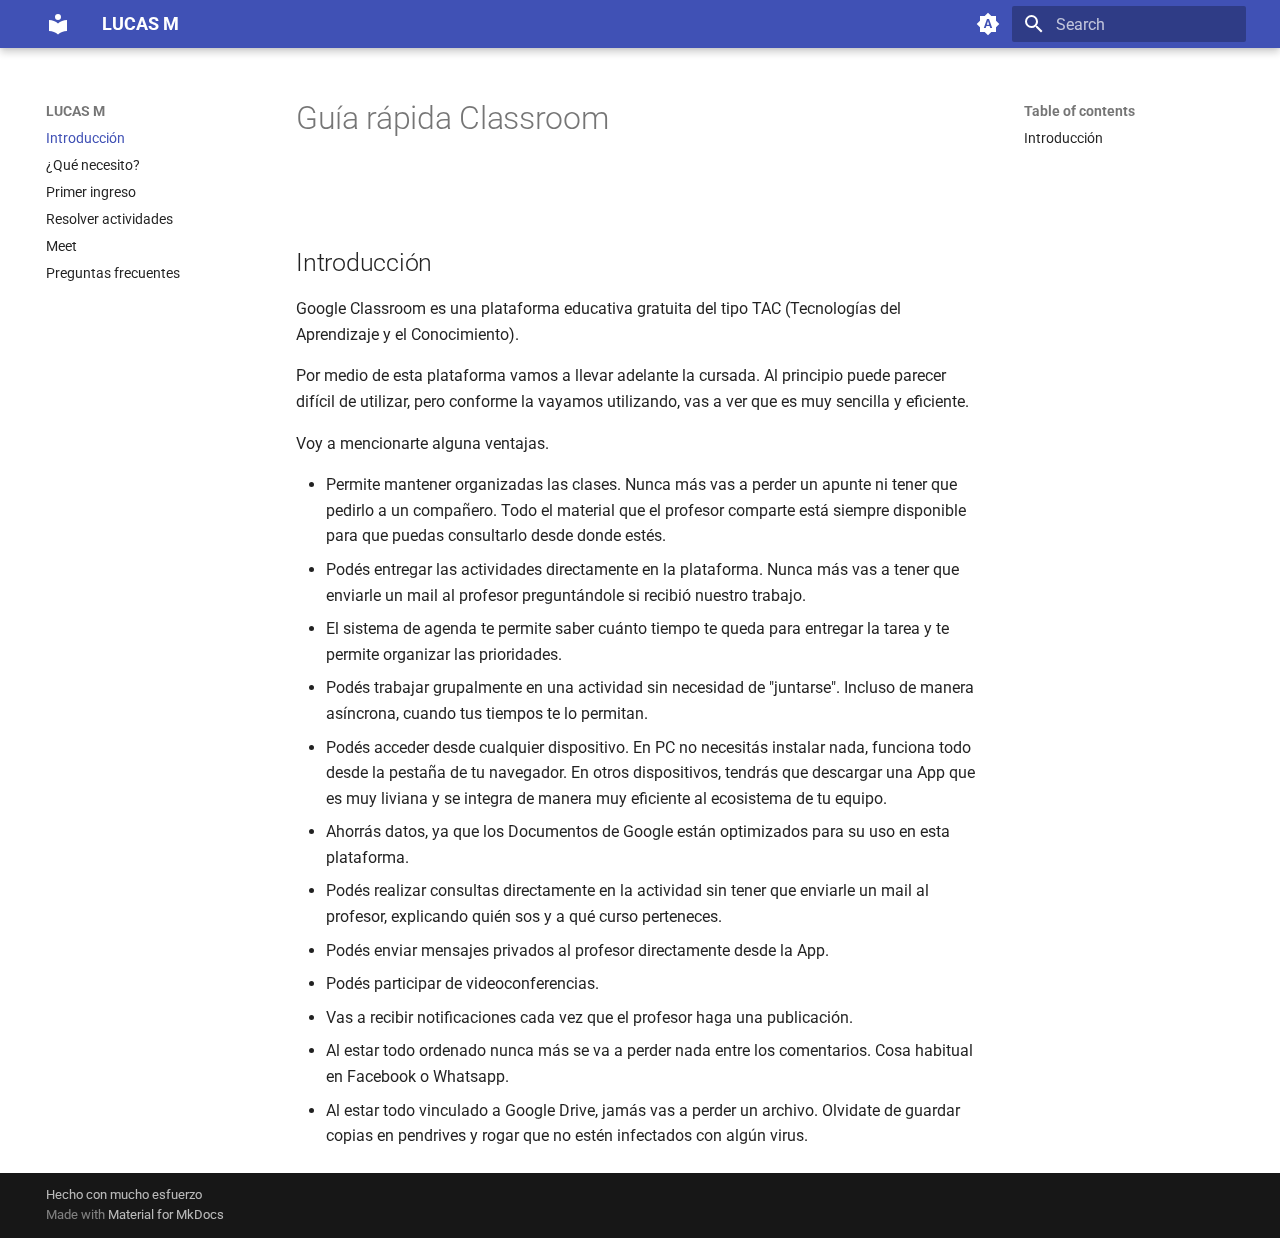
==== commit 9e97daad: "2" ====
--- a/index.html
+++ b/index.html
@@ -1,6 +1,6 @@
 
 <!doctype html>
-<html lang="es" class="no-js">
+<html lang="en" class="no-js">
   <head>
     
       <meta charset="utf-8">
@@ -12,8 +12,13 @@
       
         <link rel="canonical" href="https://lucasm.com.ar/">
       
+      
+      
+        <link rel="next" href="QueNecesito/">
+      
+      
       <link rel="icon" href="assets/images/favicon.png">
-      <meta name="generator" content="mkdocs-1.4.2, mkdocs-material-8.5.10">
+      <meta name="generator" content="mkdocs-1.5.3, mkdocs-material-9.5.15">
     
     
       
@@ -21,19 +26,17 @@
       
     
     
-      <link rel="stylesheet" href="assets/stylesheets/main.472b142f.min.css">
-      
-        
-        <link rel="stylesheet" href="assets/stylesheets/palette.08040f6c.min.css">
-        
-          
-          
-          <meta name="theme-color" content="#4051b5">
-        
-      
-      
-
-    
+      <link rel="stylesheet" href="assets/stylesheets/main.7e359304.min.css">
+      
+        
+        <link rel="stylesheet" href="assets/stylesheets/palette.06af60db.min.css">
+      
+      
+
+
+    
+    
+      
     
     
       
@@ -57,12 +60,13 @@
   
     
     
+      
+    
     
     
     
     <body dir="ltr" data-md-color-scheme="default" data-md-color-primary="indigo" data-md-color-accent="indigo">
   
-    
     
     <input class="md-toggle" data-md-toggle="drawer" type="checkbox" id="__drawer" autocomplete="off">
     <input class="md-toggle" data-md-toggle="search" type="checkbox" id="__search" autocomplete="off">
@@ -71,7 +75,7 @@
       
         
         <a href="#guia-rapida-classroom" class="md-skip">
-          Saltar a contenido
+          Skip to content
         </a>
       
     </div>
@@ -82,8 +86,10 @@
     
       
 
-<header class="md-header" data-md-component="header">
-  <nav class="md-header__inner md-grid" aria-label="Cabecera">
+  
+
+<header class="md-header md-header--shadow" data-md-component="header">
+  <nav class="md-header__inner md-grid" aria-label="Header">
     <a href="." title="LUCAS M" class="md-header__button md-logo" aria-label="LUCAS M" data-md-component="logo">
       
   
@@ -91,6 +97,7 @@
 
     </a>
     <label class="md-header__button md-icon" for="__drawer">
+      
       <svg xmlns="http://www.w3.org/2000/svg" viewBox="0 0 24 24"><path d="M3 6h18v2H3V6m0 5h18v2H3v-2m0 5h18v2H3v-2Z"/></svg>
     </label>
     <div class="md-header__title" data-md-component="header-title">
@@ -103,30 +110,73 @@
         <div class="md-header__topic" data-md-component="header-topic">
           <span class="md-ellipsis">
             
-              Intoducción
+              Introducción
             
           </span>
         </div>
       </div>
     </div>
     
+      
+        <form class="md-header__option" data-md-component="palette">
+  
+    
+    
+    
+    <input class="md-option" data-md-color-media="(prefers-color-scheme)" data-md-color-scheme="default" data-md-color-primary="indigo" data-md-color-accent="indigo"  aria-label="Modo automático"  type="radio" name="__palette" id="__palette_0">
+    
+      <label class="md-header__button md-icon" title="Modo automático" for="__palette_1" hidden>
+        <svg xmlns="http://www.w3.org/2000/svg" viewBox="0 0 24 24"><path d="m14.3 16-.7-2h-3.2l-.7 2H7.8L11 7h2l3.2 9h-1.9M20 8.69V4h-4.69L12 .69 8.69 4H4v4.69L.69 12 4 15.31V20h4.69L12 23.31 15.31 20H20v-4.69L23.31 12 20 8.69m-9.15 3.96h2.3L12 9l-1.15 3.65Z"/></svg>
+      </label>
+    
+  
+    
+    
+    
+    <input class="md-option" data-md-color-media="(prefers-color-scheme: light)" data-md-color-scheme="default" data-md-color-primary="indigo" data-md-color-accent="indigo"  aria-label="Modo claro"  type="radio" name="__palette" id="__palette_1">
+    
+      <label class="md-header__button md-icon" title="Modo claro" for="__palette_2" hidden>
+        <svg xmlns="http://www.w3.org/2000/svg" viewBox="0 0 24 24"><path d="M12 8a4 4 0 0 0-4 4 4 4 0 0 0 4 4 4 4 0 0 0 4-4 4 4 0 0 0-4-4m0 10a6 6 0 0 1-6-6 6 6 0 0 1 6-6 6 6 0 0 1 6 6 6 6 0 0 1-6 6m8-9.31V4h-4.69L12 .69 8.69 4H4v4.69L.69 12 4 15.31V20h4.69L12 23.31 15.31 20H20v-4.69L23.31 12 20 8.69Z"/></svg>
+      </label>
+    
+  
+    
+    
+    
+    <input class="md-option" data-md-color-media="(prefers-color-scheme: dark)" data-md-color-scheme="slate" data-md-color-primary="indigo" data-md-color-accent="indigo"  aria-label="Modo oscuro"  type="radio" name="__palette" id="__palette_2">
+    
+      <label class="md-header__button md-icon" title="Modo oscuro" for="__palette_0" hidden>
+        <svg xmlns="http://www.w3.org/2000/svg" viewBox="0 0 24 24"><path d="M12 18c-.89 0-1.74-.2-2.5-.55C11.56 16.5 13 14.42 13 12c0-2.42-1.44-4.5-3.5-5.45C10.26 6.2 11.11 6 12 6a6 6 0 0 1 6 6 6 6 0 0 1-6 6m8-9.31V4h-4.69L12 .69 8.69 4H4v4.69L.69 12 4 15.31V20h4.69L12 23.31 15.31 20H20v-4.69L23.31 12 20 8.69Z"/></svg>
+      </label>
+    
+  
+</form>
+      
+    
+    
+      <script>var media,input,key,value,palette=__md_get("__palette");if(palette&&palette.color){"(prefers-color-scheme)"===palette.color.media&&(media=matchMedia("(prefers-color-scheme: light)"),input=document.querySelector(media.matches?"[data-md-color-media='(prefers-color-scheme: light)']":"[data-md-color-media='(prefers-color-scheme: dark)']"),palette.color.media=input.getAttribute("data-md-color-media"),palette.color.scheme=input.getAttribute("data-md-color-scheme"),palette.color.primary=input.getAttribute("data-md-color-primary"),palette.color.accent=input.getAttribute("data-md-color-accent"));for([key,value]of Object.entries(palette.color))document.body.setAttribute("data-md-color-"+key,value)}</script>
+    
     
     
       <label class="md-header__button md-icon" for="__search">
+        
         <svg xmlns="http://www.w3.org/2000/svg" viewBox="0 0 24 24"><path d="M9.5 3A6.5 6.5 0 0 1 16 9.5c0 1.61-.59 3.09-1.56 4.23l.27.27h.79l5 5-1.5 1.5-5-5v-.79l-.27-.27A6.516 6.516 0 0 1 9.5 16 6.5 6.5 0 0 1 3 9.5 6.5 6.5 0 0 1 9.5 3m0 2C7 5 5 7 5 9.5S7 14 9.5 14 14 12 14 9.5 12 5 9.5 5Z"/></svg>
       </label>
       <div class="md-search" data-md-component="search" role="dialog">
   <label class="md-search__overlay" for="__search"></label>
   <div class="md-search__inner" role="search">
     <form class="md-search__form" name="search">
-      <input type="text" class="md-search__input" name="query" aria-label="Búsqueda" placeholder="Búsqueda" autocapitalize="off" autocorrect="off" autocomplete="off" spellcheck="false" data-md-component="search-query" required>
+      <input type="text" class="md-search__input" name="query" aria-label="Search" placeholder="Search" autocapitalize="off" autocorrect="off" autocomplete="off" spellcheck="false" data-md-component="search-query" required>
       <label class="md-search__icon md-icon" for="__search">
+        
         <svg xmlns="http://www.w3.org/2000/svg" viewBox="0 0 24 24"><path d="M9.5 3A6.5 6.5 0 0 1 16 9.5c0 1.61-.59 3.09-1.56 4.23l.27.27h.79l5 5-1.5 1.5-5-5v-.79l-.27-.27A6.516 6.516 0 0 1 9.5 16 6.5 6.5 0 0 1 3 9.5 6.5 6.5 0 0 1 9.5 3m0 2C7 5 5 7 5 9.5S7 14 9.5 14 14 12 14 9.5 12 5 9.5 5Z"/></svg>
+        
         <svg xmlns="http://www.w3.org/2000/svg" viewBox="0 0 24 24"><path d="M20 11v2H8l5.5 5.5-1.42 1.42L4.16 12l7.92-7.92L13.5 5.5 8 11h12Z"/></svg>
       </label>
       <nav class="md-search__options" aria-label="Search">
         
-        <button type="reset" class="md-search__icon md-icon" title="Limpiar" aria-label="Limpiar" tabindex="-1">
+        <button type="reset" class="md-search__icon md-icon" title="Clear" aria-label="Clear" tabindex="-1">
+          
           <svg xmlns="http://www.w3.org/2000/svg" viewBox="0 0 24 24"><path d="M19 6.41 17.59 5 12 10.59 6.41 5 5 6.41 10.59 12 5 17.59 6.41 19 12 13.41 17.59 19 19 17.59 13.41 12 19 6.41Z"/></svg>
         </button>
       </nav>
@@ -136,9 +186,9 @@
       <div class="md-search__scrollwrap" data-md-scrollfix>
         <div class="md-search-result" data-md-component="search-result">
           <div class="md-search-result__meta">
-            Inicializando búsqueda
+            Initializing search
           </div>
-          <ol class="md-search-result__list"></ol>
+          <ol class="md-search-result__list" role="presentation"></ol>
         </div>
       </div>
     </div>
@@ -168,7 +218,8 @@
                     
 
 
-<nav class="md-nav md-nav--primary" aria-label="Navegación" data-md-level="0">
+
+<nav class="md-nav md-nav--primary" aria-label="Navigation" data-md-level="0">
   <label class="md-nav__title" for="__drawer">
     <a href="." title="LUCAS M" class="md-nav__button md-logo" aria-label="LUCAS M" data-md-component="logo">
       
@@ -183,33 +234,44 @@
     
       
       
-      
-
-  
-  
-    
+  
+  
+    
+  
   
   
     <li class="md-nav__item md-nav__item--active">
       
-      <input class="md-nav__toggle md-toggle" data-md-toggle="toc" type="checkbox" id="__toc">
+      <input class="md-nav__toggle md-toggle" type="checkbox" id="__toc">
       
       
         
       
       
         <label class="md-nav__link md-nav__link--active" for="__toc">
-          Intoducción
+          
+  
+  <span class="md-ellipsis">
+    Introducción
+  </span>
+  
+
           <span class="md-nav__icon md-icon"></span>
         </label>
       
       <a href="." class="md-nav__link md-nav__link--active">
-        Intoducción
+        
+  
+  <span class="md-ellipsis">
+    Introducción
+  </span>
+  
+
       </a>
       
         
 
-<nav class="md-nav md-nav--secondary" aria-label="Tabla de contenidos">
+<nav class="md-nav md-nav--secondary" aria-label="Table of contents">
   
   
   
@@ -218,13 +280,15 @@
   
     <label class="md-nav__title" for="__toc">
       <span class="md-nav__icon md-icon"></span>
-      Tabla de contenidos
+      Table of contents
     </label>
     <ul class="md-nav__list" data-md-component="toc" data-md-scrollfix>
       
         <li class="md-nav__item">
   <a href="#introduccion" class="md-nav__link">
-    Introducción
+    <span class="md-ellipsis">
+      Introducción
+    </span>
   </a>
   
 </li>
@@ -239,14 +303,19 @@
     
       
       
-      
-
+  
   
   
   
     <li class="md-nav__item">
       <a href="QueNecesito/" class="md-nav__link">
-        ¿Qué necesito?
+        
+  
+  <span class="md-ellipsis">
+    ¿Qué necesito?
+  </span>
+  
+
       </a>
     </li>
   
@@ -254,14 +323,19 @@
     
       
       
-      
-
+  
   
   
   
     <li class="md-nav__item">
       <a href="PrimerIngreso/" class="md-nav__link">
-        Primer ingreso
+        
+  
+  <span class="md-ellipsis">
+    Primer ingreso
+  </span>
+  
+
       </a>
     </li>
   
@@ -269,14 +343,19 @@
     
       
       
-      
-
+  
   
   
   
     <li class="md-nav__item">
       <a href="Actividades/" class="md-nav__link">
-        Resolver actividades
+        
+  
+  <span class="md-ellipsis">
+    Resolver actividades
+  </span>
+  
+
       </a>
     </li>
   
@@ -284,14 +363,19 @@
     
       
       
-      
-
+  
   
   
   
     <li class="md-nav__item">
       <a href="Meet/" class="md-nav__link">
-        Meet
+        
+  
+  <span class="md-ellipsis">
+    Meet
+  </span>
+  
+
       </a>
     </li>
   
@@ -299,14 +383,19 @@
     
       
       
-      
-
+  
   
   
   
     <li class="md-nav__item">
       <a href="PreguntasFrecuentes/" class="md-nav__link">
-        Preguntas frecuentes
+        
+  
+  <span class="md-ellipsis">
+    Preguntas frecuentes
+  </span>
+  
+
       </a>
     </li>
   
@@ -325,7 +414,7 @@
                   <div class="md-sidebar__inner">
                     
 
-<nav class="md-nav md-nav--secondary" aria-label="Tabla de contenidos">
+<nav class="md-nav md-nav--secondary" aria-label="Table of contents">
   
   
   
@@ -334,13 +423,15 @@
   
     <label class="md-nav__title" for="__toc">
       <span class="md-nav__icon md-icon"></span>
-      Tabla de contenidos
+      Table of contents
     </label>
     <ul class="md-nav__list" data-md-component="toc" data-md-scrollfix>
       
         <li class="md-nav__item">
   <a href="#introduccion" class="md-nav__link">
-    Introducción
+    <span class="md-ellipsis">
+      Introducción
+    </span>
   </a>
   
 </li>
@@ -385,41 +476,32 @@
 
 
 
+
+
+
+
+
+
+
                 
               </article>
             </div>
           
           
+<script>var target=document.getElementById(location.hash.slice(1));target&&target.name&&(target.checked=target.name.startsWith("__tabbed_"))</script>
         </div>
         
       </main>
       
         <footer class="md-footer">
-  
-    
-    <nav class="md-footer__inner md-grid" aria-label="Pie" >
-      
-      
-        
-        <a href="QueNecesito/" class="md-footer__link md-footer__link--next" aria-label="Siguiente: ¿Qué necesito?" rel="next">
-          <div class="md-footer__title">
-            <div class="md-ellipsis">
-              <span class="md-footer__direction">
-                Siguiente
-              </span>
-              ¿Qué necesito?
-            </div>
-          </div>
-          <div class="md-footer__button md-icon">
-            <svg xmlns="http://www.w3.org/2000/svg" viewBox="0 0 24 24"><path d="M4 11v2h12l-5.5 5.5 1.42 1.42L19.84 12l-7.92-7.92L10.5 5.5 16 11H4Z"/></svg>
-          </div>
-        </a>
-      
-    </nav>
   
   <div class="md-footer-meta md-typeset">
     <div class="md-footer-meta__inner md-grid">
       <div class="md-copyright">
+  
+    <div class="md-copyright__highlight">
+      Hecho con mucho esfuerzo
+    </div>
   
   
     Made with
@@ -438,10 +520,11 @@
       <div class="md-dialog__inner md-typeset"></div>
     </div>
     
-    <script id="__config" type="application/json">{"base": ".", "features": [], "search": "assets/javascripts/workers/search.16e2a7d4.min.js", "translations": {"clipboard.copied": "Copiado al portapapeles", "clipboard.copy": "Copiar al portapapeles", "search.config.lang": "es", "search.config.pipeline": "trimmer, stopWordFilter", "search.config.separator": "[\\s\\-]+", "search.placeholder": "B\u00fasqueda", "search.result.more.one": "1 m\u00e1s en esta p\u00e1gina", "search.result.more.other": "# m\u00e1s en esta p\u00e1gina", "search.result.none": "No se encontraron documentos", "search.result.one": "1 documento encontrado", "search.result.other": "# documentos encontrados", "search.result.placeholder": "Teclee para comenzar b\u00fasqueda", "search.result.term.missing": "Falta", "select.version.title": "Seleccionar versi\u00f3n"}}</script>
-    
-    
-      <script src="assets/javascripts/bundle.d6c3db9e.min.js"></script>
+    
+    <script id="__config" type="application/json">{"base": ".", "features": [], "search": "assets/javascripts/workers/search.b8dbb3d2.min.js", "translations": {"clipboard.copied": "Copied to clipboard", "clipboard.copy": "Copy to clipboard", "search.result.more.one": "1 more on this page", "search.result.more.other": "# more on this page", "search.result.none": "No matching documents", "search.result.one": "1 matching document", "search.result.other": "# matching documents", "search.result.placeholder": "Type to start searching", "search.result.term.missing": "Missing", "select.version": "Select version"}}</script>
+    
+    
+      <script src="assets/javascripts/bundle.bd41221c.min.js"></script>
       
     
   </body>
--- a/assets/stylesheets/main.7e359304.min.css
+++ b/assets/stylesheets/main.7e359304.min.css
@@ -0,0 +1 @@
+@charset "UTF-8";html{-webkit-text-size-adjust:none;-moz-text-size-adjust:none;text-size-adjust:none;box-sizing:border-box}*,:after,:before{box-sizing:inherit}@media (prefers-reduced-motion){*,:after,:before{transition:none!important}}body{margin:0}a,button,input,label{-webkit-tap-highlight-color:transparent}a{color:inherit;text-decoration:none}hr{border:0;box-sizing:initial;display:block;height:.05rem;overflow:visible;padding:0}small{font-size:80%}sub,sup{line-height:1em}img{border-style:none}table{border-collapse:initial;border-spacing:0}td,th{font-weight:400;vertical-align:top}button{background:#0000;border:0;font-family:inherit;font-size:inherit;margin:0;padding:0}input{border:0;outline:none}:root{--md-primary-fg-color:#4051b5;--md-primary-fg-color--light:#5d6cc0;--md-primary-fg-color--dark:#303fa1;--md-primary-bg-color:#fff;--md-primary-bg-color--light:#ffffffb3;--md-accent-fg-color:#526cfe;--md-accent-fg-color--transparent:#526cfe1a;--md-accent-bg-color:#fff;--md-accent-bg-color--light:#ffffffb3}[data-md-color-scheme=default]{color-scheme:light}[data-md-color-scheme=default] img[src$="#gh-dark-mode-only"],[data-md-color-scheme=default] img[src$="#only-dark"]{display:none}:root,[data-md-color-scheme=default]{--md-hue:225deg;--md-default-fg-color:#000000de;--md-default-fg-color--light:#0000008a;--md-default-fg-color--lighter:#00000052;--md-default-fg-color--lightest:#00000012;--md-default-bg-color:#fff;--md-default-bg-color--light:#ffffffb3;--md-default-bg-color--lighter:#ffffff4d;--md-default-bg-color--lightest:#ffffff1f;--md-code-fg-color:#36464e;--md-code-bg-color:#f5f5f5;--md-code-hl-color:#4287ff;--md-code-hl-color--light:#4287ff1a;--md-code-hl-number-color:#d52a2a;--md-code-hl-special-color:#db1457;--md-code-hl-function-color:#a846b9;--md-code-hl-constant-color:#6e59d9;--md-code-hl-keyword-color:#3f6ec6;--md-code-hl-string-color:#1c7d4d;--md-code-hl-name-color:var(--md-code-fg-color);--md-code-hl-operator-color:var(--md-default-fg-color--light);--md-code-hl-punctuation-color:var(--md-default-fg-color--light);--md-code-hl-comment-color:var(--md-default-fg-color--light);--md-code-hl-generic-color:var(--md-default-fg-color--light);--md-code-hl-variable-color:var(--md-default-fg-color--light);--md-typeset-color:var(--md-default-fg-color);--md-typeset-a-color:var(--md-primary-fg-color);--md-typeset-del-color:#f5503d26;--md-typeset-ins-color:#0bd57026;--md-typeset-kbd-color:#fafafa;--md-typeset-kbd-accent-color:#fff;--md-typeset-kbd-border-color:#b8b8b8;--md-typeset-mark-color:#ffff0080;--md-typeset-table-color:#0000001f;--md-typeset-table-color--light:rgba(0,0,0,.035);--md-admonition-fg-color:var(--md-default-fg-color);--md-admonition-bg-color:var(--md-default-bg-color);--md-warning-fg-color:#000000de;--md-warning-bg-color:#ff9;--md-footer-fg-color:#fff;--md-footer-fg-color--light:#ffffffb3;--md-footer-fg-color--lighter:#ffffff73;--md-footer-bg-color:#000000de;--md-footer-bg-color--dark:#00000052;--md-shadow-z1:0 0.2rem 0.5rem #0000000d,0 0 0.05rem #0000001a;--md-shadow-z2:0 0.2rem 0.5rem #0000001a,0 0 0.05rem #00000040;--md-shadow-z3:0 0.2rem 0.5rem #0003,0 0 0.05rem #00000059}.md-icon svg{fill:currentcolor;display:block;height:1.2rem;width:1.2rem}body{-webkit-font-smoothing:antialiased;-moz-osx-font-smoothing:grayscale;--md-text-font-family:var(--md-text-font,_),-apple-system,BlinkMacSystemFont,Helvetica,Arial,sans-serif;--md-code-font-family:var(--md-code-font,_),SFMono-Regular,Consolas,Menlo,monospace}aside,body,input{font-feature-settings:"kern","liga";color:var(--md-typeset-color);font-family:var(--md-text-font-family)}code,kbd,pre{font-feature-settings:"kern";font-family:var(--md-code-font-family)}:root{--md-typeset-table-sort-icon:url('data:image/svg+xml;charset=utf-8,<svg xmlns="http://www.w3.org/2000/svg" viewBox="0 0 24 24"><path d="m18 21-4-4h3V7h-3l4-4 4 4h-3v10h3M2 19v-2h10v2M2 13v-2h7v2M2 7V5h4v2H2Z"/></svg>');--md-typeset-table-sort-icon--asc:url('data:image/svg+xml;charset=utf-8,<svg xmlns="http://www.w3.org/2000/svg" viewBox="0 0 24 24"><path d="M19 17h3l-4 4-4-4h3V3h2M2 17h10v2H2M6 5v2H2V5m0 6h7v2H2v-2Z"/></svg>');--md-typeset-table-sort-icon--desc:url('data:image/svg+xml;charset=utf-8,<svg xmlns="http://www.w3.org/2000/svg" viewBox="0 0 24 24"><path d="M19 7h3l-4-4-4 4h3v14h2M2 17h10v2H2M6 5v2H2V5m0 6h7v2H2v-2Z"/></svg>')}.md-typeset{-webkit-print-color-adjust:exact;color-adjust:exact;font-size:.8rem;line-height:1.6}@media print{.md-typeset{font-size:.68rem}}.md-typeset blockquote,.md-typeset dl,.md-typeset figure,.md-typeset ol,.md-typeset pre,.md-typeset ul{margin-bottom:1em;margin-top:1em}.md-typeset h1{color:var(--md-default-fg-color--light);font-size:2em;line-height:1.3;margin:0 0 1.25em}.md-typeset h1,.md-typeset h2{font-weight:300;letter-spacing:-.01em}.md-typeset h2{font-size:1.5625em;line-height:1.4;margin:1.6em 0 .64em}.md-typeset h3{font-size:1.25em;font-weight:400;letter-spacing:-.01em;line-height:1.5;margin:1.6em 0 .8em}.md-typeset h2+h3{margin-top:.8em}.md-typeset h4{font-weight:700;letter-spacing:-.01em;margin:1em 0}.md-typeset h5,.md-typeset h6{color:var(--md-default-fg-color--light);font-size:.8em;font-weight:700;letter-spacing:-.01em;margin:1.25em 0}.md-typeset h5{text-transform:uppercase}.md-typeset hr{border-bottom:.05rem solid var(--md-default-fg-color--lightest);display:flow-root;margin:1.5em 0}.md-typeset a{color:var(--md-typeset-a-color);word-break:break-word}.md-typeset a,.md-typeset a:before{transition:color 125ms}.md-typeset a:focus,.md-typeset a:hover{color:var(--md-accent-fg-color)}.md-typeset a:focus code,.md-typeset a:hover code{background-color:var(--md-accent-fg-color--transparent)}.md-typeset a code{color:currentcolor;transition:background-color 125ms}.md-typeset a.focus-visible{outline-color:var(--md-accent-fg-color);outline-offset:.2rem}.md-typeset code,.md-typeset kbd,.md-typeset pre{color:var(--md-code-fg-color);direction:ltr;font-variant-ligatures:none}@media print{.md-typeset code,.md-typeset kbd,.md-typeset pre{white-space:pre-wrap}}.md-typeset code{background-color:var(--md-code-bg-color);border-radius:.1rem;-webkit-box-decoration-break:clone;box-decoration-break:clone;font-size:.85em;padding:0 .2941176471em;word-break:break-word}.md-typeset code:not(.focus-visible){-webkit-tap-highlight-color:transparent;outline:none}.md-typeset pre{display:flow-root;line-height:1.4;position:relative}.md-typeset pre>code{-webkit-box-decoration-break:slice;box-decoration-break:slice;box-shadow:none;display:block;margin:0;outline-color:var(--md-accent-fg-color);overflow:auto;padding:.7720588235em 1.1764705882em;scrollbar-color:var(--md-default-fg-color--lighter) #0000;scrollbar-width:thin;touch-action:auto;word-break:normal}.md-typeset pre>code:hover{scrollbar-color:var(--md-accent-fg-color) #0000}.md-typeset pre>code::-webkit-scrollbar{height:.2rem;width:.2rem}.md-typeset pre>code::-webkit-scrollbar-thumb{background-color:var(--md-default-fg-color--lighter)}.md-typeset pre>code::-webkit-scrollbar-thumb:hover{background-color:var(--md-accent-fg-color)}.md-typeset kbd{background-color:var(--md-typeset-kbd-color);border-radius:.1rem;box-shadow:0 .1rem 0 .05rem var(--md-typeset-kbd-border-color),0 .1rem 0 var(--md-typeset-kbd-border-color),0 -.1rem .2rem var(--md-typeset-kbd-accent-color) inset;color:var(--md-default-fg-color);display:inline-block;font-size:.75em;padding:0 .6666666667em;vertical-align:text-top;word-break:break-word}.md-typeset mark{background-color:var(--md-typeset-mark-color);-webkit-box-decoration-break:clone;box-decoration-break:clone;color:inherit;word-break:break-word}.md-typeset abbr{border-bottom:.05rem dotted var(--md-default-fg-color--light);cursor:help;text-decoration:none}.md-typeset small{opacity:.75}[dir=ltr] .md-typeset sub,[dir=ltr] .md-typeset sup{margin-left:.078125em}[dir=rtl] .md-typeset sub,[dir=rtl] .md-typeset sup{margin-right:.078125em}[dir=ltr] .md-typeset blockquote{padding-left:.6rem}[dir=rtl] .md-typeset blockquote{padding-right:.6rem}[dir=ltr] .md-typeset blockquote{border-left:.2rem solid var(--md-default-fg-color--lighter)}[dir=rtl] .md-typeset blockquote{border-right:.2rem solid var(--md-default-fg-color--lighter)}.md-typeset blockquote{color:var(--md-default-fg-color--light);margin-left:0;margin-right:0}.md-typeset ul{list-style-type:disc}[dir=ltr] .md-typeset ol,[dir=ltr] .md-typeset ul{margin-left:.625em}[dir=rtl] .md-typeset ol,[dir=rtl] .md-typeset ul{margin-right:.625em}.md-typeset ol,.md-typeset ul{padding:0}.md-typeset ol:not([hidden]),.md-typeset ul:not([hidden]){display:flow-root}.md-typeset ol ol,.md-typeset ul ol{list-style-type:lower-alpha}.md-typeset ol ol ol,.md-typeset ul ol ol{list-style-type:lower-roman}[dir=ltr] .md-typeset ol li,[dir=ltr] .md-typeset ul li{margin-left:1.25em}[dir=rtl] .md-typeset ol li,[dir=rtl] .md-typeset ul li{margin-right:1.25em}.md-typeset ol li,.md-typeset ul li{margin-bottom:.5em}.md-typeset ol li blockquote,.md-typeset ol li p,.md-typeset ul li blockquote,.md-typeset ul li p{margin:.5em 0}.md-typeset ol li:last-child,.md-typeset ul li:last-child{margin-bottom:0}[dir=ltr] .md-typeset ol li ol,[dir=ltr] .md-typeset ol li ul,[dir=ltr] .md-typeset ul li ol,[dir=ltr] .md-typeset ul li ul{margin-left:.625em}[dir=rtl] .md-typeset ol li ol,[dir=rtl] .md-typeset ol li ul,[dir=rtl] .md-typeset ul li ol,[dir=rtl] .md-typeset ul li ul{margin-right:.625em}.md-typeset ol li ol,.md-typeset ol li ul,.md-typeset ul li ol,.md-typeset ul li ul{margin-bottom:.5em;margin-top:.5em}[dir=ltr] .md-typeset dd{margin-left:1.875em}[dir=rtl] .md-typeset dd{margin-right:1.875em}.md-typeset dd{margin-bottom:1.5em;margin-top:1em}.md-typeset img,.md-typeset svg,.md-typeset video{height:auto;max-width:100%}.md-typeset img[align=left]{margin:1em 1em 1em 0}.md-typeset img[align=right]{margin:1em 0 1em 1em}.md-typeset img[align]:only-child{margin-top:0}.md-typeset figure{display:flow-root;margin:1em auto;max-width:100%;text-align:center;width:-webkit-fit-content;width:-moz-fit-content;width:fit-content}.md-typeset figure img{display:block;margin:0 auto}.md-typeset figcaption{font-style:italic;margin:1em auto;max-width:24rem}.md-typeset iframe{max-width:100%}.md-typeset table:not([class]){background-color:var(--md-default-bg-color);border:.05rem solid var(--md-typeset-table-color);border-radius:.1rem;display:inline-block;font-size:.64rem;max-width:100%;overflow:auto;touch-action:auto}@media print{.md-typeset table:not([class]){display:table}}.md-typeset table:not([class])+*{margin-top:1.5em}.md-typeset table:not([class]) td>:first-child,.md-typeset table:not([class]) th>:first-child{margin-top:0}.md-typeset table:not([class]) td>:last-child,.md-typeset table:not([class]) th>:last-child{margin-bottom:0}.md-typeset table:not([class]) td:not([align]),.md-typeset table:not([class]) th:not([align]){text-align:left}[dir=rtl] .md-typeset table:not([class]) td:not([align]),[dir=rtl] .md-typeset table:not([class]) th:not([align]){text-align:right}.md-typeset table:not([class]) th{font-weight:700;min-width:5rem;padding:.9375em 1.25em;vertical-align:top}.md-typeset table:not([class]) td{border-top:.05rem solid var(--md-typeset-table-color);padding:.9375em 1.25em;vertical-align:top}.md-typeset table:not([class]) tbody tr{transition:background-color 125ms}.md-typeset table:not([class]) tbody tr:hover{background-color:var(--md-typeset-table-color--light);box-shadow:0 .05rem 0 var(--md-default-bg-color) inset}.md-typeset table:not([class]) a{word-break:normal}.md-typeset table th[role=columnheader]{cursor:pointer}[dir=ltr] .md-typeset table th[role=columnheader]:after{margin-left:.5em}[dir=rtl] .md-typeset table th[role=columnheader]:after{margin-right:.5em}.md-typeset table th[role=columnheader]:after{content:"";display:inline-block;height:1.2em;-webkit-mask-image:var(--md-typeset-table-sort-icon);mask-image:var(--md-typeset-table-sort-icon);-webkit-mask-repeat:no-repeat;mask-repeat:no-repeat;-webkit-mask-size:contain;mask-size:contain;transition:background-color 125ms;vertical-align:text-bottom;width:1.2em}.md-typeset table th[role=columnheader]:hover:after{background-color:var(--md-default-fg-color--lighter)}.md-typeset table th[role=columnheader][aria-sort=ascending]:after{background-color:var(--md-default-fg-color--light);-webkit-mask-image:var(--md-typeset-table-sort-icon--asc);mask-image:var(--md-typeset-table-sort-icon--asc)}.md-typeset table th[role=columnheader][aria-sort=descending]:after{background-color:var(--md-default-fg-color--light);-webkit-mask-image:var(--md-typeset-table-sort-icon--desc);mask-image:var(--md-typeset-table-sort-icon--desc)}.md-typeset__scrollwrap{margin:1em -.8rem;overflow-x:auto;touch-action:auto}.md-typeset__table{display:inline-block;margin-bottom:.5em;padding:0 .8rem}@media print{.md-typeset__table{display:block}}html .md-typeset__table table{display:table;margin:0;overflow:hidden;width:100%}@media screen and (max-width:44.984375em){.md-content__inner>pre{margin:1em -.8rem}.md-content__inner>pre code{border-radius:0}}.md-typeset .md-author{border-radius:100%;display:block;flex-shrink:0;height:1.6rem;overflow:hidden;position:relative;transition:color 125ms,transform 125ms;width:1.6rem}.md-typeset .md-author img{display:block}.md-typeset .md-author--more{background:var(--md-default-fg-color--lightest);color:var(--md-default-fg-color--lighter);font-size:.6rem;font-weight:700;line-height:1.6rem;text-align:center}.md-typeset .md-author--long{height:2.4rem;width:2.4rem}.md-typeset a.md-author{transform:scale(1)}.md-typeset a.md-author img{filter:grayscale(100%) opacity(75%);transition:filter 125ms}.md-typeset a.md-author:focus,.md-typeset a.md-author:hover{transform:scale(1.1);z-index:1}.md-typeset a.md-author:focus img,.md-typeset a.md-author:hover img{filter:grayscale(0)}.md-banner{background-color:var(--md-footer-bg-color);color:var(--md-footer-fg-color);overflow:auto}@media print{.md-banner{display:none}}.md-banner--warning{background-color:var(--md-warning-bg-color);color:var(--md-warning-fg-color)}.md-banner__inner{font-size:.7rem;margin:.6rem auto;padding:0 .8rem}[dir=ltr] .md-banner__button{float:right}[dir=rtl] .md-banner__button{float:left}.md-banner__button{color:inherit;cursor:pointer;transition:opacity .25s}.no-js .md-banner__button{display:none}.md-banner__button:hover{opacity:.7}html{font-size:125%;height:100%;overflow-x:hidden}@media screen and (min-width:100em){html{font-size:137.5%}}@media screen and (min-width:125em){html{font-size:150%}}body{background-color:var(--md-default-bg-color);display:flex;flex-direction:column;font-size:.5rem;min-height:100%;position:relative;width:100%}@media print{body{display:block}}@media screen and (max-width:59.984375em){body[data-md-scrolllock]{position:fixed}}.md-grid{margin-left:auto;margin-right:auto;max-width:61rem}.md-container{display:flex;flex-direction:column;flex-grow:1}@media print{.md-container{display:block}}.md-main{flex-grow:1}.md-main__inner{display:flex;height:100%;margin-top:1.5rem}.md-ellipsis{overflow:hidden;text-overflow:ellipsis}.md-toggle{display:none}.md-option{height:0;opacity:0;position:absolute;width:0}.md-option:checked+label:not([hidden]){display:block}.md-option.focus-visible+label{outline-color:var(--md-accent-fg-color);outline-style:auto}.md-skip{background-color:var(--md-default-fg-color);border-radius:.1rem;color:var(--md-default-bg-color);font-size:.64rem;margin:.5rem;opacity:0;outline-color:var(--md-accent-fg-color);padding:.3rem .5rem;position:fixed;transform:translateY(.4rem);z-index:-1}.md-skip:focus{opacity:1;transform:translateY(0);transition:transform .25s cubic-bezier(.4,0,.2,1),opacity 175ms 75ms;z-index:10}@page{margin:25mm}:root{--md-clipboard-icon:url('data:image/svg+xml;charset=utf-8,<svg xmlns="http://www.w3.org/2000/svg" viewBox="0 0 24 24"><path d="M19 21H8V7h11m0-2H8a2 2 0 0 0-2 2v14a2 2 0 0 0 2 2h11a2 2 0 0 0 2-2V7a2 2 0 0 0-2-2m-3-4H4a2 2 0 0 0-2 2v14h2V3h12V1Z"/></svg>')}.md-clipboard{border-radius:.1rem;color:var(--md-default-fg-color--lightest);cursor:pointer;height:1.5em;outline-color:var(--md-accent-fg-color);outline-offset:.1rem;position:absolute;right:.5em;top:.5em;transition:color .25s;width:1.5em;z-index:1}@media print{.md-clipboard{display:none}}.md-clipboard:not(.focus-visible){-webkit-tap-highlight-color:transparent;outline:none}:hover>.md-clipboard{color:var(--md-default-fg-color--light)}.md-clipboard:focus,.md-clipboard:hover{color:var(--md-accent-fg-color)}.md-clipboard:after{background-color:currentcolor;content:"";display:block;height:1.125em;margin:0 auto;-webkit-mask-image:var(--md-clipboard-icon);mask-image:var(--md-clipboard-icon);-webkit-mask-position:center;mask-position:center;-webkit-mask-repeat:no-repeat;mask-repeat:no-repeat;-webkit-mask-size:contain;mask-size:contain;width:1.125em}.md-clipboard--inline{cursor:pointer}.md-clipboard--inline code{transition:color .25s,background-color .25s}.md-clipboard--inline:focus code,.md-clipboard--inline:hover code{background-color:var(--md-accent-fg-color--transparent);color:var(--md-accent-fg-color)}@keyframes consent{0%{opacity:0;transform:translateY(100%)}to{opacity:1;transform:translateY(0)}}@keyframes overlay{0%{opacity:0}to{opacity:1}}.md-consent__overlay{animation:overlay .25s both;-webkit-backdrop-filter:blur(.1rem);backdrop-filter:blur(.1rem);background-color:#0000008a;height:100%;opacity:1;position:fixed;top:0;width:100%;z-index:5}.md-consent__inner{animation:consent .5s cubic-bezier(.1,.7,.1,1) both;background-color:var(--md-default-bg-color);border:0;border-radius:.1rem;bottom:0;box-shadow:0 0 .2rem #0000001a,0 .2rem .4rem #0003;max-height:100%;overflow:auto;padding:0;position:fixed;width:100%;z-index:5}.md-consent__form{padding:.8rem}.md-consent__settings{display:none;margin:1em 0}input:checked+.md-consent__settings{display:block}.md-consent__controls{margin-bottom:.8rem}.md-typeset .md-consent__controls .md-button{display:inline}@media screen and (max-width:44.984375em){.md-typeset .md-consent__controls .md-button{display:block;margin-top:.4rem;text-align:center;width:100%}}.md-consent label{cursor:pointer}.md-content{flex-grow:1;min-width:0}.md-content__inner{margin:0 .8rem 1.2rem;padding-top:.6rem}@media screen and (min-width:76.25em){[dir=ltr] .md-sidebar--primary:not([hidden])~.md-content>.md-content__inner{margin-left:1.2rem}[dir=ltr] .md-sidebar--secondary:not([hidden])~.md-content>.md-content__inner,[dir=rtl] .md-sidebar--primary:not([hidden])~.md-content>.md-content__inner{margin-right:1.2rem}[dir=rtl] .md-sidebar--secondary:not([hidden])~.md-content>.md-content__inner{margin-left:1.2rem}}.md-content__inner:before{content:"";display:block;height:.4rem}.md-content__inner>:last-child{margin-bottom:0}[dir=ltr] .md-content__button{float:right}[dir=rtl] .md-content__button{float:left}[dir=ltr] .md-content__button{margin-left:.4rem}[dir=rtl] .md-content__button{margin-right:.4rem}.md-content__button{margin:.4rem 0;padding:0}@media print{.md-content__button{display:none}}.md-typeset .md-content__button{color:var(--md-default-fg-color--lighter)}.md-content__button svg{display:inline;vertical-align:top}[dir=rtl] .md-content__button svg{transform:scaleX(-1)}[dir=ltr] .md-dialog{right:.8rem}[dir=rtl] .md-dialog{left:.8rem}.md-dialog{background-color:var(--md-default-fg-color);border-radius:.1rem;bottom:.8rem;box-shadow:var(--md-shadow-z3);min-width:11.1rem;opacity:0;padding:.4rem .6rem;pointer-events:none;position:fixed;transform:translateY(100%);transition:transform 0ms .4s,opacity .4s;z-index:4}@media print{.md-dialog{display:none}}.md-dialog--active{opacity:1;pointer-events:auto;transform:translateY(0);transition:transform .4s cubic-bezier(.075,.85,.175,1),opacity .4s}.md-dialog__inner{color:var(--md-default-bg-color);font-size:.7rem}.md-feedback{margin:2em 0 1em;text-align:center}.md-feedback fieldset{border:none;margin:0;padding:0}.md-feedback__title{font-weight:700;margin:1em auto}.md-feedback__inner{position:relative}.md-feedback__list{display:flex;flex-wrap:wrap;place-content:baseline center;position:relative}.md-feedback__list:hover .md-icon:not(:disabled){color:var(--md-default-fg-color--lighter)}:disabled .md-feedback__list{min-height:1.8rem}.md-feedback__icon{color:var(--md-default-fg-color--light);cursor:pointer;flex-shrink:0;margin:0 .1rem;transition:color 125ms}.md-feedback__icon:not(:disabled).md-icon:hover{color:var(--md-accent-fg-color)}.md-feedback__icon:disabled{color:var(--md-default-fg-color--lightest);pointer-events:none}.md-feedback__note{opacity:0;position:relative;transform:translateY(.4rem);transition:transform .4s cubic-bezier(.1,.7,.1,1),opacity .15s}.md-feedback__note>*{margin:0 auto;max-width:16rem}:disabled .md-feedback__note{opacity:1;transform:translateY(0)}.md-footer{background-color:var(--md-footer-bg-color);color:var(--md-footer-fg-color)}@media print{.md-footer{display:none}}.md-footer__inner{justify-content:space-between;overflow:auto;padding:.2rem}.md-footer__inner:not([hidden]){display:flex}.md-footer__link{align-items:end;display:flex;flex-grow:0.01;margin-bottom:.4rem;margin-top:1rem;max-width:100%;outline-color:var(--md-accent-fg-color);overflow:hidden;transition:opacity .25s}.md-footer__link:focus,.md-footer__link:hover{opacity:.7}[dir=rtl] .md-footer__link svg{transform:scaleX(-1)}@media screen and (max-width:44.984375em){.md-footer__link--prev{flex-shrink:0}.md-footer__link--prev .md-footer__title{display:none}}[dir=ltr] .md-footer__link--next{margin-left:auto}[dir=rtl] .md-footer__link--next{margin-right:auto}.md-footer__link--next{text-align:right}[dir=rtl] .md-footer__link--next{text-align:left}.md-footer__title{flex-grow:1;font-size:.9rem;margin-bottom:.7rem;max-width:calc(100% - 2.4rem);padding:0 1rem;white-space:nowrap}.md-footer__button{margin:.2rem;padding:.4rem}.md-footer__direction{font-size:.64rem;opacity:.7}.md-footer-meta{background-color:var(--md-footer-bg-color--dark)}.md-footer-meta__inner{display:flex;flex-wrap:wrap;justify-content:space-between;padding:.2rem}html .md-footer-meta.md-typeset a{color:var(--md-footer-fg-color--light)}html .md-footer-meta.md-typeset a:focus,html .md-footer-meta.md-typeset a:hover{color:var(--md-footer-fg-color)}.md-copyright{color:var(--md-footer-fg-color--lighter);font-size:.64rem;margin:auto .6rem;padding:.4rem 0;width:100%}@media screen and (min-width:45em){.md-copyright{width:auto}}.md-copyright__highlight{color:var(--md-footer-fg-color--light)}.md-social{display:inline-flex;gap:.2rem;margin:0 .4rem;padding:.2rem 0 .6rem}@media screen and (min-width:45em){.md-social{padding:.6rem 0}}.md-social__link{display:inline-block;height:1.6rem;text-align:center;width:1.6rem}.md-social__link:before{line-height:1.9}.md-social__link svg{fill:currentcolor;max-height:.8rem;vertical-align:-25%}.md-typeset .md-button{border:.1rem solid;border-radius:.1rem;color:var(--md-primary-fg-color);cursor:pointer;display:inline-block;font-weight:700;padding:.625em 2em;transition:color 125ms,background-color 125ms,border-color 125ms}.md-typeset .md-button--primary{background-color:var(--md-primary-fg-color);border-color:var(--md-primary-fg-color);color:var(--md-primary-bg-color)}.md-typeset .md-button:focus,.md-typeset .md-button:hover{background-color:var(--md-accent-fg-color);border-color:var(--md-accent-fg-color);color:var(--md-accent-bg-color)}[dir=ltr] .md-typeset .md-input{border-top-left-radius:.1rem}[dir=ltr] .md-typeset .md-input,[dir=rtl] .md-typeset .md-input{border-top-right-radius:.1rem}[dir=rtl] .md-typeset .md-input{border-top-left-radius:.1rem}.md-typeset .md-input{border-bottom:.1rem solid var(--md-default-fg-color--lighter);box-shadow:var(--md-shadow-z1);font-size:.8rem;height:1.8rem;padding:0 .6rem;transition:border .25s,box-shadow .25s}.md-typeset .md-input:focus,.md-typeset .md-input:hover{border-bottom-color:var(--md-accent-fg-color);box-shadow:var(--md-shadow-z2)}.md-typeset .md-input--stretch{width:100%}.md-header{background-color:var(--md-primary-fg-color);box-shadow:0 0 .2rem #0000,0 .2rem .4rem #0000;color:var(--md-primary-bg-color);display:block;left:0;position:sticky;right:0;top:0;z-index:4}@media print{.md-header{display:none}}.md-header[hidden]{transform:translateY(-100%);transition:transform .25s cubic-bezier(.8,0,.6,1),box-shadow .25s}.md-header--shadow{box-shadow:0 0 .2rem #0000001a,0 .2rem .4rem #0003;transition:transform .25s cubic-bezier(.1,.7,.1,1),box-shadow .25s}.md-header__inner{align-items:center;display:flex;padding:0 .2rem}.md-header__button{color:currentcolor;cursor:pointer;margin:.2rem;outline-color:var(--md-accent-fg-color);padding:.4rem;position:relative;transition:opacity .25s;vertical-align:middle;z-index:1}.md-header__button:hover{opacity:.7}.md-header__button:not([hidden]){display:inline-block}.md-header__button:not(.focus-visible){-webkit-tap-highlight-color:transparent;outline:none}.md-header__button.md-logo{margin:.2rem;padding:.4rem}@media screen and (max-width:76.234375em){.md-header__button.md-logo{display:none}}.md-header__button.md-logo img,.md-header__button.md-logo svg{fill:currentcolor;display:block;height:1.2rem;width:auto}@media screen and (min-width:60em){.md-header__button[for=__search]{display:none}}.no-js .md-header__button[for=__search]{display:none}[dir=rtl] .md-header__button[for=__search] svg{transform:scaleX(-1)}@media screen and (min-width:76.25em){.md-header__button[for=__drawer]{display:none}}.md-header__topic{display:flex;max-width:100%;position:absolute;transition:transform .4s cubic-bezier(.1,.7,.1,1),opacity .15s;white-space:nowrap}.md-header__topic+.md-header__topic{opacity:0;pointer-events:none;transform:translateX(1.25rem);transition:transform .4s cubic-bezier(1,.7,.1,.1),opacity .15s;z-index:-1}[dir=rtl] .md-header__topic+.md-header__topic{transform:translateX(-1.25rem)}.md-header__topic:first-child{font-weight:700}[dir=ltr] .md-header__title{margin-left:1rem;margin-right:.4rem}[dir=rtl] .md-header__title{margin-left:.4rem;margin-right:1rem}.md-header__title{flex-grow:1;font-size:.9rem;height:2.4rem;line-height:2.4rem}.md-header__title--active .md-header__topic{opacity:0;pointer-events:none;transform:translateX(-1.25rem);transition:transform .4s cubic-bezier(1,.7,.1,.1),opacity .15s;z-index:-1}[dir=rtl] .md-header__title--active .md-header__topic{transform:translateX(1.25rem)}.md-header__title--active .md-header__topic+.md-header__topic{opacity:1;pointer-events:auto;transform:translateX(0);transition:transform .4s cubic-bezier(.1,.7,.1,1),opacity .15s;z-index:0}.md-header__title>.md-header__ellipsis{height:100%;position:relative;width:100%}.md-header__option{display:flex;flex-shrink:0;max-width:100%;transition:max-width 0ms .25s,opacity .25s .25s;white-space:nowrap}[data-md-toggle=search]:checked~.md-header .md-header__option{max-width:0;opacity:0;transition:max-width 0ms,opacity 0ms}.md-header__option>input{bottom:0}.md-header__source{display:none}@media screen and (min-width:60em){[dir=ltr] .md-header__source{margin-left:1rem}[dir=rtl] .md-header__source{margin-right:1rem}.md-header__source{display:block;max-width:11.7rem;width:11.7rem}}@media screen and (min-width:76.25em){[dir=ltr] .md-header__source{margin-left:1.4rem}[dir=rtl] .md-header__source{margin-right:1.4rem}}.md-meta{color:var(--md-default-fg-color--light);font-size:.7rem;line-height:1.3}.md-meta__list{display:inline-flex;flex-wrap:wrap;list-style:none;margin:0;padding:0}.md-meta__item:not(:last-child):after{content:"·";margin-left:.2rem;margin-right:.2rem}.md-meta__link{color:var(--md-typeset-a-color)}.md-meta__link:focus,.md-meta__link:hover{color:var(--md-accent-fg-color)}.md-draft{background-color:#ff1744;border-radius:.125em;color:#fff;display:inline-block;font-weight:700;padding-left:.5714285714em;padding-right:.5714285714em}:root{--md-nav-icon--prev:url('data:image/svg+xml;charset=utf-8,<svg xmlns="http://www.w3.org/2000/svg" viewBox="0 0 24 24"><path d="M20 11v2H8l5.5 5.5-1.42 1.42L4.16 12l7.92-7.92L13.5 5.5 8 11h12Z"/></svg>');--md-nav-icon--next:url('data:image/svg+xml;charset=utf-8,<svg xmlns="http://www.w3.org/2000/svg" viewBox="0 0 24 24"><path d="M8.59 16.58 13.17 12 8.59 7.41 10 6l6 6-6 6-1.41-1.42Z"/></svg>');--md-toc-icon:url('data:image/svg+xml;charset=utf-8,<svg xmlns="http://www.w3.org/2000/svg" viewBox="0 0 24 24"><path d="M3 9h14V7H3v2m0 4h14v-2H3v2m0 4h14v-2H3v2m16 0h2v-2h-2v2m0-10v2h2V7h-2m0 6h2v-2h-2v2Z"/></svg>')}.md-nav{font-size:.7rem;line-height:1.3}.md-nav__title{color:var(--md-default-fg-color--light);display:block;font-weight:700;overflow:hidden;padding:0 .6rem;text-overflow:ellipsis}.md-nav__title .md-nav__button{display:none}.md-nav__title .md-nav__button img{height:100%;width:auto}.md-nav__title .md-nav__button.md-logo img,.md-nav__title .md-nav__button.md-logo svg{fill:currentcolor;display:block;height:2.4rem;max-width:100%;object-fit:contain;width:auto}.md-nav__list{list-style:none;margin:0;padding:0}.md-nav__link{align-items:flex-start;display:flex;gap:.4rem;margin-top:.625em;scroll-snap-align:start;transition:color 125ms}.md-nav__link--passed{color:var(--md-default-fg-color--light)}.md-nav__item .md-nav__link--active,.md-nav__item .md-nav__link--active code{color:var(--md-typeset-a-color)}.md-nav__link .md-ellipsis{position:relative}[dir=ltr] .md-nav__link .md-icon:last-child{margin-left:auto}[dir=rtl] .md-nav__link .md-icon:last-child{margin-right:auto}.md-nav__link svg{fill:currentcolor;flex-shrink:0;height:1.3em}.md-nav__link[for]:focus,.md-nav__link[for]:hover,.md-nav__link[href]:focus,.md-nav__link[href]:hover{color:var(--md-accent-fg-color);cursor:pointer}.md-nav__link.focus-visible{outline-color:var(--md-accent-fg-color);outline-offset:.2rem}.md-nav--primary .md-nav__link[for=__toc]{display:none}.md-nav--primary .md-nav__link[for=__toc] .md-icon:after{background-color:currentcolor;display:block;height:100%;-webkit-mask-image:var(--md-toc-icon);mask-image:var(--md-toc-icon);width:100%}.md-nav--primary .md-nav__link[for=__toc]~.md-nav{display:none}.md-nav__container>.md-nav__link{margin-top:0}.md-nav__container>.md-nav__link:first-child{flex-grow:1;min-width:0}.md-nav__icon{flex-shrink:0}.md-nav__source{display:none}@media screen and (max-width:76.234375em){.md-nav--primary,.md-nav--primary .md-nav{background-color:var(--md-default-bg-color);display:flex;flex-direction:column;height:100%;left:0;position:absolute;right:0;top:0;z-index:1}.md-nav--primary .md-nav__item,.md-nav--primary .md-nav__title{font-size:.8rem;line-height:1.5}.md-nav--primary .md-nav__title{background-color:var(--md-default-fg-color--lightest);color:var(--md-default-fg-color--light);cursor:pointer;height:5.6rem;line-height:2.4rem;padding:3rem .8rem .2rem;position:relative;white-space:nowrap}[dir=ltr] .md-nav--primary .md-nav__title .md-nav__icon{left:.4rem}[dir=rtl] .md-nav--primary .md-nav__title .md-nav__icon{right:.4rem}.md-nav--primary .md-nav__title .md-nav__icon{display:block;height:1.2rem;margin:.2rem;position:absolute;top:.4rem;width:1.2rem}.md-nav--primary .md-nav__title .md-nav__icon:after{background-color:currentcolor;content:"";display:block;height:100%;-webkit-mask-image:var(--md-nav-icon--prev);mask-image:var(--md-nav-icon--prev);-webkit-mask-position:center;mask-position:center;-webkit-mask-repeat:no-repeat;mask-repeat:no-repeat;-webkit-mask-size:contain;mask-size:contain;width:100%}.md-nav--primary .md-nav__title~.md-nav__list{background-color:var(--md-default-bg-color);box-shadow:0 .05rem 0 var(--md-default-fg-color--lightest) inset;overflow-y:auto;scroll-snap-type:y mandatory;touch-action:pan-y}.md-nav--primary .md-nav__title~.md-nav__list>:first-child{border-top:0}.md-nav--primary .md-nav__title[for=__drawer]{background-color:var(--md-primary-fg-color);color:var(--md-primary-bg-color);font-weight:700}.md-nav--primary .md-nav__title .md-logo{display:block;left:.2rem;margin:.2rem;padding:.4rem;position:absolute;right:.2rem;top:.2rem}.md-nav--primary .md-nav__list{flex:1}.md-nav--primary .md-nav__item{border-top:.05rem solid var(--md-default-fg-color--lightest)}.md-nav--primary .md-nav__item--active>.md-nav__link{color:var(--md-typeset-a-color)}.md-nav--primary .md-nav__item--active>.md-nav__link:focus,.md-nav--primary .md-nav__item--active>.md-nav__link:hover{color:var(--md-accent-fg-color)}.md-nav--primary .md-nav__link{margin-top:0;padding:.6rem .8rem}.md-nav--primary .md-nav__link svg{margin-top:.1em}.md-nav--primary .md-nav__link>.md-nav__link{padding:0}[dir=ltr] .md-nav--primary .md-nav__link .md-nav__icon{margin-right:-.2rem}[dir=rtl] .md-nav--primary .md-nav__link .md-nav__icon{margin-left:-.2rem}.md-nav--primary .md-nav__link .md-nav__icon{font-size:1.2rem;height:1.2rem;width:1.2rem}.md-nav--primary .md-nav__link .md-nav__icon:after{background-color:currentcolor;content:"";display:block;height:100%;-webkit-mask-image:var(--md-nav-icon--next);mask-image:var(--md-nav-icon--next);-webkit-mask-position:center;mask-position:center;-webkit-mask-repeat:no-repeat;mask-repeat:no-repeat;-webkit-mask-size:contain;mask-size:contain;width:100%}[dir=rtl] .md-nav--primary .md-nav__icon:after{transform:scale(-1)}.md-nav--primary .md-nav--secondary .md-nav{background-color:initial;position:static}[dir=ltr] .md-nav--primary .md-nav--secondary .md-nav .md-nav__link{padding-left:1.4rem}[dir=rtl] .md-nav--primary .md-nav--secondary .md-nav .md-nav__link{padding-right:1.4rem}[dir=ltr] .md-nav--primary .md-nav--secondary .md-nav .md-nav .md-nav__link{padding-left:2rem}[dir=rtl] .md-nav--primary .md-nav--secondary .md-nav .md-nav .md-nav__link{padding-right:2rem}[dir=ltr] .md-nav--primary .md-nav--secondary .md-nav .md-nav .md-nav .md-nav__link{padding-left:2.6rem}[dir=rtl] .md-nav--primary .md-nav--secondary .md-nav .md-nav .md-nav .md-nav__link{padding-right:2.6rem}[dir=ltr] .md-nav--primary .md-nav--secondary .md-nav .md-nav .md-nav .md-nav .md-nav__link{padding-left:3.2rem}[dir=rtl] .md-nav--primary .md-nav--secondary .md-nav .md-nav .md-nav .md-nav .md-nav__link{padding-right:3.2rem}.md-nav--secondary{background-color:initial}.md-nav__toggle~.md-nav{display:flex;opacity:0;transform:translateX(100%);transition:transform .25s cubic-bezier(.8,0,.6,1),opacity 125ms 50ms}[dir=rtl] .md-nav__toggle~.md-nav{transform:translateX(-100%)}.md-nav__toggle:checked~.md-nav{opacity:1;transform:translateX(0);transition:transform .25s cubic-bezier(.4,0,.2,1),opacity 125ms 125ms}.md-nav__toggle:checked~.md-nav>.md-nav__list{-webkit-backface-visibility:hidden;backface-visibility:hidden}}@media screen and (max-width:59.984375em){.md-nav--primary .md-nav__link[for=__toc]{display:flex}.md-nav--primary .md-nav__link[for=__toc] .md-icon:after{content:""}.md-nav--primary .md-nav__link[for=__toc]+.md-nav__link{display:none}.md-nav--primary .md-nav__link[for=__toc]~.md-nav{display:flex}.md-nav__source{background-color:var(--md-primary-fg-color--dark);color:var(--md-primary-bg-color);display:block;padding:0 .2rem}}@media screen and (min-width:60em) and (max-width:76.234375em){.md-nav--integrated .md-nav__link[for=__toc]{display:flex}.md-nav--integrated .md-nav__link[for=__toc] .md-icon:after{content:""}.md-nav--integrated .md-nav__link[for=__toc]+.md-nav__link{display:none}.md-nav--integrated .md-nav__link[for=__toc]~.md-nav{display:flex}}@media screen and (min-width:60em){.md-nav{margin-bottom:-.4rem}.md-nav--secondary .md-nav__title{background:var(--md-default-bg-color);box-shadow:0 0 .4rem .4rem var(--md-default-bg-color);position:sticky;top:0;z-index:1}.md-nav--secondary .md-nav__title[for=__toc]{scroll-snap-align:start}.md-nav--secondary .md-nav__title .md-nav__icon{display:none}[dir=ltr] .md-nav--secondary .md-nav__list{padding-left:.6rem}[dir=rtl] .md-nav--secondary .md-nav__list{padding-right:.6rem}.md-nav--secondary .md-nav__list{padding-bottom:.4rem}[dir=ltr] .md-nav--secondary .md-nav__item>.md-nav__link{margin-right:.4rem}[dir=rtl] .md-nav--secondary .md-nav__item>.md-nav__link{margin-left:.4rem}}@media screen and (min-width:76.25em){.md-nav{margin-bottom:-.4rem;transition:max-height .25s cubic-bezier(.86,0,.07,1)}.md-nav--primary .md-nav__title{background:var(--md-default-bg-color);box-shadow:0 0 .4rem .4rem var(--md-default-bg-color);position:sticky;top:0;z-index:1}.md-nav--primary .md-nav__title[for=__drawer]{scroll-snap-align:start}.md-nav--primary .md-nav__title .md-nav__icon{display:none}[dir=ltr] .md-nav--primary .md-nav__list{padding-left:.6rem}[dir=rtl] .md-nav--primary .md-nav__list{padding-right:.6rem}.md-nav--primary .md-nav__list{padding-bottom:.4rem}[dir=ltr] .md-nav--primary .md-nav__item>.md-nav__link{margin-right:.4rem}[dir=rtl] .md-nav--primary .md-nav__item>.md-nav__link{margin-left:.4rem}.md-nav__toggle~.md-nav{display:grid;grid-template-rows:0fr;opacity:0;transition:grid-template-rows .25s cubic-bezier(.86,0,.07,1),opacity .25s,visibility 0ms .25s;visibility:collapse}.md-nav__toggle~.md-nav>.md-nav__list{overflow:hidden}.md-nav__toggle.md-toggle--indeterminate~.md-nav,.md-nav__toggle:checked~.md-nav{grid-template-rows:1fr;opacity:1;transition:grid-template-rows .25s cubic-bezier(.86,0,.07,1),opacity .15s .1s,visibility 0ms;visibility:visible}.md-nav__toggle.md-toggle--indeterminate~.md-nav{transition:none}.md-nav__item--nested>.md-nav>.md-nav__title{display:none}.md-nav__item--section{display:block;margin:1.25em 0}.md-nav__item--section:last-child{margin-bottom:0}.md-nav__item--section>.md-nav__link{font-weight:700}.md-nav__item--section>.md-nav__link[for]{color:var(--md-default-fg-color--light)}.md-nav__item--section>.md-nav__link:not(.md-nav__container){pointer-events:none}.md-nav__item--section>.md-nav__link .md-icon,.md-nav__item--section>.md-nav__link>[for]{display:none}[dir=ltr] .md-nav__item--section>.md-nav{margin-left:-.6rem}[dir=rtl] .md-nav__item--section>.md-nav{margin-right:-.6rem}.md-nav__item--section>.md-nav{display:block;opacity:1;visibility:visible}.md-nav__item--section>.md-nav>.md-nav__list>.md-nav__item{padding:0}.md-nav__icon{border-radius:100%;height:.9rem;transition:background-color .25s;width:.9rem}.md-nav__icon:hover{background-color:var(--md-accent-fg-color--transparent)}.md-nav__icon:after{background-color:currentcolor;border-radius:100%;content:"";display:inline-block;height:100%;-webkit-mask-image:var(--md-nav-icon--next);mask-image:var(--md-nav-icon--next);-webkit-mask-position:center;mask-position:center;-webkit-mask-repeat:no-repeat;mask-repeat:no-repeat;-webkit-mask-size:contain;mask-size:contain;transition:transform .25s;vertical-align:-.1rem;width:100%}[dir=rtl] .md-nav__icon:after{transform:rotate(180deg)}.md-nav__item--nested .md-nav__toggle:checked~.md-nav__link .md-nav__icon:after,.md-nav__item--nested .md-toggle--indeterminate~.md-nav__link .md-nav__icon:after{transform:rotate(90deg)}.md-nav--lifted>.md-nav__list>.md-nav__item,.md-nav--lifted>.md-nav__title{display:none}.md-nav--lifted>.md-nav__list>.md-nav__item--active{display:block}.md-nav--lifted>.md-nav__list>.md-nav__item--active>.md-nav__link{background:var(--md-default-bg-color);box-shadow:0 0 .4rem .4rem var(--md-default-bg-color);margin-top:0;position:sticky;top:0;z-index:1}.md-nav--lifted>.md-nav__list>.md-nav__item--active>.md-nav__link:not(.md-nav__container){pointer-events:none}.md-nav--lifted>.md-nav__list>.md-nav__item--active.md-nav__item--section{margin:0}[dir=ltr] .md-nav--lifted>.md-nav__list>.md-nav__item>.md-nav:not(.md-nav--secondary){margin-left:-.6rem}[dir=rtl] .md-nav--lifted>.md-nav__list>.md-nav__item>.md-nav:not(.md-nav--secondary){margin-right:-.6rem}.md-nav--lifted>.md-nav__list>.md-nav__item>[for]{color:var(--md-default-fg-color--light)}.md-nav--lifted .md-nav[data-md-level="1"]{grid-template-rows:1fr;opacity:1;visibility:visible}[dir=ltr] .md-nav--integrated>.md-nav__list>.md-nav__item--active .md-nav--secondary{border-left:.05rem solid var(--md-primary-fg-color)}[dir=rtl] .md-nav--integrated>.md-nav__list>.md-nav__item--active .md-nav--secondary{border-right:.05rem solid var(--md-primary-fg-color)}.md-nav--integrated>.md-nav__list>.md-nav__item--active .md-nav--secondary{display:block;margin-bottom:1.25em;opacity:1;visibility:visible}.md-nav--integrated>.md-nav__list>.md-nav__item--active .md-nav--secondary>.md-nav__list{overflow:visible;padding-bottom:0}.md-nav--integrated>.md-nav__list>.md-nav__item--active .md-nav--secondary>.md-nav__title{display:none}}.md-pagination{font-size:.8rem;font-weight:700;gap:.4rem}.md-pagination,.md-pagination>*{align-items:center;display:flex;justify-content:center}.md-pagination>*{border-radius:.2rem;height:1.8rem;min-width:1.8rem;text-align:center}.md-pagination__current{background-color:var(--md-default-fg-color--lightest);color:var(--md-default-fg-color--light)}.md-pagination__link{transition:color 125ms,background-color 125ms}.md-pagination__link:focus,.md-pagination__link:hover{background-color:var(--md-accent-fg-color--transparent);color:var(--md-accent-fg-color)}.md-pagination__link:focus svg,.md-pagination__link:hover svg{color:var(--md-accent-fg-color)}.md-pagination__link.focus-visible{outline-color:var(--md-accent-fg-color);outline-offset:.2rem}.md-pagination__link svg{fill:currentcolor;color:var(--md-default-fg-color--lighter);display:block;max-height:100%;width:1.2rem}.md-post__back{border-bottom:.05rem solid var(--md-default-fg-color--lightest);margin-bottom:1.2rem;padding-bottom:1.2rem}@media screen and (max-width:76.234375em){.md-post__back{display:none}}[dir=rtl] .md-post__back svg{transform:scaleX(-1)}.md-post__authors{display:flex;flex-direction:column;gap:.6rem;margin:0 .6rem 1.2rem}.md-post .md-post__meta a{transition:color 125ms}.md-post .md-post__meta a:focus,.md-post .md-post__meta a:hover{color:var(--md-accent-fg-color)}.md-post__title{color:var(--md-default-fg-color--light);font-weight:700}.md-post--excerpt{margin-bottom:3.2rem}.md-post--excerpt .md-post__header{align-items:center;display:flex;gap:.6rem;min-height:1.6rem}.md-post--excerpt .md-post__authors{align-items:center;display:inline-flex;flex-direction:row;gap:.2rem;margin:0;min-height:2.4rem}[dir=ltr] .md-post--excerpt .md-post__meta .md-meta__list{margin-right:.4rem}[dir=rtl] .md-post--excerpt .md-post__meta .md-meta__list{margin-left:.4rem}.md-post--excerpt .md-post__content>:first-child{--md-scroll-margin:6rem;margin-top:0}.md-post>.md-nav--secondary{margin:1em 0}.md-profile{align-items:center;display:flex;font-size:.7rem;gap:.6rem;line-height:1.4;width:100%}.md-profile__description{flex-grow:1}.md-content--post{display:flex}@media screen and (max-width:76.234375em){.md-content--post{flex-flow:column-reverse}}.md-content--post>.md-content__inner{min-width:0}@media screen and (min-width:76.25em){[dir=ltr] .md-content--post>.md-content__inner{margin-left:1.2rem}[dir=rtl] .md-content--post>.md-content__inner{margin-right:1.2rem}}@media screen and (max-width:76.234375em){.md-sidebar.md-sidebar--post{padding:0;position:static;width:100%}.md-sidebar.md-sidebar--post .md-sidebar__scrollwrap{overflow:visible}.md-sidebar.md-sidebar--post .md-sidebar__inner{padding:0}.md-sidebar.md-sidebar--post .md-post__meta{margin-left:.6rem;margin-right:.6rem}.md-sidebar.md-sidebar--post .md-nav__item{border:none;display:inline}.md-sidebar.md-sidebar--post .md-nav__list{display:inline-flex;flex-wrap:wrap;gap:.6rem;padding-bottom:.6rem;padding-top:.6rem}.md-sidebar.md-sidebar--post .md-nav__link{padding:0}.md-sidebar.md-sidebar--post .md-nav{height:auto;margin-bottom:0;position:static}}:root{--md-progress-value:0;--md-progress-delay:400ms}.md-progress{background:var(--md-primary-bg-color);height:.075rem;opacity:min(clamp(0,var(--md-progress-value),1),clamp(0,100 - var(--md-progress-value),1));position:fixed;top:0;transform:scaleX(calc(var(--md-progress-value)*1%));transform-origin:left;transition:transform .5s cubic-bezier(.19,1,.22,1),opacity .25s var(--md-progress-delay);width:100%;z-index:4}:root{--md-search-result-icon:url('data:image/svg+xml;charset=utf-8,<svg xmlns="http://www.w3.org/2000/svg" viewBox="0 0 24 24"><path d="M14 2H6a2 2 0 0 0-2 2v16a2 2 0 0 0 2 2h7c-.41-.25-.8-.56-1.14-.9-.33-.33-.61-.7-.86-1.1H6V4h7v5h5v1.18c.71.16 1.39.43 2 .82V8l-6-6m6.31 16.9c1.33-2.11.69-4.9-1.4-6.22-2.11-1.33-4.91-.68-6.22 1.4-1.34 2.11-.69 4.89 1.4 6.22 1.46.93 3.32.93 4.79.02L22 23.39 23.39 22l-3.08-3.1m-3.81.1a2.5 2.5 0 0 1-2.5-2.5 2.5 2.5 0 0 1 2.5-2.5 2.5 2.5 0 0 1 2.5 2.5 2.5 2.5 0 0 1-2.5 2.5Z"/></svg>')}.md-search{position:relative}@media screen and (min-width:60em){.md-search{padding:.2rem 0}}.no-js .md-search{display:none}.md-search__overlay{opacity:0;z-index:1}@media screen and (max-width:59.984375em){[dir=ltr] .md-search__overlay{left:-2.2rem}[dir=rtl] .md-search__overlay{right:-2.2rem}.md-search__overlay{background-color:var(--md-default-bg-color);border-radius:1rem;height:2rem;overflow:hidden;pointer-events:none;position:absolute;top:-1rem;transform-origin:center;transition:transform .3s .1s,opacity .2s .2s;width:2rem}[data-md-toggle=search]:checked~.md-header .md-search__overlay{opacity:1;transition:transform .4s,opacity .1s}}@media screen and (min-width:60em){[dir=ltr] .md-search__overlay{left:0}[dir=rtl] .md-search__overlay{right:0}.md-search__overlay{background-color:#0000008a;cursor:pointer;height:0;position:fixed;top:0;transition:width 0ms .25s,height 0ms .25s,opacity .25s;width:0}[data-md-toggle=search]:checked~.md-header .md-search__overlay{height:200vh;opacity:1;transition:width 0ms,height 0ms,opacity .25s;width:100%}}@media screen and (max-width:29.984375em){[data-md-toggle=search]:checked~.md-header .md-search__overlay{transform:scale(45)}}@media screen and (min-width:30em) and (max-width:44.984375em){[data-md-toggle=search]:checked~.md-header .md-search__overlay{transform:scale(60)}}@media screen and (min-width:45em) and (max-width:59.984375em){[data-md-toggle=search]:checked~.md-header .md-search__overlay{transform:scale(75)}}.md-search__inner{-webkit-backface-visibility:hidden;backface-visibility:hidden}@media screen and (max-width:59.984375em){[dir=ltr] .md-search__inner{left:0}[dir=rtl] .md-search__inner{right:0}.md-search__inner{height:0;opacity:0;overflow:hidden;position:fixed;top:0;transform:translateX(5%);transition:width 0ms .3s,height 0ms .3s,transform .15s cubic-bezier(.4,0,.2,1) .15s,opacity .15s .15s;width:0;z-index:2}[dir=rtl] .md-search__inner{transform:translateX(-5%)}[data-md-toggle=search]:checked~.md-header .md-search__inner{height:100%;opacity:1;transform:translateX(0);transition:width 0ms 0ms,height 0ms 0ms,transform .15s cubic-bezier(.1,.7,.1,1) .15s,opacity .15s .15s;width:100%}}@media screen and (min-width:60em){[dir=ltr] .md-search__inner{float:right}[dir=rtl] .md-search__inner{float:left}.md-search__inner{padding:.1rem 0;position:relative;transition:width .25s cubic-bezier(.1,.7,.1,1);width:11.7rem}}@media screen and (min-width:60em) and (max-width:76.234375em){[data-md-toggle=search]:checked~.md-header .md-search__inner{width:23.4rem}}@media screen and (min-width:76.25em){[data-md-toggle=search]:checked~.md-header .md-search__inner{width:34.4rem}}.md-search__form{background-color:var(--md-default-bg-color);box-shadow:0 0 .6rem #0000;height:2.4rem;position:relative;transition:color .25s,background-color .25s;z-index:2}@media screen and (min-width:60em){.md-search__form{background-color:#00000042;border-radius:.1rem;height:1.8rem}.md-search__form:hover{background-color:#ffffff1f}}[data-md-toggle=search]:checked~.md-header .md-search__form{background-color:var(--md-default-bg-color);border-radius:.1rem .1rem 0 0;box-shadow:0 0 .6rem #00000012;color:var(--md-default-fg-color)}[dir=ltr] .md-search__input{padding-left:3.6rem;padding-right:2.2rem}[dir=rtl] .md-search__input{padding-left:2.2rem;padding-right:3.6rem}.md-search__input{background:#0000;font-size:.9rem;height:100%;position:relative;text-overflow:ellipsis;width:100%;z-index:2}.md-search__input::placeholder{transition:color .25s}.md-search__input::placeholder,.md-search__input~.md-search__icon{color:var(--md-default-fg-color--light)}.md-search__input::-ms-clear{display:none}@media screen and (max-width:59.984375em){.md-search__input{font-size:.9rem;height:2.4rem;width:100%}}@media screen and (min-width:60em){[dir=ltr] .md-search__input{padding-left:2.2rem}[dir=rtl] .md-search__input{padding-right:2.2rem}.md-search__input{color:inherit;font-size:.8rem}.md-search__input::placeholder{color:var(--md-primary-bg-color--light)}.md-search__input+.md-search__icon{color:var(--md-primary-bg-color)}[data-md-toggle=search]:checked~.md-header .md-search__input{text-overflow:clip}[data-md-toggle=search]:checked~.md-header .md-search__input+.md-search__icon{color:var(--md-default-fg-color--light)}[data-md-toggle=search]:checked~.md-header .md-search__input::placeholder{color:#0000}}.md-search__icon{cursor:pointer;display:inline-block;height:1.2rem;transition:color .25s,opacity .25s;width:1.2rem}.md-search__icon:hover{opacity:.7}[dir=ltr] .md-search__icon[for=__search]{left:.5rem}[dir=rtl] .md-search__icon[for=__search]{right:.5rem}.md-search__icon[for=__search]{position:absolute;top:.3rem;z-index:2}[dir=rtl] .md-search__icon[for=__search] svg{transform:scaleX(-1)}@media screen and (max-width:59.984375em){[dir=ltr] .md-search__icon[for=__search]{left:.8rem}[dir=rtl] .md-search__icon[for=__search]{right:.8rem}.md-search__icon[for=__search]{top:.6rem}.md-search__icon[for=__search] svg:first-child{display:none}}@media screen and (min-width:60em){.md-search__icon[for=__search]{pointer-events:none}.md-search__icon[for=__search] svg:last-child{display:none}}[dir=ltr] .md-search__options{right:.5rem}[dir=rtl] .md-search__options{left:.5rem}.md-search__options{pointer-events:none;position:absolute;top:.3rem;z-index:2}@media screen and (max-width:59.984375em){[dir=ltr] .md-search__options{right:.8rem}[dir=rtl] .md-search__options{left:.8rem}.md-search__options{top:.6rem}}[dir=ltr] .md-search__options>.md-icon{margin-left:.2rem}[dir=rtl] .md-search__options>.md-icon{margin-right:.2rem}.md-search__options>.md-icon{color:var(--md-default-fg-color--light);opacity:0;transform:scale(.75);transition:transform .15s cubic-bezier(.1,.7,.1,1),opacity .15s}.md-search__options>.md-icon:not(.focus-visible){-webkit-tap-highlight-color:transparent;outline:none}[data-md-toggle=search]:checked~.md-header .md-search__input:valid~.md-search__options>.md-icon{opacity:1;pointer-events:auto;transform:scale(1)}[data-md-toggle=search]:checked~.md-header .md-search__input:valid~.md-search__options>.md-icon:hover{opacity:.7}[dir=ltr] .md-search__suggest{padding-left:3.6rem;padding-right:2.2rem}[dir=rtl] .md-search__suggest{padding-left:2.2rem;padding-right:3.6rem}.md-search__suggest{align-items:center;color:var(--md-default-fg-color--lighter);display:flex;font-size:.9rem;height:100%;opacity:0;position:absolute;top:0;transition:opacity 50ms;white-space:nowrap;width:100%}@media screen and (min-width:60em){[dir=ltr] .md-search__suggest{padding-left:2.2rem}[dir=rtl] .md-search__suggest{padding-right:2.2rem}.md-search__suggest{font-size:.8rem}}[data-md-toggle=search]:checked~.md-header .md-search__suggest{opacity:1;transition:opacity .3s .1s}[dir=ltr] .md-search__output{border-bottom-left-radius:.1rem}[dir=ltr] .md-search__output,[dir=rtl] .md-search__output{border-bottom-right-radius:.1rem}[dir=rtl] .md-search__output{border-bottom-left-radius:.1rem}.md-search__output{overflow:hidden;position:absolute;width:100%;z-index:1}@media screen and (max-width:59.984375em){.md-search__output{bottom:0;top:2.4rem}}@media screen and (min-width:60em){.md-search__output{opacity:0;top:1.9rem;transition:opacity .4s}[data-md-toggle=search]:checked~.md-header .md-search__output{box-shadow:var(--md-shadow-z3);opacity:1}}.md-search__scrollwrap{-webkit-backface-visibility:hidden;backface-visibility:hidden;background-color:var(--md-default-bg-color);height:100%;overflow-y:auto;touch-action:pan-y}@media (-webkit-max-device-pixel-ratio:1),(max-resolution:1dppx){.md-search__scrollwrap{transform:translateZ(0)}}@media screen and (min-width:60em) and (max-width:76.234375em){.md-search__scrollwrap{width:23.4rem}}@media screen and (min-width:76.25em){.md-search__scrollwrap{width:34.4rem}}@media screen and (min-width:60em){.md-search__scrollwrap{max-height:0;scrollbar-color:var(--md-default-fg-color--lighter) #0000;scrollbar-width:thin}[data-md-toggle=search]:checked~.md-header .md-search__scrollwrap{max-height:75vh}.md-search__scrollwrap:hover{scrollbar-color:var(--md-accent-fg-color) #0000}.md-search__scrollwrap::-webkit-scrollbar{height:.2rem;width:.2rem}.md-search__scrollwrap::-webkit-scrollbar-thumb{background-color:var(--md-default-fg-color--lighter)}.md-search__scrollwrap::-webkit-scrollbar-thumb:hover{background-color:var(--md-accent-fg-color)}}.md-search-result{color:var(--md-default-fg-color);word-break:break-word}.md-search-result__meta{background-color:var(--md-default-fg-color--lightest);color:var(--md-default-fg-color--light);font-size:.64rem;line-height:1.8rem;padding:0 .8rem;scroll-snap-align:start}@media screen and (min-width:60em){[dir=ltr] .md-search-result__meta{padding-left:2.2rem}[dir=rtl] .md-search-result__meta{padding-right:2.2rem}}.md-search-result__list{list-style:none;margin:0;padding:0;-webkit-user-select:none;user-select:none}.md-search-result__item{box-shadow:0 -.05rem var(--md-default-fg-color--lightest)}.md-search-result__item:first-child{box-shadow:none}.md-search-result__link{display:block;outline:none;scroll-snap-align:start;transition:background-color .25s}.md-search-result__link:focus,.md-search-result__link:hover{background-color:var(--md-accent-fg-color--transparent)}.md-search-result__link:last-child p:last-child{margin-bottom:.6rem}.md-search-result__more>summary{cursor:pointer;display:block;outline:none;position:sticky;scroll-snap-align:start;top:0;z-index:1}.md-search-result__more>summary::marker{display:none}.md-search-result__more>summary::-webkit-details-marker{display:none}.md-search-result__more>summary>div{color:var(--md-typeset-a-color);font-size:.64rem;padding:.75em .8rem;transition:color .25s,background-color .25s}@media screen and (min-width:60em){[dir=ltr] .md-search-result__more>summary>div{padding-left:2.2rem}[dir=rtl] .md-search-result__more>summary>div{padding-right:2.2rem}}.md-search-result__more>summary:focus>div,.md-search-result__more>summary:hover>div{background-color:var(--md-accent-fg-color--transparent);color:var(--md-accent-fg-color)}.md-search-result__more[open]>summary{background-color:var(--md-default-bg-color)}.md-search-result__article{overflow:hidden;padding:0 .8rem;position:relative}@media screen and (min-width:60em){[dir=ltr] .md-search-result__article{padding-left:2.2rem}[dir=rtl] .md-search-result__article{padding-right:2.2rem}}[dir=ltr] .md-search-result__icon{left:0}[dir=rtl] .md-search-result__icon{right:0}.md-search-result__icon{color:var(--md-default-fg-color--light);height:1.2rem;margin:.5rem;position:absolute;width:1.2rem}@media screen and (max-width:59.984375em){.md-search-result__icon{display:none}}.md-search-result__icon:after{background-color:currentcolor;content:"";display:inline-block;height:100%;-webkit-mask-image:var(--md-search-result-icon);mask-image:var(--md-search-result-icon);-webkit-mask-position:center;mask-position:center;-webkit-mask-repeat:no-repeat;mask-repeat:no-repeat;-webkit-mask-size:contain;mask-size:contain;width:100%}[dir=rtl] .md-search-result__icon:after{transform:scaleX(-1)}.md-search-result .md-typeset{color:var(--md-default-fg-color--light);font-size:.64rem;line-height:1.6}.md-search-result .md-typeset h1{color:var(--md-default-fg-color);font-size:.8rem;font-weight:400;line-height:1.4;margin:.55rem 0}.md-search-result .md-typeset h1 mark{text-decoration:none}.md-search-result .md-typeset h2{color:var(--md-default-fg-color);font-size:.64rem;font-weight:700;line-height:1.6;margin:.5em 0}.md-search-result .md-typeset h2 mark{text-decoration:none}.md-search-result__terms{color:var(--md-default-fg-color);display:block;font-size:.64rem;font-style:italic;margin:.5em 0}.md-search-result mark{background-color:initial;color:var(--md-accent-fg-color);text-decoration:underline}.md-select{position:relative;z-index:1}.md-select__inner{background-color:var(--md-default-bg-color);border-radius:.1rem;box-shadow:var(--md-shadow-z2);color:var(--md-default-fg-color);left:50%;margin-top:.2rem;max-height:0;opacity:0;position:absolute;top:calc(100% - .2rem);transform:translate3d(-50%,.3rem,0);transition:transform .25s 375ms,opacity .25s .25s,max-height 0ms .5s}.md-select:focus-within .md-select__inner,.md-select:hover .md-select__inner{max-height:10rem;opacity:1;transform:translate3d(-50%,0,0);transition:transform .25s cubic-bezier(.1,.7,.1,1),opacity .25s,max-height 0ms}.md-select__inner:after{border-bottom:.2rem solid #0000;border-bottom-color:var(--md-default-bg-color);border-left:.2rem solid #0000;border-right:.2rem solid #0000;border-top:0;content:"";height:0;left:50%;margin-left:-.2rem;margin-top:-.2rem;position:absolute;top:0;width:0}.md-select__list{border-radius:.1rem;font-size:.8rem;list-style-type:none;margin:0;max-height:inherit;overflow:auto;padding:0}.md-select__item{line-height:1.8rem}[dir=ltr] .md-select__link{padding-left:.6rem;padding-right:1.2rem}[dir=rtl] .md-select__link{padding-left:1.2rem;padding-right:.6rem}.md-select__link{cursor:pointer;display:block;outline:none;scroll-snap-align:start;transition:background-color .25s,color .25s;width:100%}.md-select__link:focus,.md-select__link:hover{color:var(--md-accent-fg-color)}.md-select__link:focus{background-color:var(--md-default-fg-color--lightest)}.md-sidebar{align-self:flex-start;flex-shrink:0;padding:1.2rem 0;position:sticky;top:2.4rem;width:12.1rem}@media print{.md-sidebar{display:none}}@media screen and (max-width:76.234375em){[dir=ltr] .md-sidebar--primary{left:-12.1rem}[dir=rtl] .md-sidebar--primary{right:-12.1rem}.md-sidebar--primary{background-color:var(--md-default-bg-color);display:block;height:100%;position:fixed;top:0;transform:translateX(0);transition:transform .25s cubic-bezier(.4,0,.2,1),box-shadow .25s;width:12.1rem;z-index:5}[data-md-toggle=drawer]:checked~.md-container .md-sidebar--primary{box-shadow:var(--md-shadow-z3);transform:translateX(12.1rem)}[dir=rtl] [data-md-toggle=drawer]:checked~.md-container .md-sidebar--primary{transform:translateX(-12.1rem)}.md-sidebar--primary .md-sidebar__scrollwrap{bottom:0;left:0;margin:0;overflow:hidden;position:absolute;right:0;scroll-snap-type:none;top:0}}@media screen and (min-width:76.25em){.md-sidebar{height:0}.no-js .md-sidebar{height:auto}.md-header--lifted~.md-container .md-sidebar{top:4.8rem}}.md-sidebar--secondary{display:none;order:2}@media screen and (min-width:60em){.md-sidebar--secondary{height:0}.no-js .md-sidebar--secondary{height:auto}.md-sidebar--secondary:not([hidden]){display:block}.md-sidebar--secondary .md-sidebar__scrollwrap{touch-action:pan-y}}.md-sidebar__scrollwrap{scrollbar-gutter:stable;-webkit-backface-visibility:hidden;backface-visibility:hidden;margin:0 .2rem;overflow-y:auto;scrollbar-color:var(--md-default-fg-color--lighter) #0000;scrollbar-width:thin}.md-sidebar__scrollwrap::-webkit-scrollbar{height:.2rem;width:.2rem}.md-sidebar__scrollwrap:focus-within,.md-sidebar__scrollwrap:hover{scrollbar-color:var(--md-accent-fg-color) #0000}.md-sidebar__scrollwrap:focus-within::-webkit-scrollbar-thumb,.md-sidebar__scrollwrap:hover::-webkit-scrollbar-thumb{background-color:var(--md-default-fg-color--lighter)}.md-sidebar__scrollwrap:focus-within::-webkit-scrollbar-thumb:hover,.md-sidebar__scrollwrap:hover::-webkit-scrollbar-thumb:hover{background-color:var(--md-accent-fg-color)}@supports selector(::-webkit-scrollbar){.md-sidebar__scrollwrap{scrollbar-gutter:auto}[dir=ltr] .md-sidebar__inner{padding-right:calc(100% - 11.5rem)}[dir=rtl] .md-sidebar__inner{padding-left:calc(100% - 11.5rem)}}@media screen and (max-width:76.234375em){.md-overlay{background-color:#0000008a;height:0;opacity:0;position:fixed;top:0;transition:width 0ms .25s,height 0ms .25s,opacity .25s;width:0;z-index:5}[data-md-toggle=drawer]:checked~.md-overlay{height:100%;opacity:1;transition:width 0ms,height 0ms,opacity .25s;width:100%}}@keyframes facts{0%{height:0}to{height:.65rem}}@keyframes fact{0%{opacity:0;transform:translateY(100%)}50%{opacity:0}to{opacity:1;transform:translateY(0)}}:root{--md-source-forks-icon:url('data:image/svg+xml;charset=utf-8,<svg xmlns="http://www.w3.org/2000/svg" viewBox="0 0 16 16"><path d="M5 5.372v.878c0 .414.336.75.75.75h4.5a.75.75 0 0 0 .75-.75v-.878a2.25 2.25 0 1 1 1.5 0v.878a2.25 2.25 0 0 1-2.25 2.25h-1.5v2.128a2.251 2.251 0 1 1-1.5 0V8.5h-1.5A2.25 2.25 0 0 1 3.5 6.25v-.878a2.25 2.25 0 1 1 1.5 0ZM5 3.25a.75.75 0 1 0-1.5 0 .75.75 0 0 0 1.5 0Zm6.75.75a.75.75 0 1 0 0-1.5.75.75 0 0 0 0 1.5Zm-3 8.75a.75.75 0 1 0-1.5 0 .75.75 0 0 0 1.5 0Z"/></svg>');--md-source-repositories-icon:url('data:image/svg+xml;charset=utf-8,<svg xmlns="http://www.w3.org/2000/svg" viewBox="0 0 16 16"><path d="M2 2.5A2.5 2.5 0 0 1 4.5 0h8.75a.75.75 0 0 1 .75.75v12.5a.75.75 0 0 1-.75.75h-2.5a.75.75 0 0 1 0-1.5h1.75v-2h-8a1 1 0 0 0-.714 1.7.75.75 0 1 1-1.072 1.05A2.495 2.495 0 0 1 2 11.5Zm10.5-1h-8a1 1 0 0 0-1 1v6.708A2.486 2.486 0 0 1 4.5 9h8ZM5 12.25a.25.25 0 0 1 .25-.25h3.5a.25.25 0 0 1 .25.25v3.25a.25.25 0 0 1-.4.2l-1.45-1.087a.249.249 0 0 0-.3 0L5.4 15.7a.25.25 0 0 1-.4-.2Z"/></svg>');--md-source-stars-icon:url('data:image/svg+xml;charset=utf-8,<svg xmlns="http://www.w3.org/2000/svg" viewBox="0 0 16 16"><path d="M8 .25a.75.75 0 0 1 .673.418l1.882 3.815 4.21.612a.75.75 0 0 1 .416 1.279l-3.046 2.97.719 4.192a.751.751 0 0 1-1.088.791L8 12.347l-3.766 1.98a.75.75 0 0 1-1.088-.79l.72-4.194L.818 6.374a.75.75 0 0 1 .416-1.28l4.21-.611L7.327.668A.75.75 0 0 1 8 .25Zm0 2.445L6.615 5.5a.75.75 0 0 1-.564.41l-3.097.45 2.24 2.184a.75.75 0 0 1 .216.664l-.528 3.084 2.769-1.456a.75.75 0 0 1 .698 0l2.77 1.456-.53-3.084a.75.75 0 0 1 .216-.664l2.24-2.183-3.096-.45a.75.75 0 0 1-.564-.41L8 2.694Z"/></svg>');--md-source-version-icon:url('data:image/svg+xml;charset=utf-8,<svg xmlns="http://www.w3.org/2000/svg" viewBox="0 0 16 16"><path d="M1 7.775V2.75C1 1.784 1.784 1 2.75 1h5.025c.464 0 .91.184 1.238.513l6.25 6.25a1.75 1.75 0 0 1 0 2.474l-5.026 5.026a1.75 1.75 0 0 1-2.474 0l-6.25-6.25A1.752 1.752 0 0 1 1 7.775Zm1.5 0c0 .066.026.13.073.177l6.25 6.25a.25.25 0 0 0 .354 0l5.025-5.025a.25.25 0 0 0 0-.354l-6.25-6.25a.25.25 0 0 0-.177-.073H2.75a.25.25 0 0 0-.25.25ZM6 5a1 1 0 1 1 0 2 1 1 0 0 1 0-2Z"/></svg>')}.md-source{-webkit-backface-visibility:hidden;backface-visibility:hidden;display:block;font-size:.65rem;line-height:1.2;outline-color:var(--md-accent-fg-color);transition:opacity .25s;white-space:nowrap}.md-source:hover{opacity:.7}.md-source__icon{display:inline-block;height:2.4rem;vertical-align:middle;width:2rem}[dir=ltr] .md-source__icon svg{margin-left:.6rem}[dir=rtl] .md-source__icon svg{margin-right:.6rem}.md-source__icon svg{margin-top:.6rem}[dir=ltr] .md-source__icon+.md-source__repository{padding-left:2rem}[dir=rtl] .md-source__icon+.md-source__repository{padding-right:2rem}[dir=ltr] .md-source__icon+.md-source__repository{margin-left:-2rem}[dir=rtl] .md-source__icon+.md-source__repository{margin-right:-2rem}[dir=ltr] .md-source__repository{margin-left:.6rem}[dir=rtl] .md-source__repository{margin-right:.6rem}.md-source__repository{display:inline-block;max-width:calc(100% - 1.2rem);overflow:hidden;text-overflow:ellipsis;vertical-align:middle}.md-source__facts{display:flex;font-size:.55rem;gap:.4rem;list-style-type:none;margin:.1rem 0 0;opacity:.75;overflow:hidden;padding:0;width:100%}.md-source__repository--active .md-source__facts{animation:facts .25s ease-in}.md-source__fact{overflow:hidden;text-overflow:ellipsis}.md-source__repository--active .md-source__fact{animation:fact .4s ease-out}[dir=ltr] .md-source__fact:before{margin-right:.1rem}[dir=rtl] .md-source__fact:before{margin-left:.1rem}.md-source__fact:before{background-color:currentcolor;content:"";display:inline-block;height:.6rem;-webkit-mask-position:center;mask-position:center;-webkit-mask-repeat:no-repeat;mask-repeat:no-repeat;-webkit-mask-size:contain;mask-size:contain;vertical-align:text-top;width:.6rem}.md-source__fact:nth-child(1n+2){flex-shrink:0}.md-source__fact--version:before{-webkit-mask-image:var(--md-source-version-icon);mask-image:var(--md-source-version-icon)}.md-source__fact--stars:before{-webkit-mask-image:var(--md-source-stars-icon);mask-image:var(--md-source-stars-icon)}.md-source__fact--forks:before{-webkit-mask-image:var(--md-source-forks-icon);mask-image:var(--md-source-forks-icon)}.md-source__fact--repositories:before{-webkit-mask-image:var(--md-source-repositories-icon);mask-image:var(--md-source-repositories-icon)}.md-source-file{margin:1em 0}[dir=ltr] .md-source-file__fact{margin-right:.6rem}[dir=rtl] .md-source-file__fact{margin-left:.6rem}.md-source-file__fact{align-items:center;color:var(--md-default-fg-color--light);display:inline-flex;font-size:.68rem;gap:.3rem}.md-source-file__fact .md-icon{flex-shrink:0;margin-bottom:.05rem}[dir=ltr] .md-source-file__fact .md-author{float:left}[dir=rtl] .md-source-file__fact .md-author{float:right}.md-source-file__fact .md-author{margin-right:.2rem}.md-source-file__fact svg{width:.9rem}:root{--md-status:url('data:image/svg+xml;charset=utf-8,<svg xmlns="http://www.w3.org/2000/svg" viewBox="0 0 24 24"><path d="M11 9h2V7h-2m1 13c-4.41 0-8-3.59-8-8s3.59-8 8-8 8 3.59 8 8-3.59 8-8 8m0-18A10 10 0 0 0 2 12a10 10 0 0 0 10 10 10 10 0 0 0 10-10A10 10 0 0 0 12 2m-1 15h2v-6h-2v6Z"/></svg>');--md-status--new:url('data:image/svg+xml;charset=utf-8,<svg xmlns="http://www.w3.org/2000/svg" viewBox="0 0 24 24"><path d="m23 12-2.44-2.78.34-3.68-3.61-.82-1.89-3.18L12 3 8.6 1.54 6.71 4.72l-3.61.81.34 3.68L1 12l2.44 2.78-.34 3.69 3.61.82 1.89 3.18L12 21l3.4 1.46 1.89-3.18 3.61-.82-.34-3.68L23 12m-10 5h-2v-2h2v2m0-4h-2V7h2v6Z"/></svg>');--md-status--deprecated:url('data:image/svg+xml;charset=utf-8,<svg xmlns="http://www.w3.org/2000/svg" viewBox="0 0 24 24"><path d="M9 3v1H4v2h1v13a2 2 0 0 0 2 2h10a2 2 0 0 0 2-2V6h1V4h-5V3H9m0 5h2v9H9V8m4 0h2v9h-2V8Z"/></svg>');--md-status--encrypted:url('data:image/svg+xml;charset=utf-8,<svg xmlns="http://www.w3.org/2000/svg" viewBox="0 0 24 24"><path d="M12 1 3 5v6c0 5.55 3.84 10.74 9 12 5.16-1.26 9-6.45 9-12V5l-9-4m0 6c1.4 0 2.8 1.1 2.8 2.5V11c.6 0 1.2.6 1.2 1.3v3.5c0 .6-.6 1.2-1.3 1.2H9.2c-.6 0-1.2-.6-1.2-1.3v-3.5c0-.6.6-1.2 1.2-1.2V9.5C9.2 8.1 10.6 7 12 7m0 1.2c-.8 0-1.5.5-1.5 1.3V11h3V9.5c0-.8-.7-1.3-1.5-1.3Z"/></svg>')}.md-status:after{background-color:var(--md-default-fg-color--light);content:"";display:inline-block;height:1.125em;-webkit-mask-image:var(--md-status);mask-image:var(--md-status);-webkit-mask-position:center;mask-position:center;-webkit-mask-repeat:no-repeat;mask-repeat:no-repeat;-webkit-mask-size:contain;mask-size:contain;vertical-align:text-bottom;width:1.125em}.md-status:hover:after{background-color:currentcolor}.md-status--new:after{-webkit-mask-image:var(--md-status--new);mask-image:var(--md-status--new)}.md-status--deprecated:after{-webkit-mask-image:var(--md-status--deprecated);mask-image:var(--md-status--deprecated)}.md-status--encrypted:after{-webkit-mask-image:var(--md-status--encrypted);mask-image:var(--md-status--encrypted)}.md-tabs{background-color:var(--md-primary-fg-color);color:var(--md-primary-bg-color);display:block;line-height:1.3;overflow:auto;width:100%;z-index:3}@media print{.md-tabs{display:none}}@media screen and (max-width:76.234375em){.md-tabs{display:none}}.md-tabs[hidden]{pointer-events:none}[dir=ltr] .md-tabs__list{margin-left:.2rem}[dir=rtl] .md-tabs__list{margin-right:.2rem}.md-tabs__list{contain:content;display:flex;list-style:none;margin:0;overflow:auto;padding:0;scrollbar-width:none;white-space:nowrap}.md-tabs__list::-webkit-scrollbar{display:none}.md-tabs__item{height:2.4rem;padding-left:.6rem;padding-right:.6rem}.md-tabs__item--active .md-tabs__link{color:inherit;opacity:1}.md-tabs__link{-webkit-backface-visibility:hidden;backface-visibility:hidden;display:flex;font-size:.7rem;margin-top:.8rem;opacity:.7;outline-color:var(--md-accent-fg-color);outline-offset:.2rem;transition:transform .4s cubic-bezier(.1,.7,.1,1),opacity .25s}.md-tabs__link:focus,.md-tabs__link:hover{color:inherit;opacity:1}[dir=ltr] .md-tabs__link svg{margin-right:.4rem}[dir=rtl] .md-tabs__link svg{margin-left:.4rem}.md-tabs__link svg{fill:currentcolor;height:1.3em}.md-tabs__item:nth-child(2) .md-tabs__link{transition-delay:20ms}.md-tabs__item:nth-child(3) .md-tabs__link{transition-delay:40ms}.md-tabs__item:nth-child(4) .md-tabs__link{transition-delay:60ms}.md-tabs__item:nth-child(5) .md-tabs__link{transition-delay:80ms}.md-tabs__item:nth-child(6) .md-tabs__link{transition-delay:.1s}.md-tabs__item:nth-child(7) .md-tabs__link{transition-delay:.12s}.md-tabs__item:nth-child(8) .md-tabs__link{transition-delay:.14s}.md-tabs__item:nth-child(9) .md-tabs__link{transition-delay:.16s}.md-tabs__item:nth-child(10) .md-tabs__link{transition-delay:.18s}.md-tabs__item:nth-child(11) .md-tabs__link{transition-delay:.2s}.md-tabs__item:nth-child(12) .md-tabs__link{transition-delay:.22s}.md-tabs__item:nth-child(13) .md-tabs__link{transition-delay:.24s}.md-tabs__item:nth-child(14) .md-tabs__link{transition-delay:.26s}.md-tabs__item:nth-child(15) .md-tabs__link{transition-delay:.28s}.md-tabs__item:nth-child(16) .md-tabs__link{transition-delay:.3s}.md-tabs[hidden] .md-tabs__link{opacity:0;transform:translateY(50%);transition:transform 0ms .1s,opacity .1s}:root{--md-tag-icon:url('data:image/svg+xml;charset=utf-8,<svg xmlns="http://www.w3.org/2000/svg" viewBox="0 0 24 24"><path d="m5.41 21 .71-4h-4l.35-2h4l1.06-6h-4l.35-2h4l.71-4h2l-.71 4h6l.71-4h2l-.71 4h4l-.35 2h-4l-1.06 6h4l-.35 2h-4l-.71 4h-2l.71-4h-6l-.71 4h-2M9.53 9l-1.06 6h6l1.06-6h-6Z"/></svg>')}.md-typeset .md-tags:not([hidden]){display:inline-flex;flex-wrap:wrap;gap:.5em;margin-bottom:.75em;margin-top:-.125em}.md-typeset .md-tag{align-items:center;background:var(--md-default-fg-color--lightest);border-radius:2.4rem;display:inline-flex;font-size:.64rem;font-size:min(.8em,.64rem);font-weight:700;gap:.5em;letter-spacing:normal;line-height:1.6;padding:.3125em .78125em}.md-typeset .md-tag[href]{-webkit-tap-highlight-color:transparent;color:inherit;outline:none;transition:color 125ms,background-color 125ms}.md-typeset .md-tag[href]:focus,.md-typeset .md-tag[href]:hover{background-color:var(--md-accent-fg-color);color:var(--md-accent-bg-color)}[id]>.md-typeset .md-tag{vertical-align:text-top}.md-typeset .md-tag-icon:before{background-color:var(--md-default-fg-color--lighter);content:"";display:inline-block;height:1.2em;-webkit-mask-image:var(--md-tag-icon);mask-image:var(--md-tag-icon);-webkit-mask-position:center;mask-position:center;-webkit-mask-repeat:no-repeat;mask-repeat:no-repeat;-webkit-mask-size:contain;mask-size:contain;transition:background-color 125ms;vertical-align:text-bottom;width:1.2em}.md-typeset .md-tag-icon[href]:focus:before,.md-typeset .md-tag-icon[href]:hover:before{background-color:var(--md-accent-bg-color)}@keyframes pulse{0%{transform:scale(.95)}75%{transform:scale(1)}to{transform:scale(.95)}}:root{--md-annotation-bg-icon:url('data:image/svg+xml;charset=utf-8,<svg xmlns="http://www.w3.org/2000/svg" viewBox="0 0 24 24"><path d="M12 2A10 10 0 0 0 2 12a10 10 0 0 0 10 10 10 10 0 0 0 10-10A10 10 0 0 0 12 2Z"/></svg>');--md-annotation-icon:url('data:image/svg+xml;charset=utf-8,<svg xmlns="http://www.w3.org/2000/svg" viewBox="0 0 24 24"><path d="M17 13h-4v4h-2v-4H7v-2h4V7h2v4h4m-5-9A10 10 0 0 0 2 12a10 10 0 0 0 10 10 10 10 0 0 0 10-10A10 10 0 0 0 12 2Z"/></svg>');--md-tooltip-width:20rem}.md-tooltip{-webkit-backface-visibility:hidden;backface-visibility:hidden;background-color:var(--md-default-bg-color);border-radius:.1rem;box-shadow:var(--md-shadow-z2);color:var(--md-default-fg-color);font-family:var(--md-text-font-family);left:clamp(var(--md-tooltip-0,0rem) + .8rem,var(--md-tooltip-x),100vw + var(--md-tooltip-0,0rem) + .8rem - var(--md-tooltip-width) - 2 * .8rem);max-width:calc(100vw - 1.6rem);opacity:0;position:absolute;top:var(--md-tooltip-y);transform:translateY(-.4rem);transition:transform 0ms .25s,opacity .25s,z-index .25s;width:var(--md-tooltip-width);z-index:0}.md-tooltip--active{opacity:1;transform:translateY(0);transition:transform .25s cubic-bezier(.1,.7,.1,1),opacity .25s,z-index 0ms;z-index:2}.md-tooltip--inline{font-weight:700;-webkit-user-select:none;user-select:none;width:auto}.md-tooltip--inline:not(.md-tooltip--active){transform:translateY(.2rem) scale(.9)}.md-tooltip--inline .md-tooltip__inner{font-size:.5rem;padding:.2rem .4rem}[hidden]+.md-tooltip--inline{display:none}.focus-visible>.md-tooltip,.md-tooltip:target{outline:var(--md-accent-fg-color) auto}.md-tooltip__inner{font-size:.64rem;padding:.8rem}.md-tooltip__inner.md-typeset>:first-child{margin-top:0}.md-tooltip__inner.md-typeset>:last-child{margin-bottom:0}.md-annotation{font-weight:400;outline:none;vertical-align:text-bottom;white-space:normal}[dir=rtl] .md-annotation{direction:rtl}code .md-annotation{font-family:var(--md-code-font-family);font-size:inherit}.md-annotation:not([hidden]){display:inline-block;line-height:1.25}.md-annotation__index{border-radius:.01px;cursor:pointer;display:inline-block;margin-left:.4ch;margin-right:.4ch;outline:none;overflow:hidden;position:relative;-webkit-user-select:none;user-select:none;vertical-align:text-top;z-index:0}.md-annotation .md-annotation__index{transition:z-index .25s}@media screen{.md-annotation__index{width:2.2ch}[data-md-visible]>.md-annotation__index{animation:pulse 2s infinite}.md-annotation__index:before{background:var(--md-default-bg-color);-webkit-mask-image:var(--md-annotation-bg-icon);mask-image:var(--md-annotation-bg-icon)}.md-annotation__index:after,.md-annotation__index:before{content:"";height:2.2ch;-webkit-mask-position:center;mask-position:center;-webkit-mask-repeat:no-repeat;mask-repeat:no-repeat;-webkit-mask-size:contain;mask-size:contain;position:absolute;top:-.1ch;width:2.2ch;z-index:-1}.md-annotation__index:after{background-color:var(--md-default-fg-color--lighter);-webkit-mask-image:var(--md-annotation-icon);mask-image:var(--md-annotation-icon);transform:scale(1.0001);transition:background-color .25s,transform .25s}.md-tooltip--active+.md-annotation__index:after{transform:rotate(45deg)}.md-tooltip--active+.md-annotation__index:after,:hover>.md-annotation__index:after{background-color:var(--md-accent-fg-color)}}.md-tooltip--active+.md-annotation__index{animation-play-state:paused;transition-duration:0ms;z-index:2}.md-annotation__index [data-md-annotation-id]{display:inline-block}@media print{.md-annotation__index [data-md-annotation-id]{background:var(--md-default-fg-color--lighter);border-radius:2ch;color:var(--md-default-bg-color);font-weight:700;padding:0 .6ch;white-space:nowrap}.md-annotation__index [data-md-annotation-id]:after{content:attr(data-md-annotation-id)}}.md-typeset .md-annotation-list{counter-reset:xxx;list-style:none}.md-typeset .md-annotation-list li{position:relative}[dir=ltr] .md-typeset .md-annotation-list li:before{left:-2.125em}[dir=rtl] .md-typeset .md-annotation-list li:before{right:-2.125em}.md-typeset .md-annotation-list li:before{background:var(--md-default-fg-color--lighter);border-radius:2ch;color:var(--md-default-bg-color);content:counter(xxx);counter-increment:xxx;font-size:.8875em;font-weight:700;height:2ch;line-height:1.25;min-width:2ch;padding:0 .6ch;position:absolute;text-align:center;top:.25em}[dir=ltr] .md-top{margin-left:50%}[dir=rtl] .md-top{margin-right:50%}.md-top{background-color:var(--md-default-bg-color);border-radius:1.6rem;box-shadow:var(--md-shadow-z2);color:var(--md-default-fg-color--light);cursor:pointer;display:block;font-size:.7rem;outline:none;padding:.4rem .8rem;position:fixed;top:3.2rem;transform:translate(-50%);transition:color 125ms,background-color 125ms,transform 125ms cubic-bezier(.4,0,.2,1),opacity 125ms;z-index:2}@media print{.md-top{display:none}}[dir=rtl] .md-top{transform:translate(50%)}.md-top[hidden]{opacity:0;pointer-events:none;transform:translate(-50%,.2rem);transition-duration:0ms}[dir=rtl] .md-top[hidden]{transform:translate(50%,.2rem)}.md-top:focus,.md-top:hover{background-color:var(--md-accent-fg-color);color:var(--md-accent-bg-color)}.md-top svg{display:inline-block;vertical-align:-.5em}@keyframes hoverfix{0%{pointer-events:none}}:root{--md-version-icon:url('data:image/svg+xml;charset=utf-8,<svg xmlns="http://www.w3.org/2000/svg" viewBox="0 0 320 512"><!--! Font Awesome Free 6.5.1 by @fontawesome - https://fontawesome.com License - https://fontawesome.com/license/free (Icons: CC BY 4.0, Fonts: SIL OFL 1.1, Code: MIT License) Copyright 2023 Fonticons, Inc.--><path d="M137.4 374.6c12.5 12.5 32.8 12.5 45.3 0l128-128c9.2-9.2 11.9-22.9 6.9-34.9S301 191.9 288 191.9L32 192c-12.9 0-24.6 7.8-29.6 19.8s-2.2 25.7 6.9 34.9l128 128z"/></svg>')}.md-version{flex-shrink:0;font-size:.8rem;height:2.4rem}[dir=ltr] .md-version__current{margin-left:1.4rem;margin-right:.4rem}[dir=rtl] .md-version__current{margin-left:.4rem;margin-right:1.4rem}.md-version__current{color:inherit;cursor:pointer;outline:none;position:relative;top:.05rem}[dir=ltr] .md-version__current:after{margin-left:.4rem}[dir=rtl] .md-version__current:after{margin-right:.4rem}.md-version__current:after{background-color:currentcolor;content:"";display:inline-block;height:.6rem;-webkit-mask-image:var(--md-version-icon);mask-image:var(--md-version-icon);-webkit-mask-position:center;mask-position:center;-webkit-mask-repeat:no-repeat;mask-repeat:no-repeat;-webkit-mask-size:contain;mask-size:contain;width:.4rem}.md-version__list{background-color:var(--md-default-bg-color);border-radius:.1rem;box-shadow:var(--md-shadow-z2);color:var(--md-default-fg-color);list-style-type:none;margin:.2rem .8rem;max-height:0;opacity:0;overflow:auto;padding:0;position:absolute;scroll-snap-type:y mandatory;top:.15rem;transition:max-height 0ms .5s,opacity .25s .25s;z-index:3}.md-version:focus-within .md-version__list,.md-version:hover .md-version__list{max-height:10rem;opacity:1;transition:max-height 0ms,opacity .25s}@media (hover:none),(pointer:coarse){.md-version:hover .md-version__list{animation:hoverfix .25s forwards}.md-version:focus-within .md-version__list{animation:none}}.md-version__item{line-height:1.8rem}[dir=ltr] .md-version__link{padding-left:.6rem;padding-right:1.2rem}[dir=rtl] .md-version__link{padding-left:1.2rem;padding-right:.6rem}.md-version__link{cursor:pointer;display:block;outline:none;scroll-snap-align:start;transition:color .25s,background-color .25s;white-space:nowrap;width:100%}.md-version__link:focus,.md-version__link:hover{color:var(--md-accent-fg-color)}.md-version__link:focus{background-color:var(--md-default-fg-color--lightest)}:root{--md-admonition-icon--note:url('data:image/svg+xml;charset=utf-8,<svg xmlns="http://www.w3.org/2000/svg" viewBox="0 0 24 24"><path d="M12 2C6.47 2 2 6.47 2 12s4.47 10 10 10 10-4.47 10-10S17.53 2 12 2m3.1 5.07c.14 0 .28.05.4.16l1.27 1.27c.23.22.23.57 0 .78l-1 1-2.05-2.05 1-1c.1-.11.24-.16.38-.16m-1.97 1.74 2.06 2.06-6.06 6.06H7.07v-2.06l6.06-6.06Z"/></svg>');--md-admonition-icon--abstract:url('data:image/svg+xml;charset=utf-8,<svg xmlns="http://www.w3.org/2000/svg" viewBox="0 0 24 24"><path d="M17 9H7V7h10m0 6H7v-2h10m-3 6H7v-2h7M12 3a1 1 0 0 1 1 1 1 1 0 0 1-1 1 1 1 0 0 1-1-1 1 1 0 0 1 1-1m7 0h-4.18C14.4 1.84 13.3 1 12 1c-1.3 0-2.4.84-2.82 2H5a2 2 0 0 0-2 2v14a2 2 0 0 0 2 2h14a2 2 0 0 0 2-2V5a2 2 0 0 0-2-2Z"/></svg>');--md-admonition-icon--info:url('data:image/svg+xml;charset=utf-8,<svg xmlns="http://www.w3.org/2000/svg" viewBox="0 0 24 24"><path d="M13 9h-2V7h2m0 10h-2v-6h2m-1-9A10 10 0 0 0 2 12a10 10 0 0 0 10 10 10 10 0 0 0 10-10A10 10 0 0 0 12 2Z"/></svg>');--md-admonition-icon--tip:url('data:image/svg+xml;charset=utf-8,<svg xmlns="http://www.w3.org/2000/svg" viewBox="0 0 24 24"><path d="M17.66 11.2c-.23-.3-.51-.56-.77-.82-.67-.6-1.43-1.03-2.07-1.66C13.33 7.26 13 4.85 13.95 3c-.95.23-1.78.75-2.49 1.32-2.59 2.08-3.61 5.75-2.39 8.9.04.1.08.2.08.33 0 .22-.15.42-.35.5-.23.1-.47.04-.66-.12a.58.58 0 0 1-.14-.17c-1.13-1.43-1.31-3.48-.55-5.12C5.78 10 4.87 12.3 5 14.47c.06.5.12 1 .29 1.5.14.6.41 1.2.71 1.73 1.08 1.73 2.95 2.97 4.96 3.22 2.14.27 4.43-.12 6.07-1.6 1.83-1.66 2.47-4.32 1.53-6.6l-.13-.26c-.21-.46-.77-1.26-.77-1.26m-3.16 6.3c-.28.24-.74.5-1.1.6-1.12.4-2.24-.16-2.9-.82 1.19-.28 1.9-1.16 2.11-2.05.17-.8-.15-1.46-.28-2.23-.12-.74-.1-1.37.17-2.06.19.38.39.76.63 1.06.77 1 1.98 1.44 2.24 2.8.04.14.06.28.06.43.03.82-.33 1.72-.93 2.27Z"/></svg>');--md-admonition-icon--success:url('data:image/svg+xml;charset=utf-8,<svg xmlns="http://www.w3.org/2000/svg" viewBox="0 0 24 24"><path d="M21 7 9 19l-5.5-5.5 1.41-1.41L9 16.17 19.59 5.59 21 7Z"/></svg>');--md-admonition-icon--question:url('data:image/svg+xml;charset=utf-8,<svg xmlns="http://www.w3.org/2000/svg" viewBox="0 0 24 24"><path d="m15.07 11.25-.9.92C13.45 12.89 13 13.5 13 15h-2v-.5c0-1.11.45-2.11 1.17-2.83l1.24-1.26c.37-.36.59-.86.59-1.41a2 2 0 0 0-2-2 2 2 0 0 0-2 2H8a4 4 0 0 1 4-4 4 4 0 0 1 4 4 3.2 3.2 0 0 1-.93 2.25M13 19h-2v-2h2M12 2A10 10 0 0 0 2 12a10 10 0 0 0 10 10 10 10 0 0 0 10-10c0-5.53-4.5-10-10-10Z"/></svg>');--md-admonition-icon--warning:url('data:image/svg+xml;charset=utf-8,<svg xmlns="http://www.w3.org/2000/svg" viewBox="0 0 24 24"><path d="M13 14h-2V9h2m0 9h-2v-2h2M1 21h22L12 2 1 21Z"/></svg>');--md-admonition-icon--failure:url('data:image/svg+xml;charset=utf-8,<svg xmlns="http://www.w3.org/2000/svg" viewBox="0 0 24 24"><path d="M19 6.41 17.59 5 12 10.59 6.41 5 5 6.41 10.59 12 5 17.59 6.41 19 12 13.41 17.59 19 19 17.59 13.41 12 19 6.41Z"/></svg>');--md-admonition-icon--danger:url('data:image/svg+xml;charset=utf-8,<svg xmlns="http://www.w3.org/2000/svg" viewBox="0 0 24 24"><path d="m11.5 20 4.86-9.73H13V4l-5 9.73h3.5V20M12 2c2.75 0 5.1 1 7.05 2.95C21 6.9 22 9.25 22 12s-1 5.1-2.95 7.05C17.1 21 14.75 22 12 22s-5.1-1-7.05-2.95C3 17.1 2 14.75 2 12s1-5.1 2.95-7.05C6.9 3 9.25 2 12 2Z"/></svg>');--md-admonition-icon--bug:url('data:image/svg+xml;charset=utf-8,<svg xmlns="http://www.w3.org/2000/svg" viewBox="0 0 24 24"><path d="M11 13h2v1h-2v-1m10-8v6c0 5.5-3.8 10.7-9 12-5.2-1.3-9-6.5-9-12V5l9-4 9 4m-4 5h-2.2c-.2-.6-.6-1.1-1.1-1.5l1.2-1.2-.7-.7L12.8 8H12c-.2 0-.5 0-.7.1L9.9 6.6l-.8.8 1.2 1.2c-.5.3-.9.8-1.1 1.4H7v1h2v1H7v1h2v1H7v1h2.2c.4 1.2 1.5 2 2.8 2s2.4-.8 2.8-2H17v-1h-2v-1h2v-1h-2v-1h2v-1m-6 2h2v-1h-2v1Z"/></svg>');--md-admonition-icon--example:url('data:image/svg+xml;charset=utf-8,<svg xmlns="http://www.w3.org/2000/svg" viewBox="0 0 24 24"><path d="M7 2v2h1v14a4 4 0 0 0 4 4 4 4 0 0 0 4-4V4h1V2H7m4 14c-.6 0-1-.4-1-1s.4-1 1-1 1 .4 1 1-.4 1-1 1m2-4c-.6 0-1-.4-1-1s.4-1 1-1 1 .4 1 1-.4 1-1 1m1-5h-4V4h4v3Z"/></svg>');--md-admonition-icon--quote:url('data:image/svg+xml;charset=utf-8,<svg xmlns="http://www.w3.org/2000/svg" viewBox="0 0 24 24"><path d="M14 17h3l2-4V7h-6v6h3M6 17h3l2-4V7H5v6h3l-2 4Z"/></svg>')}.md-typeset .admonition,.md-typeset details{background-color:var(--md-admonition-bg-color);border:.075rem solid #448aff;border-radius:.2rem;box-shadow:var(--md-shadow-z1);color:var(--md-admonition-fg-color);display:flow-root;font-size:.64rem;margin:1.5625em 0;padding:0 .6rem;page-break-inside:avoid;transition:box-shadow 125ms}@media print{.md-typeset .admonition,.md-typeset details{box-shadow:none}}.md-typeset .admonition:focus-within,.md-typeset details:focus-within{box-shadow:0 0 0 .2rem #448aff1a}.md-typeset .admonition>*,.md-typeset details>*{box-sizing:border-box}.md-typeset .admonition .admonition,.md-typeset .admonition details,.md-typeset details .admonition,.md-typeset details details{margin-bottom:1em;margin-top:1em}.md-typeset .admonition .md-typeset__scrollwrap,.md-typeset details .md-typeset__scrollwrap{margin:1em -.6rem}.md-typeset .admonition .md-typeset__table,.md-typeset details .md-typeset__table{padding:0 .6rem}.md-typeset .admonition>.tabbed-set:only-child,.md-typeset details>.tabbed-set:only-child{margin-top:0}html .md-typeset .admonition>:last-child,html .md-typeset details>:last-child{margin-bottom:.6rem}[dir=ltr] .md-typeset .admonition-title,[dir=ltr] .md-typeset summary{padding-left:2rem;padding-right:.6rem}[dir=rtl] .md-typeset .admonition-title,[dir=rtl] .md-typeset summary{padding-left:.6rem;padding-right:2rem}[dir=ltr] .md-typeset .admonition-title,[dir=ltr] .md-typeset summary{border-left-width:.2rem}[dir=rtl] .md-typeset .admonition-title,[dir=rtl] .md-typeset summary{border-right-width:.2rem}[dir=ltr] .md-typeset .admonition-title,[dir=ltr] .md-typeset summary{border-top-left-radius:.1rem}[dir=ltr] .md-typeset .admonition-title,[dir=ltr] .md-typeset summary,[dir=rtl] .md-typeset .admonition-title,[dir=rtl] .md-typeset summary{border-top-right-radius:.1rem}[dir=rtl] .md-typeset .admonition-title,[dir=rtl] .md-typeset summary{border-top-left-radius:.1rem}.md-typeset .admonition-title,.md-typeset summary{background-color:#448aff1a;border:none;font-weight:700;margin:0 -.6rem;padding-bottom:.4rem;padding-top:.4rem;position:relative}html .md-typeset .admonition-title:last-child,html .md-typeset summary:last-child{margin-bottom:0}[dir=ltr] .md-typeset .admonition-title:before,[dir=ltr] .md-typeset summary:before{left:.6rem}[dir=rtl] .md-typeset .admonition-title:before,[dir=rtl] .md-typeset summary:before{right:.6rem}.md-typeset .admonition-title:before,.md-typeset summary:before{background-color:#448aff;content:"";height:1rem;-webkit-mask-image:var(--md-admonition-icon--note);mask-image:var(--md-admonition-icon--note);-webkit-mask-position:center;mask-position:center;-webkit-mask-repeat:no-repeat;mask-repeat:no-repeat;-webkit-mask-size:contain;mask-size:contain;position:absolute;top:.625em;width:1rem}.md-typeset .admonition-title code,.md-typeset summary code{box-shadow:0 0 0 .05rem var(--md-default-fg-color--lightest)}.md-typeset .admonition.note,.md-typeset details.note{border-color:#448aff}.md-typeset .admonition.note:focus-within,.md-typeset details.note:focus-within{box-shadow:0 0 0 .2rem #448aff1a}.md-typeset .note>.admonition-title,.md-typeset .note>summary{background-color:#448aff1a}.md-typeset .note>.admonition-title:before,.md-typeset .note>summary:before{background-color:#448aff;-webkit-mask-image:var(--md-admonition-icon--note);mask-image:var(--md-admonition-icon--note)}.md-typeset .note>.admonition-title:after,.md-typeset .note>summary:after{color:#448aff}.md-typeset .admonition.abstract,.md-typeset details.abstract{border-color:#00b0ff}.md-typeset .admonition.abstract:focus-within,.md-typeset details.abstract:focus-within{box-shadow:0 0 0 .2rem #00b0ff1a}.md-typeset .abstract>.admonition-title,.md-typeset .abstract>summary{background-color:#00b0ff1a}.md-typeset .abstract>.admonition-title:before,.md-typeset .abstract>summary:before{background-color:#00b0ff;-webkit-mask-image:var(--md-admonition-icon--abstract);mask-image:var(--md-admonition-icon--abstract)}.md-typeset .abstract>.admonition-title:after,.md-typeset .abstract>summary:after{color:#00b0ff}.md-typeset .admonition.info,.md-typeset details.info{border-color:#00b8d4}.md-typeset .admonition.info:focus-within,.md-typeset details.info:focus-within{box-shadow:0 0 0 .2rem #00b8d41a}.md-typeset .info>.admonition-title,.md-typeset .info>summary{background-color:#00b8d41a}.md-typeset .info>.admonition-title:before,.md-typeset .info>summary:before{background-color:#00b8d4;-webkit-mask-image:var(--md-admonition-icon--info);mask-image:var(--md-admonition-icon--info)}.md-typeset .info>.admonition-title:after,.md-typeset .info>summary:after{color:#00b8d4}.md-typeset .admonition.tip,.md-typeset details.tip{border-color:#00bfa5}.md-typeset .admonition.tip:focus-within,.md-typeset details.tip:focus-within{box-shadow:0 0 0 .2rem #00bfa51a}.md-typeset .tip>.admonition-title,.md-typeset .tip>summary{background-color:#00bfa51a}.md-typeset .tip>.admonition-title:before,.md-typeset .tip>summary:before{background-color:#00bfa5;-webkit-mask-image:var(--md-admonition-icon--tip);mask-image:var(--md-admonition-icon--tip)}.md-typeset .tip>.admonition-title:after,.md-typeset .tip>summary:after{color:#00bfa5}.md-typeset .admonition.success,.md-typeset details.success{border-color:#00c853}.md-typeset .admonition.success:focus-within,.md-typeset details.success:focus-within{box-shadow:0 0 0 .2rem #00c8531a}.md-typeset .success>.admonition-title,.md-typeset .success>summary{background-color:#00c8531a}.md-typeset .success>.admonition-title:before,.md-typeset .success>summary:before{background-color:#00c853;-webkit-mask-image:var(--md-admonition-icon--success);mask-image:var(--md-admonition-icon--success)}.md-typeset .success>.admonition-title:after,.md-typeset .success>summary:after{color:#00c853}.md-typeset .admonition.question,.md-typeset details.question{border-color:#64dd17}.md-typeset .admonition.question:focus-within,.md-typeset details.question:focus-within{box-shadow:0 0 0 .2rem #64dd171a}.md-typeset .question>.admonition-title,.md-typeset .question>summary{background-color:#64dd171a}.md-typeset .question>.admonition-title:before,.md-typeset .question>summary:before{background-color:#64dd17;-webkit-mask-image:var(--md-admonition-icon--question);mask-image:var(--md-admonition-icon--question)}.md-typeset .question>.admonition-title:after,.md-typeset .question>summary:after{color:#64dd17}.md-typeset .admonition.warning,.md-typeset details.warning{border-color:#ff9100}.md-typeset .admonition.warning:focus-within,.md-typeset details.warning:focus-within{box-shadow:0 0 0 .2rem #ff91001a}.md-typeset .warning>.admonition-title,.md-typeset .warning>summary{background-color:#ff91001a}.md-typeset .warning>.admonition-title:before,.md-typeset .warning>summary:before{background-color:#ff9100;-webkit-mask-image:var(--md-admonition-icon--warning);mask-image:var(--md-admonition-icon--warning)}.md-typeset .warning>.admonition-title:after,.md-typeset .warning>summary:after{color:#ff9100}.md-typeset .admonition.failure,.md-typeset details.failure{border-color:#ff5252}.md-typeset .admonition.failure:focus-within,.md-typeset details.failure:focus-within{box-shadow:0 0 0 .2rem #ff52521a}.md-typeset .failure>.admonition-title,.md-typeset .failure>summary{background-color:#ff52521a}.md-typeset .failure>.admonition-title:before,.md-typeset .failure>summary:before{background-color:#ff5252;-webkit-mask-image:var(--md-admonition-icon--failure);mask-image:var(--md-admonition-icon--failure)}.md-typeset .failure>.admonition-title:after,.md-typeset .failure>summary:after{color:#ff5252}.md-typeset .admonition.danger,.md-typeset details.danger{border-color:#ff1744}.md-typeset .admonition.danger:focus-within,.md-typeset details.danger:focus-within{box-shadow:0 0 0 .2rem #ff17441a}.md-typeset .danger>.admonition-title,.md-typeset .danger>summary{background-color:#ff17441a}.md-typeset .danger>.admonition-title:before,.md-typeset .danger>summary:before{background-color:#ff1744;-webkit-mask-image:var(--md-admonition-icon--danger);mask-image:var(--md-admonition-icon--danger)}.md-typeset .danger>.admonition-title:after,.md-typeset .danger>summary:after{color:#ff1744}.md-typeset .admonition.bug,.md-typeset details.bug{border-color:#f50057}.md-typeset .admonition.bug:focus-within,.md-typeset details.bug:focus-within{box-shadow:0 0 0 .2rem #f500571a}.md-typeset .bug>.admonition-title,.md-typeset .bug>summary{background-color:#f500571a}.md-typeset .bug>.admonition-title:before,.md-typeset .bug>summary:before{background-color:#f50057;-webkit-mask-image:var(--md-admonition-icon--bug);mask-image:var(--md-admonition-icon--bug)}.md-typeset .bug>.admonition-title:after,.md-typeset .bug>summary:after{color:#f50057}.md-typeset .admonition.example,.md-typeset details.example{border-color:#7c4dff}.md-typeset .admonition.example:focus-within,.md-typeset details.example:focus-within{box-shadow:0 0 0 .2rem #7c4dff1a}.md-typeset .example>.admonition-title,.md-typeset .example>summary{background-color:#7c4dff1a}.md-typeset .example>.admonition-title:before,.md-typeset .example>summary:before{background-color:#7c4dff;-webkit-mask-image:var(--md-admonition-icon--example);mask-image:var(--md-admonition-icon--example)}.md-typeset .example>.admonition-title:after,.md-typeset .example>summary:after{color:#7c4dff}.md-typeset .admonition.quote,.md-typeset details.quote{border-color:#9e9e9e}.md-typeset .admonition.quote:focus-within,.md-typeset details.quote:focus-within{box-shadow:0 0 0 .2rem #9e9e9e1a}.md-typeset .quote>.admonition-title,.md-typeset .quote>summary{background-color:#9e9e9e1a}.md-typeset .quote>.admonition-title:before,.md-typeset .quote>summary:before{background-color:#9e9e9e;-webkit-mask-image:var(--md-admonition-icon--quote);mask-image:var(--md-admonition-icon--quote)}.md-typeset .quote>.admonition-title:after,.md-typeset .quote>summary:after{color:#9e9e9e}:root{--md-footnotes-icon:url('data:image/svg+xml;charset=utf-8,<svg xmlns="http://www.w3.org/2000/svg" viewBox="0 0 24 24"><path d="M19 7v4H5.83l3.58-3.59L8 6l-6 6 6 6 1.41-1.42L5.83 13H21V7h-2Z"/></svg>')}.md-typeset .footnote{color:var(--md-default-fg-color--light);font-size:.64rem}[dir=ltr] .md-typeset .footnote>ol{margin-left:0}[dir=rtl] .md-typeset .footnote>ol{margin-right:0}.md-typeset .footnote>ol>li{transition:color 125ms}.md-typeset .footnote>ol>li:target{color:var(--md-default-fg-color)}.md-typeset .footnote>ol>li:focus-within .footnote-backref{opacity:1;transform:translateX(0);transition:none}.md-typeset .footnote>ol>li:hover .footnote-backref,.md-typeset .footnote>ol>li:target .footnote-backref{opacity:1;transform:translateX(0)}.md-typeset .footnote>ol>li>:first-child{margin-top:0}.md-typeset .footnote-ref{font-size:.75em;font-weight:700}html .md-typeset .footnote-ref{outline-offset:.1rem}.md-typeset [id^="fnref:"]:target>.footnote-ref{outline:auto}.md-typeset .footnote-backref{color:var(--md-typeset-a-color);display:inline-block;font-size:0;opacity:0;transform:translateX(.25rem);transition:color .25s,transform .25s .25s,opacity 125ms .25s;vertical-align:text-bottom}@media print{.md-typeset .footnote-backref{color:var(--md-typeset-a-color);opacity:1;transform:translateX(0)}}[dir=rtl] .md-typeset .footnote-backref{transform:translateX(-.25rem)}.md-typeset .footnote-backref:hover{color:var(--md-accent-fg-color)}.md-typeset .footnote-backref:before{background-color:currentcolor;content:"";display:inline-block;height:.8rem;-webkit-mask-image:var(--md-footnotes-icon);mask-image:var(--md-footnotes-icon);-webkit-mask-position:center;mask-position:center;-webkit-mask-repeat:no-repeat;mask-repeat:no-repeat;-webkit-mask-size:contain;mask-size:contain;width:.8rem}[dir=rtl] .md-typeset .footnote-backref:before svg{transform:scaleX(-1)}[dir=ltr] .md-typeset .headerlink{margin-left:.5rem}[dir=rtl] .md-typeset .headerlink{margin-right:.5rem}.md-typeset .headerlink{color:var(--md-default-fg-color--lighter);display:inline-block;opacity:0;transition:color .25s,opacity 125ms}@media print{.md-typeset .headerlink{display:none}}.md-typeset .headerlink:focus,.md-typeset :hover>.headerlink,.md-typeset :target>.headerlink{opacity:1;transition:color .25s,opacity 125ms}.md-typeset .headerlink:focus,.md-typeset .headerlink:hover,.md-typeset :target>.headerlink{color:var(--md-accent-fg-color)}.md-typeset :target{--md-scroll-margin:3.6rem;--md-scroll-offset:0rem;scroll-margin-top:calc(var(--md-scroll-margin) - var(--md-scroll-offset))}@media screen and (min-width:76.25em){.md-header--lifted~.md-container .md-typeset :target{--md-scroll-margin:6rem}}.md-typeset h1:target,.md-typeset h2:target,.md-typeset h3:target{--md-scroll-offset:0.2rem}.md-typeset h4:target{--md-scroll-offset:0.15rem}.md-typeset div.arithmatex{overflow:auto}@media screen and (max-width:44.984375em){.md-typeset div.arithmatex{margin:0 -.8rem}.md-typeset div.arithmatex>*{width:-webkit-min-content;width:min-content}}.md-typeset div.arithmatex>*{margin-left:auto!important;margin-right:auto!important;padding:0 .8rem;touch-action:auto}.md-typeset div.arithmatex>* mjx-container{margin:0!important}.md-typeset div.arithmatex mjx-assistive-mml{height:0}.md-typeset del.critic{background-color:var(--md-typeset-del-color)}.md-typeset del.critic,.md-typeset ins.critic{-webkit-box-decoration-break:clone;box-decoration-break:clone}.md-typeset ins.critic{background-color:var(--md-typeset-ins-color)}.md-typeset .critic.comment{-webkit-box-decoration-break:clone;box-decoration-break:clone;color:var(--md-code-hl-comment-color)}.md-typeset .critic.comment:before{content:"/* "}.md-typeset .critic.comment:after{content:" */"}.md-typeset .critic.block{box-shadow:none;display:block;margin:1em 0;overflow:auto;padding-left:.8rem;padding-right:.8rem}.md-typeset .critic.block>:first-child{margin-top:.5em}.md-typeset .critic.block>:last-child{margin-bottom:.5em}:root{--md-details-icon:url('data:image/svg+xml;charset=utf-8,<svg xmlns="http://www.w3.org/2000/svg" viewBox="0 0 24 24"><path d="M8.59 16.58 13.17 12 8.59 7.41 10 6l6 6-6 6-1.41-1.42Z"/></svg>')}.md-typeset details{display:flow-root;overflow:visible;padding-top:0}.md-typeset details[open]>summary:after{transform:rotate(90deg)}.md-typeset details:not([open]){box-shadow:none;padding-bottom:0}.md-typeset details:not([open])>summary{border-radius:.1rem}[dir=ltr] .md-typeset summary{padding-right:1.8rem}[dir=rtl] .md-typeset summary{padding-left:1.8rem}[dir=ltr] .md-typeset summary{border-top-left-radius:.1rem}[dir=ltr] .md-typeset summary,[dir=rtl] .md-typeset summary{border-top-right-radius:.1rem}[dir=rtl] .md-typeset summary{border-top-left-radius:.1rem}.md-typeset summary{cursor:pointer;display:block;min-height:1rem;overflow:hidden}.md-typeset summary.focus-visible{outline-color:var(--md-accent-fg-color);outline-offset:.2rem}.md-typeset summary:not(.focus-visible){-webkit-tap-highlight-color:transparent;outline:none}[dir=ltr] .md-typeset summary:after{right:.4rem}[dir=rtl] .md-typeset summary:after{left:.4rem}.md-typeset summary:after{background-color:currentcolor;content:"";height:1rem;-webkit-mask-image:var(--md-details-icon);mask-image:var(--md-details-icon);-webkit-mask-position:center;mask-position:center;-webkit-mask-repeat:no-repeat;mask-repeat:no-repeat;-webkit-mask-size:contain;mask-size:contain;position:absolute;top:.625em;transform:rotate(0deg);transition:transform .25s;width:1rem}[dir=rtl] .md-typeset summary:after{transform:rotate(180deg)}.md-typeset summary::marker{display:none}.md-typeset summary::-webkit-details-marker{display:none}.md-typeset .emojione,.md-typeset .gemoji,.md-typeset .twemoji{--md-icon-size:1.125em;display:inline-flex;height:var(--md-icon-size);vertical-align:text-top}.md-typeset .emojione svg,.md-typeset .gemoji svg,.md-typeset .twemoji svg{fill:currentcolor;max-height:100%;width:var(--md-icon-size)}.md-typeset .lg,.md-typeset .xl,.md-typeset .xxl,.md-typeset .xxxl{vertical-align:text-bottom}.md-typeset .middle{vertical-align:middle}.md-typeset .lg{--md-icon-size:1.5em}.md-typeset .xl{--md-icon-size:2.25em}.md-typeset .xxl{--md-icon-size:3em}.md-typeset .xxxl{--md-icon-size:4em}.highlight .o,.highlight .ow{color:var(--md-code-hl-operator-color)}.highlight .p{color:var(--md-code-hl-punctuation-color)}.highlight .cpf,.highlight .l,.highlight .s,.highlight .s1,.highlight .s2,.highlight .sb,.highlight .sc,.highlight .si,.highlight .ss{color:var(--md-code-hl-string-color)}.highlight .cp,.highlight .se,.highlight .sh,.highlight .sr,.highlight .sx{color:var(--md-code-hl-special-color)}.highlight .il,.highlight .m,.highlight .mb,.highlight .mf,.highlight .mh,.highlight .mi,.highlight .mo{color:var(--md-code-hl-number-color)}.highlight .k,.highlight .kd,.highlight .kn,.highlight .kp,.highlight .kr,.highlight .kt{color:var(--md-code-hl-keyword-color)}.highlight .kc,.highlight .n{color:var(--md-code-hl-name-color)}.highlight .bp,.highlight .nb,.highlight .no{color:var(--md-code-hl-constant-color)}.highlight .nc,.highlight .ne,.highlight .nf,.highlight .nn{color:var(--md-code-hl-function-color)}.highlight .nd,.highlight .ni,.highlight .nl,.highlight .nt{color:var(--md-code-hl-keyword-color)}.highlight .c,.highlight .c1,.highlight .ch,.highlight .cm,.highlight .cs,.highlight .sd{color:var(--md-code-hl-comment-color)}.highlight .na,.highlight .nv,.highlight .vc,.highlight .vg,.highlight .vi{color:var(--md-code-hl-variable-color)}.highlight .ge,.highlight .gh,.highlight .go,.highlight .gp,.highlight .gr,.highlight .gs,.highlight .gt,.highlight .gu{color:var(--md-code-hl-generic-color)}.highlight .gd,.highlight .gi{border-radius:.1rem;margin:0 -.125em;padding:0 .125em}.highlight .gd{background-color:var(--md-typeset-del-color)}.highlight .gi{background-color:var(--md-typeset-ins-color)}.highlight .hll{background-color:var(--md-code-hl-color--light);box-shadow:2px 0 0 0 var(--md-code-hl-color) inset;display:block;margin:0 -1.1764705882em;padding:0 1.1764705882em}.highlight span.filename{background-color:var(--md-code-bg-color);border-bottom:.05rem solid var(--md-default-fg-color--lightest);border-top-left-radius:.1rem;border-top-right-radius:.1rem;display:flow-root;font-size:.85em;font-weight:700;margin-top:1em;padding:.6617647059em 1.1764705882em;position:relative}.highlight span.filename+pre{margin-top:0}.highlight span.filename+pre>code{border-top-left-radius:0;border-top-right-radius:0}.highlight [data-linenos]:before{background-color:var(--md-code-bg-color);box-shadow:-.05rem 0 var(--md-default-fg-color--lightest) inset;color:var(--md-default-fg-color--light);content:attr(data-linenos);float:left;left:-1.1764705882em;margin-left:-1.1764705882em;margin-right:1.1764705882em;padding-left:1.1764705882em;position:sticky;-webkit-user-select:none;user-select:none;z-index:3}.highlight code a[id]{position:absolute;visibility:hidden}.highlight code[data-md-copying] .hll{display:contents}.highlight code[data-md-copying] .md-annotation{display:none}.highlighttable{display:flow-root}.highlighttable tbody,.highlighttable td{display:block;padding:0}.highlighttable tr{display:flex}.highlighttable pre{margin:0}.highlighttable th.filename{flex-grow:1;padding:0;text-align:left}.highlighttable th.filename span.filename{margin-top:0}.highlighttable .linenos{background-color:var(--md-code-bg-color);border-bottom-left-radius:.1rem;border-top-left-radius:.1rem;font-size:.85em;padding:.7720588235em 0 .7720588235em 1.1764705882em;-webkit-user-select:none;user-select:none}.highlighttable .linenodiv{box-shadow:-.05rem 0 var(--md-default-fg-color--lightest) inset;padding-right:.5882352941em}.highlighttable .linenodiv pre{color:var(--md-default-fg-color--light);text-align:right}.highlighttable .code{flex:1;min-width:0}.linenodiv a{color:inherit}.md-typeset .highlighttable{direction:ltr;margin:1em 0}.md-typeset .highlighttable>tbody>tr>.code>div>pre>code{border-bottom-left-radius:0;border-top-left-radius:0}.md-typeset .highlight+.result{border:.05rem solid var(--md-code-bg-color);border-bottom-left-radius:.1rem;border-bottom-right-radius:.1rem;border-top-width:.1rem;margin-top:-1.125em;overflow:visible;padding:0 1em}.md-typeset .highlight+.result:after{clear:both;content:"";display:block}@media screen and (max-width:44.984375em){.md-content__inner>.highlight{margin:1em -.8rem}.md-content__inner>.highlight>.filename,.md-content__inner>.highlight>.highlighttable>tbody>tr>.code>div>pre>code,.md-content__inner>.highlight>.highlighttable>tbody>tr>.filename span.filename,.md-content__inner>.highlight>.highlighttable>tbody>tr>.linenos,.md-content__inner>.highlight>pre>code{border-radius:0}.md-content__inner>.highlight+.result{border-left-width:0;border-radius:0;border-right-width:0;margin-left:-.8rem;margin-right:-.8rem}}.md-typeset .keys kbd:after,.md-typeset .keys kbd:before{-moz-osx-font-smoothing:initial;-webkit-font-smoothing:initial;color:inherit;margin:0;position:relative}.md-typeset .keys span{color:var(--md-default-fg-color--light);padding:0 .2em}.md-typeset .keys .key-alt:before,.md-typeset .keys .key-left-alt:before,.md-typeset .keys .key-right-alt:before{content:"⎇";padding-right:.4em}.md-typeset .keys .key-command:before,.md-typeset .keys .key-left-command:before,.md-typeset .keys .key-right-command:before{content:"⌘";padding-right:.4em}.md-typeset .keys .key-control:before,.md-typeset .keys .key-left-control:before,.md-typeset .keys .key-right-control:before{content:"⌃";padding-right:.4em}.md-typeset .keys .key-left-meta:before,.md-typeset .keys .key-meta:before,.md-typeset .keys .key-right-meta:before{content:"◆";padding-right:.4em}.md-typeset .keys .key-left-option:before,.md-typeset .keys .key-option:before,.md-typeset .keys .key-right-option:before{content:"⌥";padding-right:.4em}.md-typeset .keys .key-left-shift:before,.md-typeset .keys .key-right-shift:before,.md-typeset .keys .key-shift:before{content:"⇧";padding-right:.4em}.md-typeset .keys .key-left-super:before,.md-typeset .keys .key-right-super:before,.md-typeset .keys .key-super:before{content:"❖";padding-right:.4em}.md-typeset .keys .key-left-windows:before,.md-typeset .keys .key-right-windows:before,.md-typeset .keys .key-windows:before{content:"⊞";padding-right:.4em}.md-typeset .keys .key-arrow-down:before{content:"↓";padding-right:.4em}.md-typeset .keys .key-arrow-left:before{content:"←";padding-right:.4em}.md-typeset .keys .key-arrow-right:before{content:"→";padding-right:.4em}.md-typeset .keys .key-arrow-up:before{content:"↑";padding-right:.4em}.md-typeset .keys .key-backspace:before{content:"⌫";padding-right:.4em}.md-typeset .keys .key-backtab:before{content:"⇤";padding-right:.4em}.md-typeset .keys .key-caps-lock:before{content:"⇪";padding-right:.4em}.md-typeset .keys .key-clear:before{content:"⌧";padding-right:.4em}.md-typeset .keys .key-context-menu:before{content:"☰";padding-right:.4em}.md-typeset .keys .key-delete:before{content:"⌦";padding-right:.4em}.md-typeset .keys .key-eject:before{content:"⏏";padding-right:.4em}.md-typeset .keys .key-end:before{content:"⤓";padding-right:.4em}.md-typeset .keys .key-escape:before{content:"⎋";padding-right:.4em}.md-typeset .keys .key-home:before{content:"⤒";padding-right:.4em}.md-typeset .keys .key-insert:before{content:"⎀";padding-right:.4em}.md-typeset .keys .key-page-down:before{content:"⇟";padding-right:.4em}.md-typeset .keys .key-page-up:before{content:"⇞";padding-right:.4em}.md-typeset .keys .key-print-screen:before{content:"⎙";padding-right:.4em}.md-typeset .keys .key-tab:after{content:"⇥";padding-left:.4em}.md-typeset .keys .key-num-enter:after{content:"⌤";padding-left:.4em}.md-typeset .keys .key-enter:after{content:"⏎";padding-left:.4em}:root{--md-tabbed-icon--prev:url('data:image/svg+xml;charset=utf-8,<svg xmlns="http://www.w3.org/2000/svg" viewBox="0 0 24 24"><path d="M15.41 16.58 10.83 12l4.58-4.59L14 6l-6 6 6 6 1.41-1.42Z"/></svg>');--md-tabbed-icon--next:url('data:image/svg+xml;charset=utf-8,<svg xmlns="http://www.w3.org/2000/svg" viewBox="0 0 24 24"><path d="M8.59 16.58 13.17 12 8.59 7.41 10 6l6 6-6 6-1.41-1.42Z"/></svg>')}.md-typeset .tabbed-set{border-radius:.1rem;display:flex;flex-flow:column wrap;margin:1em 0;position:relative}.md-typeset .tabbed-set>input{height:0;opacity:0;position:absolute;width:0}.md-typeset .tabbed-set>input:target{--md-scroll-offset:0.625em}.md-typeset .tabbed-set>input.focus-visible~.tabbed-labels:before{background-color:var(--md-accent-fg-color)}.md-typeset .tabbed-labels{-ms-overflow-style:none;box-shadow:0 -.05rem var(--md-default-fg-color--lightest) inset;display:flex;max-width:100%;overflow:auto;scrollbar-width:none}@media print{.md-typeset .tabbed-labels{display:contents}}@media screen{.js .md-typeset .tabbed-labels{position:relative}.js .md-typeset .tabbed-labels:before{background:var(--md-default-fg-color);bottom:0;content:"";display:block;height:2px;left:0;position:absolute;transform:translateX(var(--md-indicator-x));transition:width 225ms,background-color .25s,transform .25s;transition-timing-function:cubic-bezier(.4,0,.2,1);width:var(--md-indicator-width)}}.md-typeset .tabbed-labels::-webkit-scrollbar{display:none}.md-typeset .tabbed-labels>label{border-bottom:.1rem solid #0000;border-radius:.1rem .1rem 0 0;color:var(--md-default-fg-color--light);cursor:pointer;flex-shrink:0;font-size:.64rem;font-weight:700;padding:.78125em 1.25em .625em;scroll-margin-inline-start:1rem;transition:background-color .25s,color .25s;white-space:nowrap;width:auto}@media print{.md-typeset .tabbed-labels>label:first-child{order:1}.md-typeset .tabbed-labels>label:nth-child(2){order:2}.md-typeset .tabbed-labels>label:nth-child(3){order:3}.md-typeset .tabbed-labels>label:nth-child(4){order:4}.md-typeset .tabbed-labels>label:nth-child(5){order:5}.md-typeset .tabbed-labels>label:nth-child(6){order:6}.md-typeset .tabbed-labels>label:nth-child(7){order:7}.md-typeset .tabbed-labels>label:nth-child(8){order:8}.md-typeset .tabbed-labels>label:nth-child(9){order:9}.md-typeset .tabbed-labels>label:nth-child(10){order:10}.md-typeset .tabbed-labels>label:nth-child(11){order:11}.md-typeset .tabbed-labels>label:nth-child(12){order:12}.md-typeset .tabbed-labels>label:nth-child(13){order:13}.md-typeset .tabbed-labels>label:nth-child(14){order:14}.md-typeset .tabbed-labels>label:nth-child(15){order:15}.md-typeset .tabbed-labels>label:nth-child(16){order:16}.md-typeset .tabbed-labels>label:nth-child(17){order:17}.md-typeset .tabbed-labels>label:nth-child(18){order:18}.md-typeset .tabbed-labels>label:nth-child(19){order:19}.md-typeset .tabbed-labels>label:nth-child(20){order:20}}.md-typeset .tabbed-labels>label:hover{color:var(--md-default-fg-color)}.md-typeset .tabbed-labels>label>[href]:first-child{color:inherit}.md-typeset .tabbed-labels--linked>label{padding:0}.md-typeset .tabbed-labels--linked>label>a{display:block;padding:.78125em 1.25em .625em}.md-typeset .tabbed-content{width:100%}@media print{.md-typeset .tabbed-content{display:contents}}.md-typeset .tabbed-block{display:none}@media print{.md-typeset .tabbed-block{display:block}.md-typeset .tabbed-block:first-child{order:1}.md-typeset .tabbed-block:nth-child(2){order:2}.md-typeset .tabbed-block:nth-child(3){order:3}.md-typeset .tabbed-block:nth-child(4){order:4}.md-typeset .tabbed-block:nth-child(5){order:5}.md-typeset .tabbed-block:nth-child(6){order:6}.md-typeset .tabbed-block:nth-child(7){order:7}.md-typeset .tabbed-block:nth-child(8){order:8}.md-typeset .tabbed-block:nth-child(9){order:9}.md-typeset .tabbed-block:nth-child(10){order:10}.md-typeset .tabbed-block:nth-child(11){order:11}.md-typeset .tabbed-block:nth-child(12){order:12}.md-typeset .tabbed-block:nth-child(13){order:13}.md-typeset .tabbed-block:nth-child(14){order:14}.md-typeset .tabbed-block:nth-child(15){order:15}.md-typeset .tabbed-block:nth-child(16){order:16}.md-typeset .tabbed-block:nth-child(17){order:17}.md-typeset .tabbed-block:nth-child(18){order:18}.md-typeset .tabbed-block:nth-child(19){order:19}.md-typeset .tabbed-block:nth-child(20){order:20}}.md-typeset .tabbed-block>.highlight:first-child>pre,.md-typeset .tabbed-block>pre:first-child{margin:0}.md-typeset .tabbed-block>.highlight:first-child>pre>code,.md-typeset .tabbed-block>pre:first-child>code{border-top-left-radius:0;border-top-right-radius:0}.md-typeset .tabbed-block>.highlight:first-child>.filename{border-top-left-radius:0;border-top-right-radius:0;margin:0}.md-typeset .tabbed-block>.highlight:first-child>.highlighttable{margin:0}.md-typeset .tabbed-block>.highlight:first-child>.highlighttable>tbody>tr>.filename span.filename,.md-typeset .tabbed-block>.highlight:first-child>.highlighttable>tbody>tr>.linenos{border-top-left-radius:0;border-top-right-radius:0;margin:0}.md-typeset .tabbed-block>.highlight:first-child>.highlighttable>tbody>tr>.code>div>pre>code{border-top-left-radius:0;border-top-right-radius:0}.md-typeset .tabbed-block>.highlight:first-child+.result{margin-top:-.125em}.md-typeset .tabbed-block>.tabbed-set{margin:0}.md-typeset .tabbed-button{align-self:center;border-radius:100%;color:var(--md-default-fg-color--light);cursor:pointer;display:block;height:.9rem;margin-top:.1rem;pointer-events:auto;transition:background-color .25s;width:.9rem}.md-typeset .tabbed-button:hover{background-color:var(--md-accent-fg-color--transparent);color:var(--md-accent-fg-color)}.md-typeset .tabbed-button:after{background-color:currentcolor;content:"";display:block;height:100%;-webkit-mask-image:var(--md-tabbed-icon--prev);mask-image:var(--md-tabbed-icon--prev);-webkit-mask-position:center;mask-position:center;-webkit-mask-repeat:no-repeat;mask-repeat:no-repeat;-webkit-mask-size:contain;mask-size:contain;transition:background-color .25s,transform .25s;width:100%}.md-typeset .tabbed-control{background:linear-gradient(to right,var(--md-default-bg-color) 60%,#0000);display:flex;height:1.9rem;justify-content:start;pointer-events:none;position:absolute;transition:opacity 125ms;width:1.2rem}[dir=rtl] .md-typeset .tabbed-control{transform:rotate(180deg)}.md-typeset .tabbed-control[hidden]{opacity:0}.md-typeset .tabbed-control--next{background:linear-gradient(to left,var(--md-default-bg-color) 60%,#0000);justify-content:end;right:0}.md-typeset .tabbed-control--next .tabbed-button:after{-webkit-mask-image:var(--md-tabbed-icon--next);mask-image:var(--md-tabbed-icon--next)}@media screen and (max-width:44.984375em){[dir=ltr] .md-content__inner>.tabbed-set .tabbed-labels{padding-left:.8rem}[dir=rtl] .md-content__inner>.tabbed-set .tabbed-labels{padding-right:.8rem}.md-content__inner>.tabbed-set .tabbed-labels{margin:0 -.8rem;max-width:100vw;scroll-padding-inline-start:.8rem}[dir=ltr] .md-content__inner>.tabbed-set .tabbed-labels:after{padding-right:.8rem}[dir=rtl] .md-content__inner>.tabbed-set .tabbed-labels:after{padding-left:.8rem}.md-content__inner>.tabbed-set .tabbed-labels:after{content:""}[dir=ltr] .md-content__inner>.tabbed-set .tabbed-labels~.tabbed-control--prev{padding-left:.8rem}[dir=rtl] .md-content__inner>.tabbed-set .tabbed-labels~.tabbed-control--prev{padding-right:.8rem}[dir=ltr] .md-content__inner>.tabbed-set .tabbed-labels~.tabbed-control--prev{margin-left:-.8rem}[dir=rtl] .md-content__inner>.tabbed-set .tabbed-labels~.tabbed-control--prev{margin-right:-.8rem}.md-content__inner>.tabbed-set .tabbed-labels~.tabbed-control--prev{width:2rem}[dir=ltr] .md-content__inner>.tabbed-set .tabbed-labels~.tabbed-control--next{padding-right:.8rem}[dir=rtl] .md-content__inner>.tabbed-set .tabbed-labels~.tabbed-control--next{padding-left:.8rem}[dir=ltr] .md-content__inner>.tabbed-set .tabbed-labels~.tabbed-control--next{margin-right:-.8rem}[dir=rtl] .md-content__inner>.tabbed-set .tabbed-labels~.tabbed-control--next{margin-left:-.8rem}.md-content__inner>.tabbed-set .tabbed-labels~.tabbed-control--next{width:2rem}}@media screen{.md-typeset .tabbed-set>input:first-child:checked~.tabbed-labels>:first-child,.md-typeset .tabbed-set>input:nth-child(10):checked~.tabbed-labels>:nth-child(10),.md-typeset .tabbed-set>input:nth-child(11):checked~.tabbed-labels>:nth-child(11),.md-typeset .tabbed-set>input:nth-child(12):checked~.tabbed-labels>:nth-child(12),.md-typeset .tabbed-set>input:nth-child(13):checked~.tabbed-labels>:nth-child(13),.md-typeset .tabbed-set>input:nth-child(14):checked~.tabbed-labels>:nth-child(14),.md-typeset .tabbed-set>input:nth-child(15):checked~.tabbed-labels>:nth-child(15),.md-typeset .tabbed-set>input:nth-child(16):checked~.tabbed-labels>:nth-child(16),.md-typeset .tabbed-set>input:nth-child(17):checked~.tabbed-labels>:nth-child(17),.md-typeset .tabbed-set>input:nth-child(18):checked~.tabbed-labels>:nth-child(18),.md-typeset .tabbed-set>input:nth-child(19):checked~.tabbed-labels>:nth-child(19),.md-typeset .tabbed-set>input:nth-child(2):checked~.tabbed-labels>:nth-child(2),.md-typeset .tabbed-set>input:nth-child(20):checked~.tabbed-labels>:nth-child(20),.md-typeset .tabbed-set>input:nth-child(3):checked~.tabbed-labels>:nth-child(3),.md-typeset .tabbed-set>input:nth-child(4):checked~.tabbed-labels>:nth-child(4),.md-typeset .tabbed-set>input:nth-child(5):checked~.tabbed-labels>:nth-child(5),.md-typeset .tabbed-set>input:nth-child(6):checked~.tabbed-labels>:nth-child(6),.md-typeset .tabbed-set>input:nth-child(7):checked~.tabbed-labels>:nth-child(7),.md-typeset .tabbed-set>input:nth-child(8):checked~.tabbed-labels>:nth-child(8),.md-typeset .tabbed-set>input:nth-child(9):checked~.tabbed-labels>:nth-child(9){color:var(--md-default-fg-color)}.md-typeset .no-js .tabbed-set>input:first-child:checked~.tabbed-labels>:first-child,.md-typeset .no-js .tabbed-set>input:nth-child(10):checked~.tabbed-labels>:nth-child(10),.md-typeset .no-js .tabbed-set>input:nth-child(11):checked~.tabbed-labels>:nth-child(11),.md-typeset .no-js .tabbed-set>input:nth-child(12):checked~.tabbed-labels>:nth-child(12),.md-typeset .no-js .tabbed-set>input:nth-child(13):checked~.tabbed-labels>:nth-child(13),.md-typeset .no-js .tabbed-set>input:nth-child(14):checked~.tabbed-labels>:nth-child(14),.md-typeset .no-js .tabbed-set>input:nth-child(15):checked~.tabbed-labels>:nth-child(15),.md-typeset .no-js .tabbed-set>input:nth-child(16):checked~.tabbed-labels>:nth-child(16),.md-typeset .no-js .tabbed-set>input:nth-child(17):checked~.tabbed-labels>:nth-child(17),.md-typeset .no-js .tabbed-set>input:nth-child(18):checked~.tabbed-labels>:nth-child(18),.md-typeset .no-js .tabbed-set>input:nth-child(19):checked~.tabbed-labels>:nth-child(19),.md-typeset .no-js .tabbed-set>input:nth-child(2):checked~.tabbed-labels>:nth-child(2),.md-typeset .no-js .tabbed-set>input:nth-child(20):checked~.tabbed-labels>:nth-child(20),.md-typeset .no-js .tabbed-set>input:nth-child(3):checked~.tabbed-labels>:nth-child(3),.md-typeset .no-js .tabbed-set>input:nth-child(4):checked~.tabbed-labels>:nth-child(4),.md-typeset .no-js .tabbed-set>input:nth-child(5):checked~.tabbed-labels>:nth-child(5),.md-typeset .no-js .tabbed-set>input:nth-child(6):checked~.tabbed-labels>:nth-child(6),.md-typeset .no-js .tabbed-set>input:nth-child(7):checked~.tabbed-labels>:nth-child(7),.md-typeset .no-js .tabbed-set>input:nth-child(8):checked~.tabbed-labels>:nth-child(8),.md-typeset .no-js .tabbed-set>input:nth-child(9):checked~.tabbed-labels>:nth-child(9),.no-js .md-typeset .tabbed-set>input:first-child:checked~.tabbed-labels>:first-child,.no-js .md-typeset .tabbed-set>input:nth-child(10):checked~.tabbed-labels>:nth-child(10),.no-js .md-typeset .tabbed-set>input:nth-child(11):checked~.tabbed-labels>:nth-child(11),.no-js .md-typeset .tabbed-set>input:nth-child(12):checked~.tabbed-labels>:nth-child(12),.no-js .md-typeset .tabbed-set>input:nth-child(13):checked~.tabbed-labels>:nth-child(13),.no-js .md-typeset .tabbed-set>input:nth-child(14):checked~.tabbed-labels>:nth-child(14),.no-js .md-typeset .tabbed-set>input:nth-child(15):checked~.tabbed-labels>:nth-child(15),.no-js .md-typeset .tabbed-set>input:nth-child(16):checked~.tabbed-labels>:nth-child(16),.no-js .md-typeset .tabbed-set>input:nth-child(17):checked~.tabbed-labels>:nth-child(17),.no-js .md-typeset .tabbed-set>input:nth-child(18):checked~.tabbed-labels>:nth-child(18),.no-js .md-typeset .tabbed-set>input:nth-child(19):checked~.tabbed-labels>:nth-child(19),.no-js .md-typeset .tabbed-set>input:nth-child(2):checked~.tabbed-labels>:nth-child(2),.no-js .md-typeset .tabbed-set>input:nth-child(20):checked~.tabbed-labels>:nth-child(20),.no-js .md-typeset .tabbed-set>input:nth-child(3):checked~.tabbed-labels>:nth-child(3),.no-js .md-typeset .tabbed-set>input:nth-child(4):checked~.tabbed-labels>:nth-child(4),.no-js .md-typeset .tabbed-set>input:nth-child(5):checked~.tabbed-labels>:nth-child(5),.no-js .md-typeset .tabbed-set>input:nth-child(6):checked~.tabbed-labels>:nth-child(6),.no-js .md-typeset .tabbed-set>input:nth-child(7):checked~.tabbed-labels>:nth-child(7),.no-js .md-typeset .tabbed-set>input:nth-child(8):checked~.tabbed-labels>:nth-child(8),.no-js .md-typeset .tabbed-set>input:nth-child(9):checked~.tabbed-labels>:nth-child(9){border-color:var(--md-default-fg-color)}}.md-typeset .tabbed-set>input:first-child.focus-visible~.tabbed-labels>:first-child,.md-typeset .tabbed-set>input:nth-child(10).focus-visible~.tabbed-labels>:nth-child(10),.md-typeset .tabbed-set>input:nth-child(11).focus-visible~.tabbed-labels>:nth-child(11),.md-typeset .tabbed-set>input:nth-child(12).focus-visible~.tabbed-labels>:nth-child(12),.md-typeset .tabbed-set>input:nth-child(13).focus-visible~.tabbed-labels>:nth-child(13),.md-typeset .tabbed-set>input:nth-child(14).focus-visible~.tabbed-labels>:nth-child(14),.md-typeset .tabbed-set>input:nth-child(15).focus-visible~.tabbed-labels>:nth-child(15),.md-typeset .tabbed-set>input:nth-child(16).focus-visible~.tabbed-labels>:nth-child(16),.md-typeset .tabbed-set>input:nth-child(17).focus-visible~.tabbed-labels>:nth-child(17),.md-typeset .tabbed-set>input:nth-child(18).focus-visible~.tabbed-labels>:nth-child(18),.md-typeset .tabbed-set>input:nth-child(19).focus-visible~.tabbed-labels>:nth-child(19),.md-typeset .tabbed-set>input:nth-child(2).focus-visible~.tabbed-labels>:nth-child(2),.md-typeset .tabbed-set>input:nth-child(20).focus-visible~.tabbed-labels>:nth-child(20),.md-typeset .tabbed-set>input:nth-child(3).focus-visible~.tabbed-labels>:nth-child(3),.md-typeset .tabbed-set>input:nth-child(4).focus-visible~.tabbed-labels>:nth-child(4),.md-typeset .tabbed-set>input:nth-child(5).focus-visible~.tabbed-labels>:nth-child(5),.md-typeset .tabbed-set>input:nth-child(6).focus-visible~.tabbed-labels>:nth-child(6),.md-typeset .tabbed-set>input:nth-child(7).focus-visible~.tabbed-labels>:nth-child(7),.md-typeset .tabbed-set>input:nth-child(8).focus-visible~.tabbed-labels>:nth-child(8),.md-typeset .tabbed-set>input:nth-child(9).focus-visible~.tabbed-labels>:nth-child(9){color:var(--md-accent-fg-color)}.md-typeset .tabbed-set>input:first-child:checked~.tabbed-content>:first-child,.md-typeset .tabbed-set>input:nth-child(10):checked~.tabbed-content>:nth-child(10),.md-typeset .tabbed-set>input:nth-child(11):checked~.tabbed-content>:nth-child(11),.md-typeset .tabbed-set>input:nth-child(12):checked~.tabbed-content>:nth-child(12),.md-typeset .tabbed-set>input:nth-child(13):checked~.tabbed-content>:nth-child(13),.md-typeset .tabbed-set>input:nth-child(14):checked~.tabbed-content>:nth-child(14),.md-typeset .tabbed-set>input:nth-child(15):checked~.tabbed-content>:nth-child(15),.md-typeset .tabbed-set>input:nth-child(16):checked~.tabbed-content>:nth-child(16),.md-typeset .tabbed-set>input:nth-child(17):checked~.tabbed-content>:nth-child(17),.md-typeset .tabbed-set>input:nth-child(18):checked~.tabbed-content>:nth-child(18),.md-typeset .tabbed-set>input:nth-child(19):checked~.tabbed-content>:nth-child(19),.md-typeset .tabbed-set>input:nth-child(2):checked~.tabbed-content>:nth-child(2),.md-typeset .tabbed-set>input:nth-child(20):checked~.tabbed-content>:nth-child(20),.md-typeset .tabbed-set>input:nth-child(3):checked~.tabbed-content>:nth-child(3),.md-typeset .tabbed-set>input:nth-child(4):checked~.tabbed-content>:nth-child(4),.md-typeset .tabbed-set>input:nth-child(5):checked~.tabbed-content>:nth-child(5),.md-typeset .tabbed-set>input:nth-child(6):checked~.tabbed-content>:nth-child(6),.md-typeset .tabbed-set>input:nth-child(7):checked~.tabbed-content>:nth-child(7),.md-typeset .tabbed-set>input:nth-child(8):checked~.tabbed-content>:nth-child(8),.md-typeset .tabbed-set>input:nth-child(9):checked~.tabbed-content>:nth-child(9){display:block}:root{--md-tasklist-icon:url('data:image/svg+xml;charset=utf-8,<svg xmlns="http://www.w3.org/2000/svg" viewBox="0 0 24 24"><path d="M1 12C1 5.925 5.925 1 12 1s11 4.925 11 11-4.925 11-11 11S1 18.075 1 12Zm16.28-2.72a.751.751 0 0 0-.018-1.042.751.751 0 0 0-1.042-.018l-5.97 5.97-2.47-2.47a.751.751 0 0 0-1.042.018.751.751 0 0 0-.018 1.042l3 3a.75.75 0 0 0 1.06 0Z"/></svg>');--md-tasklist-icon--checked:url('data:image/svg+xml;charset=utf-8,<svg xmlns="http://www.w3.org/2000/svg" viewBox="0 0 24 24"><path d="M1 12C1 5.925 5.925 1 12 1s11 4.925 11 11-4.925 11-11 11S1 18.075 1 12Zm16.28-2.72a.751.751 0 0 0-.018-1.042.751.751 0 0 0-1.042-.018l-5.97 5.97-2.47-2.47a.751.751 0 0 0-1.042.018.751.751 0 0 0-.018 1.042l3 3a.75.75 0 0 0 1.06 0Z"/></svg>')}.md-typeset .task-list-item{list-style-type:none;position:relative}[dir=ltr] .md-typeset .task-list-item [type=checkbox]{left:-2em}[dir=rtl] .md-typeset .task-list-item [type=checkbox]{right:-2em}.md-typeset .task-list-item [type=checkbox]{position:absolute;top:.45em}.md-typeset .task-list-control [type=checkbox]{opacity:0;z-index:-1}[dir=ltr] .md-typeset .task-list-indicator:before{left:-1.5em}[dir=rtl] .md-typeset .task-list-indicator:before{right:-1.5em}.md-typeset .task-list-indicator:before{background-color:var(--md-default-fg-color--lightest);content:"";height:1.25em;-webkit-mask-image:var(--md-tasklist-icon);mask-image:var(--md-tasklist-icon);-webkit-mask-position:center;mask-position:center;-webkit-mask-repeat:no-repeat;mask-repeat:no-repeat;-webkit-mask-size:contain;mask-size:contain;position:absolute;top:.15em;width:1.25em}.md-typeset [type=checkbox]:checked+.task-list-indicator:before{background-color:#00e676;-webkit-mask-image:var(--md-tasklist-icon--checked);mask-image:var(--md-tasklist-icon--checked)}:root>*{--md-mermaid-font-family:var(--md-text-font-family),sans-serif;--md-mermaid-edge-color:var(--md-code-fg-color);--md-mermaid-node-bg-color:var(--md-accent-fg-color--transparent);--md-mermaid-node-fg-color:var(--md-accent-fg-color);--md-mermaid-label-bg-color:var(--md-default-bg-color);--md-mermaid-label-fg-color:var(--md-code-fg-color);--md-mermaid-sequence-actor-bg-color:var(--md-mermaid-label-bg-color);--md-mermaid-sequence-actor-fg-color:var(--md-mermaid-label-fg-color);--md-mermaid-sequence-actor-border-color:var(--md-mermaid-node-fg-color);--md-mermaid-sequence-actor-line-color:var(--md-default-fg-color--lighter);--md-mermaid-sequence-actorman-bg-color:var(--md-mermaid-label-bg-color);--md-mermaid-sequence-actorman-line-color:var(--md-mermaid-node-fg-color);--md-mermaid-sequence-box-bg-color:var(--md-mermaid-node-bg-color);--md-mermaid-sequence-box-fg-color:var(--md-mermaid-edge-color);--md-mermaid-sequence-label-bg-color:var(--md-mermaid-node-bg-color);--md-mermaid-sequence-label-fg-color:var(--md-mermaid-node-fg-color);--md-mermaid-sequence-loop-bg-color:var(--md-mermaid-node-bg-color);--md-mermaid-sequence-loop-fg-color:var(--md-mermaid-edge-color);--md-mermaid-sequence-loop-border-color:var(--md-mermaid-node-fg-color);--md-mermaid-sequence-message-fg-color:var(--md-mermaid-edge-color);--md-mermaid-sequence-message-line-color:var(--md-mermaid-edge-color);--md-mermaid-sequence-note-bg-color:var(--md-mermaid-label-bg-color);--md-mermaid-sequence-note-fg-color:var(--md-mermaid-edge-color);--md-mermaid-sequence-note-border-color:var(--md-mermaid-label-fg-color);--md-mermaid-sequence-number-bg-color:var(--md-mermaid-node-fg-color);--md-mermaid-sequence-number-fg-color:var(--md-accent-bg-color)}.mermaid{line-height:normal;margin:1em 0}.md-typeset .grid{grid-gap:.4rem;display:grid;grid-template-columns:repeat(auto-fit,minmax(min(100%,16rem),1fr));margin:1em 0}.md-typeset .grid.cards>ol,.md-typeset .grid.cards>ul{display:contents}.md-typeset .grid.cards>ol>li,.md-typeset .grid.cards>ul>li,.md-typeset .grid>.card{border:.05rem solid var(--md-default-fg-color--lightest);border-radius:.1rem;display:block;margin:0;padding:.8rem;transition:border .25s,box-shadow .25s}.md-typeset .grid.cards>ol>li:focus-within,.md-typeset .grid.cards>ol>li:hover,.md-typeset .grid.cards>ul>li:focus-within,.md-typeset .grid.cards>ul>li:hover,.md-typeset .grid>.card:focus-within,.md-typeset .grid>.card:hover{border-color:#0000;box-shadow:var(--md-shadow-z2)}.md-typeset .grid.cards>ol>li>hr,.md-typeset .grid.cards>ul>li>hr,.md-typeset .grid>.card>hr{margin-bottom:1em;margin-top:1em}.md-typeset .grid.cards>ol>li>:first-child,.md-typeset .grid.cards>ul>li>:first-child,.md-typeset .grid>.card>:first-child{margin-top:0}.md-typeset .grid.cards>ol>li>:last-child,.md-typeset .grid.cards>ul>li>:last-child,.md-typeset .grid>.card>:last-child{margin-bottom:0}.md-typeset .grid>*,.md-typeset .grid>.admonition,.md-typeset .grid>.highlight>*,.md-typeset .grid>.highlighttable,.md-typeset .grid>.md-typeset details,.md-typeset .grid>details,.md-typeset .grid>pre{margin-bottom:0;margin-top:0}.md-typeset .grid>.highlight>pre:only-child,.md-typeset .grid>.highlight>pre>code,.md-typeset .grid>.highlighttable,.md-typeset .grid>.highlighttable>tbody,.md-typeset .grid>.highlighttable>tbody>tr,.md-typeset .grid>.highlighttable>tbody>tr>.code,.md-typeset .grid>.highlighttable>tbody>tr>.code>.highlight,.md-typeset .grid>.highlighttable>tbody>tr>.code>.highlight>pre,.md-typeset .grid>.highlighttable>tbody>tr>.code>.highlight>pre>code{height:100%}.md-typeset .grid>.tabbed-set{margin-bottom:0;margin-top:0}@media screen and (min-width:45em){[dir=ltr] .md-typeset .inline{float:left}[dir=rtl] .md-typeset .inline{float:right}[dir=ltr] .md-typeset .inline{margin-right:.8rem}[dir=rtl] .md-typeset .inline{margin-left:.8rem}.md-typeset .inline{margin-bottom:.8rem;margin-top:0;width:11.7rem}[dir=ltr] .md-typeset .inline.end{float:right}[dir=rtl] .md-typeset .inline.end{float:left}[dir=ltr] .md-typeset .inline.end{margin-left:.8rem;margin-right:0}[dir=rtl] .md-typeset .inline.end{margin-left:0;margin-right:.8rem}}--- a/assets/stylesheets/palette.06af60db.min.css
+++ b/assets/stylesheets/palette.06af60db.min.css
@@ -0,0 +1 @@
+@media screen{[data-md-color-scheme=slate]{--md-default-fg-color:hsla(var(--md-hue),15%,90%,0.82);--md-default-fg-color--light:hsla(var(--md-hue),15%,90%,0.56);--md-default-fg-color--lighter:hsla(var(--md-hue),15%,90%,0.32);--md-default-fg-color--lightest:hsla(var(--md-hue),15%,90%,0.12);--md-default-bg-color:hsla(var(--md-hue),15%,14%,1);--md-default-bg-color--light:hsla(var(--md-hue),15%,14%,0.54);--md-default-bg-color--lighter:hsla(var(--md-hue),15%,14%,0.26);--md-default-bg-color--lightest:hsla(var(--md-hue),15%,14%,0.07);--md-code-fg-color:hsla(var(--md-hue),18%,86%,0.82);--md-code-bg-color:hsla(var(--md-hue),15%,18%,1);--md-code-hl-color:#2977ff;--md-code-hl-color--light:#2977ff1a;--md-code-hl-number-color:#e6695b;--md-code-hl-special-color:#f06090;--md-code-hl-function-color:#c973d9;--md-code-hl-constant-color:#9383e2;--md-code-hl-keyword-color:#6791e0;--md-code-hl-string-color:#2fb170;--md-code-hl-name-color:var(--md-code-fg-color);--md-code-hl-operator-color:var(--md-default-fg-color--light);--md-code-hl-punctuation-color:var(--md-default-fg-color--light);--md-code-hl-comment-color:var(--md-default-fg-color--light);--md-code-hl-generic-color:var(--md-default-fg-color--light);--md-code-hl-variable-color:var(--md-default-fg-color--light);--md-typeset-color:var(--md-default-fg-color);--md-typeset-a-color:var(--md-primary-fg-color);--md-typeset-kbd-color:hsla(var(--md-hue),15%,90%,0.12);--md-typeset-kbd-accent-color:hsla(var(--md-hue),15%,90%,0.2);--md-typeset-kbd-border-color:hsla(var(--md-hue),15%,14%,1);--md-typeset-mark-color:#4287ff4d;--md-typeset-table-color:hsla(var(--md-hue),15%,95%,0.12);--md-typeset-table-color--light:hsla(var(--md-hue),15%,95%,0.035);--md-admonition-fg-color:var(--md-default-fg-color);--md-admonition-bg-color:var(--md-default-bg-color);--md-footer-bg-color:hsla(var(--md-hue),15%,10%,0.87);--md-footer-bg-color--dark:hsla(var(--md-hue),15%,8%,1);--md-shadow-z1:0 0.2rem 0.5rem #0000000d,0 0 0.05rem #0000001a;--md-shadow-z2:0 0.2rem 0.5rem #00000040,0 0 0.05rem #00000040;--md-shadow-z3:0 0.2rem 0.5rem #0006,0 0 0.05rem #00000059;color-scheme:dark}[data-md-color-scheme=slate] img[src$="#gh-light-mode-only"],[data-md-color-scheme=slate] img[src$="#only-light"]{display:none}[data-md-color-scheme=slate][data-md-color-primary=pink]{--md-typeset-a-color:#ed5487}[data-md-color-scheme=slate][data-md-color-primary=purple]{--md-typeset-a-color:#c46fd3}[data-md-color-scheme=slate][data-md-color-primary=deep-purple]{--md-typeset-a-color:#a47bea}[data-md-color-scheme=slate][data-md-color-primary=indigo]{--md-typeset-a-color:#5488e8}[data-md-color-scheme=slate][data-md-color-primary=teal]{--md-typeset-a-color:#00ccb8}[data-md-color-scheme=slate][data-md-color-primary=green]{--md-typeset-a-color:#71c174}[data-md-color-scheme=slate][data-md-color-primary=deep-orange]{--md-typeset-a-color:#ff764d}[data-md-color-scheme=slate][data-md-color-primary=brown]{--md-typeset-a-color:#c1775c}[data-md-color-scheme=slate][data-md-color-primary=black],[data-md-color-scheme=slate][data-md-color-primary=blue-grey],[data-md-color-scheme=slate][data-md-color-primary=grey],[data-md-color-scheme=slate][data-md-color-primary=white]{--md-typeset-a-color:#5e8bde}[data-md-color-switching] *,[data-md-color-switching] :after,[data-md-color-switching] :before{transition-duration:0ms!important}}[data-md-color-accent=red]{--md-accent-fg-color:#ff1947;--md-accent-fg-color--transparent:#ff19471a;--md-accent-bg-color:#fff;--md-accent-bg-color--light:#ffffffb3}[data-md-color-accent=pink]{--md-accent-fg-color:#f50056;--md-accent-fg-color--transparent:#f500561a;--md-accent-bg-color:#fff;--md-accent-bg-color--light:#ffffffb3}[data-md-color-accent=purple]{--md-accent-fg-color:#df41fb;--md-accent-fg-color--transparent:#df41fb1a;--md-accent-bg-color:#fff;--md-accent-bg-color--light:#ffffffb3}[data-md-color-accent=deep-purple]{--md-accent-fg-color:#7c4dff;--md-accent-fg-color--transparent:#7c4dff1a;--md-accent-bg-color:#fff;--md-accent-bg-color--light:#ffffffb3}[data-md-color-accent=indigo]{--md-accent-fg-color:#526cfe;--md-accent-fg-color--transparent:#526cfe1a;--md-accent-bg-color:#fff;--md-accent-bg-color--light:#ffffffb3}[data-md-color-accent=blue]{--md-accent-fg-color:#4287ff;--md-accent-fg-color--transparent:#4287ff1a;--md-accent-bg-color:#fff;--md-accent-bg-color--light:#ffffffb3}[data-md-color-accent=light-blue]{--md-accent-fg-color:#0091eb;--md-accent-fg-color--transparent:#0091eb1a;--md-accent-bg-color:#fff;--md-accent-bg-color--light:#ffffffb3}[data-md-color-accent=cyan]{--md-accent-fg-color:#00bad6;--md-accent-fg-color--transparent:#00bad61a;--md-accent-bg-color:#fff;--md-accent-bg-color--light:#ffffffb3}[data-md-color-accent=teal]{--md-accent-fg-color:#00bda4;--md-accent-fg-color--transparent:#00bda41a;--md-accent-bg-color:#fff;--md-accent-bg-color--light:#ffffffb3}[data-md-color-accent=green]{--md-accent-fg-color:#00c753;--md-accent-fg-color--transparent:#00c7531a;--md-accent-bg-color:#fff;--md-accent-bg-color--light:#ffffffb3}[data-md-color-accent=light-green]{--md-accent-fg-color:#63de17;--md-accent-fg-color--transparent:#63de171a;--md-accent-bg-color:#fff;--md-accent-bg-color--light:#ffffffb3}[data-md-color-accent=lime]{--md-accent-fg-color:#b0eb00;--md-accent-fg-color--transparent:#b0eb001a;--md-accent-bg-color:#000000de;--md-accent-bg-color--light:#0000008a}[data-md-color-accent=yellow]{--md-accent-fg-color:#ffd500;--md-accent-fg-color--transparent:#ffd5001a;--md-accent-bg-color:#000000de;--md-accent-bg-color--light:#0000008a}[data-md-color-accent=amber]{--md-accent-fg-color:#fa0;--md-accent-fg-color--transparent:#ffaa001a;--md-accent-bg-color:#000000de;--md-accent-bg-color--light:#0000008a}[data-md-color-accent=orange]{--md-accent-fg-color:#ff9100;--md-accent-fg-color--transparent:#ff91001a;--md-accent-bg-color:#000000de;--md-accent-bg-color--light:#0000008a}[data-md-color-accent=deep-orange]{--md-accent-fg-color:#ff6e42;--md-accent-fg-color--transparent:#ff6e421a;--md-accent-bg-color:#fff;--md-accent-bg-color--light:#ffffffb3}[data-md-color-primary=red]{--md-primary-fg-color:#ef5552;--md-primary-fg-color--light:#e57171;--md-primary-fg-color--dark:#e53734;--md-primary-bg-color:#fff;--md-primary-bg-color--light:#ffffffb3}[data-md-color-primary=pink]{--md-primary-fg-color:#e92063;--md-primary-fg-color--light:#ec417a;--md-primary-fg-color--dark:#c3185d;--md-primary-bg-color:#fff;--md-primary-bg-color--light:#ffffffb3}[data-md-color-primary=purple]{--md-primary-fg-color:#ab47bd;--md-primary-fg-color--light:#bb69c9;--md-primary-fg-color--dark:#8c24a8;--md-primary-bg-color:#fff;--md-primary-bg-color--light:#ffffffb3}[data-md-color-primary=deep-purple]{--md-primary-fg-color:#7e56c2;--md-primary-fg-color--light:#9574cd;--md-primary-fg-color--dark:#673ab6;--md-primary-bg-color:#fff;--md-primary-bg-color--light:#ffffffb3}[data-md-color-primary=indigo]{--md-primary-fg-color:#4051b5;--md-primary-fg-color--light:#5d6cc0;--md-primary-fg-color--dark:#303fa1;--md-primary-bg-color:#fff;--md-primary-bg-color--light:#ffffffb3}[data-md-color-primary=blue]{--md-primary-fg-color:#2094f3;--md-primary-fg-color--light:#42a5f5;--md-primary-fg-color--dark:#1975d2;--md-primary-bg-color:#fff;--md-primary-bg-color--light:#ffffffb3}[data-md-color-primary=light-blue]{--md-primary-fg-color:#02a6f2;--md-primary-fg-color--light:#28b5f6;--md-primary-fg-color--dark:#0287cf;--md-primary-bg-color:#fff;--md-primary-bg-color--light:#ffffffb3}[data-md-color-primary=cyan]{--md-primary-fg-color:#00bdd6;--md-primary-fg-color--light:#25c5da;--md-primary-fg-color--dark:#0097a8;--md-primary-bg-color:#fff;--md-primary-bg-color--light:#ffffffb3}[data-md-color-primary=teal]{--md-primary-fg-color:#009485;--md-primary-fg-color--light:#26a699;--md-primary-fg-color--dark:#007a6c;--md-primary-bg-color:#fff;--md-primary-bg-color--light:#ffffffb3}[data-md-color-primary=green]{--md-primary-fg-color:#4cae4f;--md-primary-fg-color--light:#68bb6c;--md-primary-fg-color--dark:#398e3d;--md-primary-bg-color:#fff;--md-primary-bg-color--light:#ffffffb3}[data-md-color-primary=light-green]{--md-primary-fg-color:#8bc34b;--md-primary-fg-color--light:#9ccc66;--md-primary-fg-color--dark:#689f38;--md-primary-bg-color:#fff;--md-primary-bg-color--light:#ffffffb3}[data-md-color-primary=lime]{--md-primary-fg-color:#cbdc38;--md-primary-fg-color--light:#d3e156;--md-primary-fg-color--dark:#b0b52c;--md-primary-bg-color:#000000de;--md-primary-bg-color--light:#0000008a}[data-md-color-primary=yellow]{--md-primary-fg-color:#ffec3d;--md-primary-fg-color--light:#ffee57;--md-primary-fg-color--dark:#fbc02d;--md-primary-bg-color:#000000de;--md-primary-bg-color--light:#0000008a}[data-md-color-primary=amber]{--md-primary-fg-color:#ffc105;--md-primary-fg-color--light:#ffc929;--md-primary-fg-color--dark:#ffa200;--md-primary-bg-color:#000000de;--md-primary-bg-color--light:#0000008a}[data-md-color-primary=orange]{--md-primary-fg-color:#ffa724;--md-primary-fg-color--light:#ffa724;--md-primary-fg-color--dark:#fa8900;--md-primary-bg-color:#000000de;--md-primary-bg-color--light:#0000008a}[data-md-color-primary=deep-orange]{--md-primary-fg-color:#ff6e42;--md-primary-fg-color--light:#ff8a66;--md-primary-fg-color--dark:#f4511f;--md-primary-bg-color:#fff;--md-primary-bg-color--light:#ffffffb3}[data-md-color-primary=brown]{--md-primary-fg-color:#795649;--md-primary-fg-color--light:#8d6e62;--md-primary-fg-color--dark:#5d4037;--md-primary-bg-color:#fff;--md-primary-bg-color--light:#ffffffb3}[data-md-color-primary=grey]{--md-primary-fg-color:#757575;--md-primary-fg-color--light:#9e9e9e;--md-primary-fg-color--dark:#616161;--md-primary-bg-color:#fff;--md-primary-bg-color--light:#ffffffb3;--md-typeset-a-color:#4051b5}[data-md-color-primary=blue-grey]{--md-primary-fg-color:#546d78;--md-primary-fg-color--light:#607c8a;--md-primary-fg-color--dark:#455a63;--md-primary-bg-color:#fff;--md-primary-bg-color--light:#ffffffb3;--md-typeset-a-color:#4051b5}[data-md-color-primary=light-green]:not([data-md-color-scheme=slate]){--md-typeset-a-color:#72ad2e}[data-md-color-primary=lime]:not([data-md-color-scheme=slate]){--md-typeset-a-color:#8b990a}[data-md-color-primary=yellow]:not([data-md-color-scheme=slate]){--md-typeset-a-color:#b8a500}[data-md-color-primary=amber]:not([data-md-color-scheme=slate]){--md-typeset-a-color:#d19d00}[data-md-color-primary=orange]:not([data-md-color-scheme=slate]){--md-typeset-a-color:#e68a00}[data-md-color-primary=white]{--md-primary-fg-color:hsla(var(--md-hue),0%,100%,1);--md-primary-fg-color--light:hsla(var(--md-hue),0%,100%,0.7);--md-primary-fg-color--dark:hsla(var(--md-hue),0%,0%,0.07);--md-primary-bg-color:hsla(var(--md-hue),0%,0%,0.87);--md-primary-bg-color--light:hsla(var(--md-hue),0%,0%,0.54);--md-typeset-a-color:#4051b5}[data-md-color-primary=white] .md-button{color:var(--md-typeset-a-color)}[data-md-color-primary=white] .md-button--primary{background-color:var(--md-typeset-a-color);border-color:var(--md-typeset-a-color);color:hsla(var(--md-hue),0%,100%,1)}@media screen and (min-width:60em){[data-md-color-primary=white] .md-search__form{background-color:hsla(var(--md-hue),0%,0%,.07)}[data-md-color-primary=white] .md-search__form:hover{background-color:hsla(var(--md-hue),0%,0%,.32)}[data-md-color-primary=white] .md-search__input+.md-search__icon{color:hsla(var(--md-hue),0%,0%,.87)}}@media screen and (min-width:76.25em){[data-md-color-primary=white] .md-tabs{border-bottom:.05rem solid #00000012}}[data-md-color-primary=black]{--md-primary-fg-color:hsla(var(--md-hue),15%,9%,1);--md-primary-fg-color--light:hsla(var(--md-hue),15%,9%,0.54);--md-primary-fg-color--dark:hsla(var(--md-hue),15%,9%,1);--md-primary-bg-color:hsla(var(--md-hue),15%,100%,1);--md-primary-bg-color--light:hsla(var(--md-hue),15%,100%,0.7);--md-typeset-a-color:#4051b5}[data-md-color-primary=black] .md-button{color:var(--md-typeset-a-color)}[data-md-color-primary=black] .md-button--primary{background-color:var(--md-typeset-a-color);border-color:var(--md-typeset-a-color);color:hsla(var(--md-hue),0%,100%,1)}[data-md-color-primary=black] .md-header{background-color:hsla(var(--md-hue),15%,9%,1)}@media screen and (max-width:59.984375em){[data-md-color-primary=black] .md-nav__source{background-color:hsla(var(--md-hue),15%,11%,.87)}}@media screen and (max-width:76.234375em){html [data-md-color-primary=black] .md-nav--primary .md-nav__title[for=__drawer]{background-color:hsla(var(--md-hue),15%,9%,1)}}@media screen and (min-width:76.25em){[data-md-color-primary=black] .md-tabs{background-color:hsla(var(--md-hue),15%,9%,1)}}